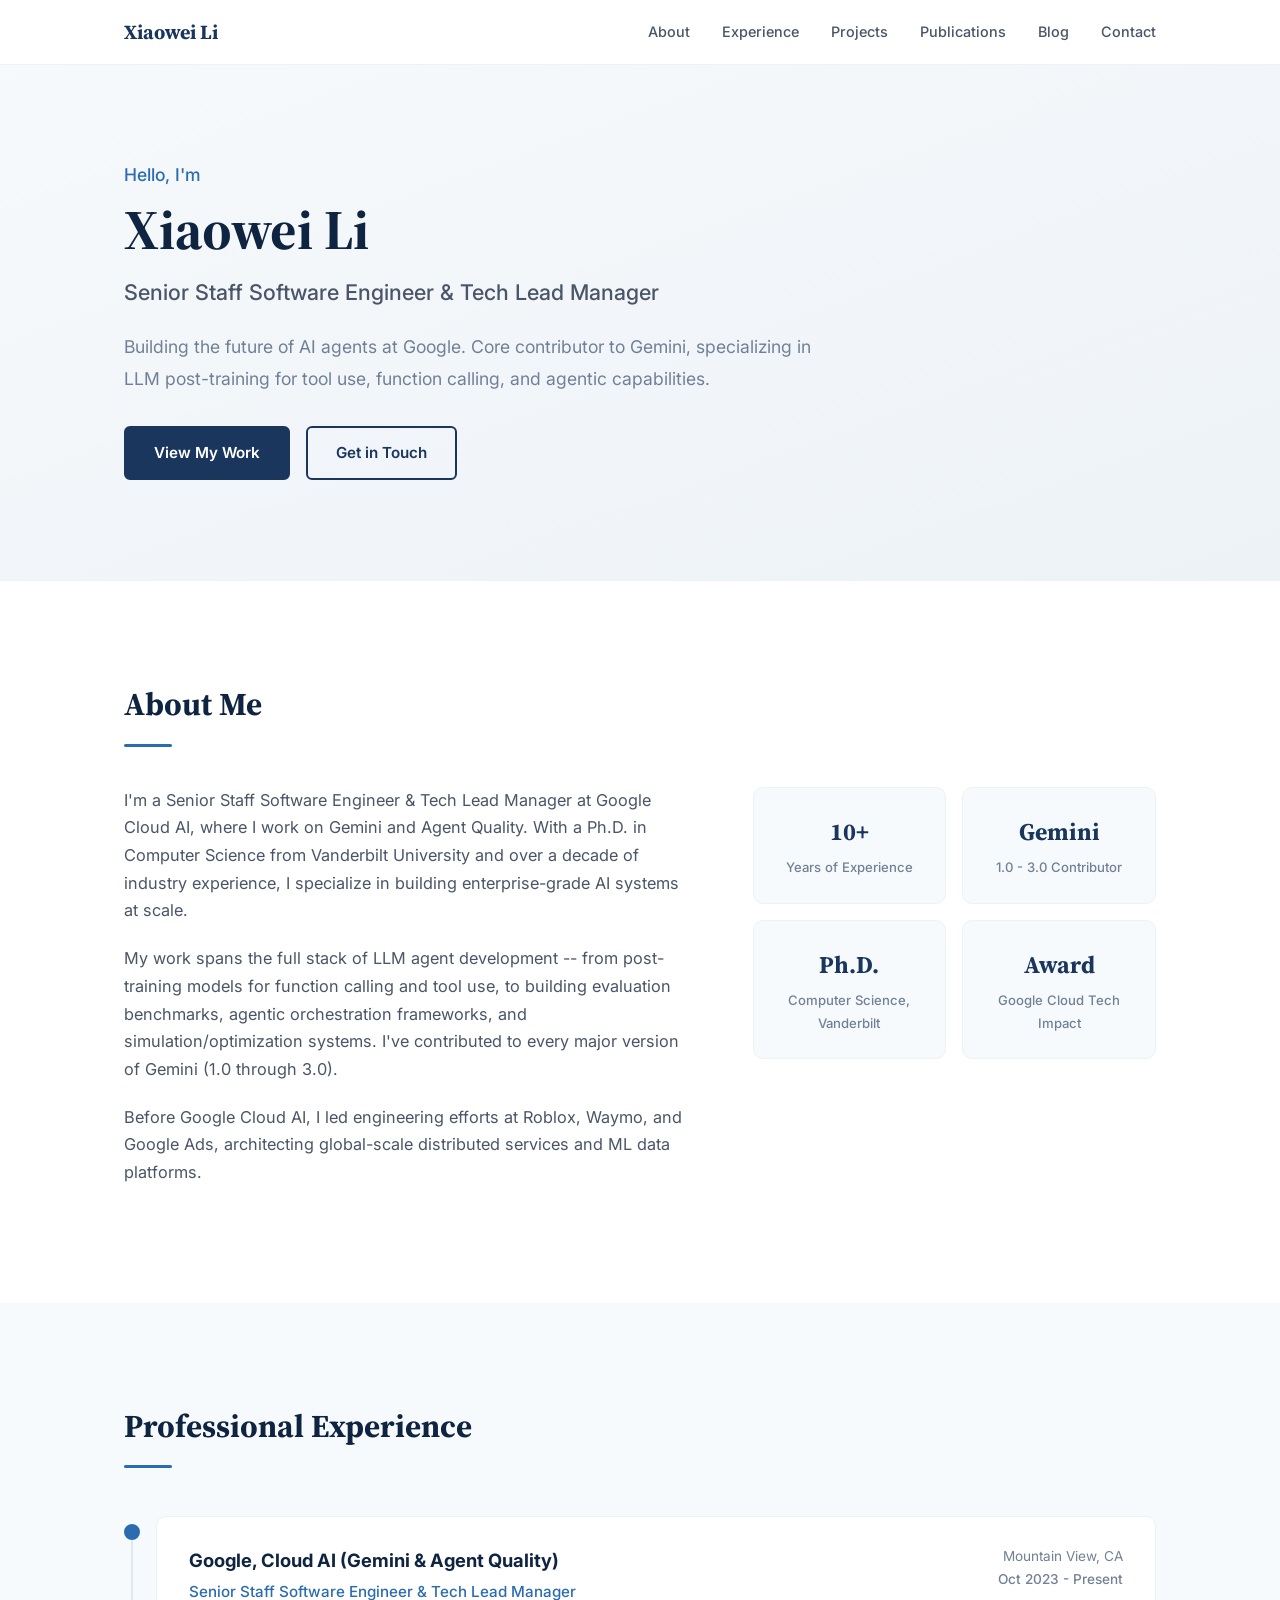
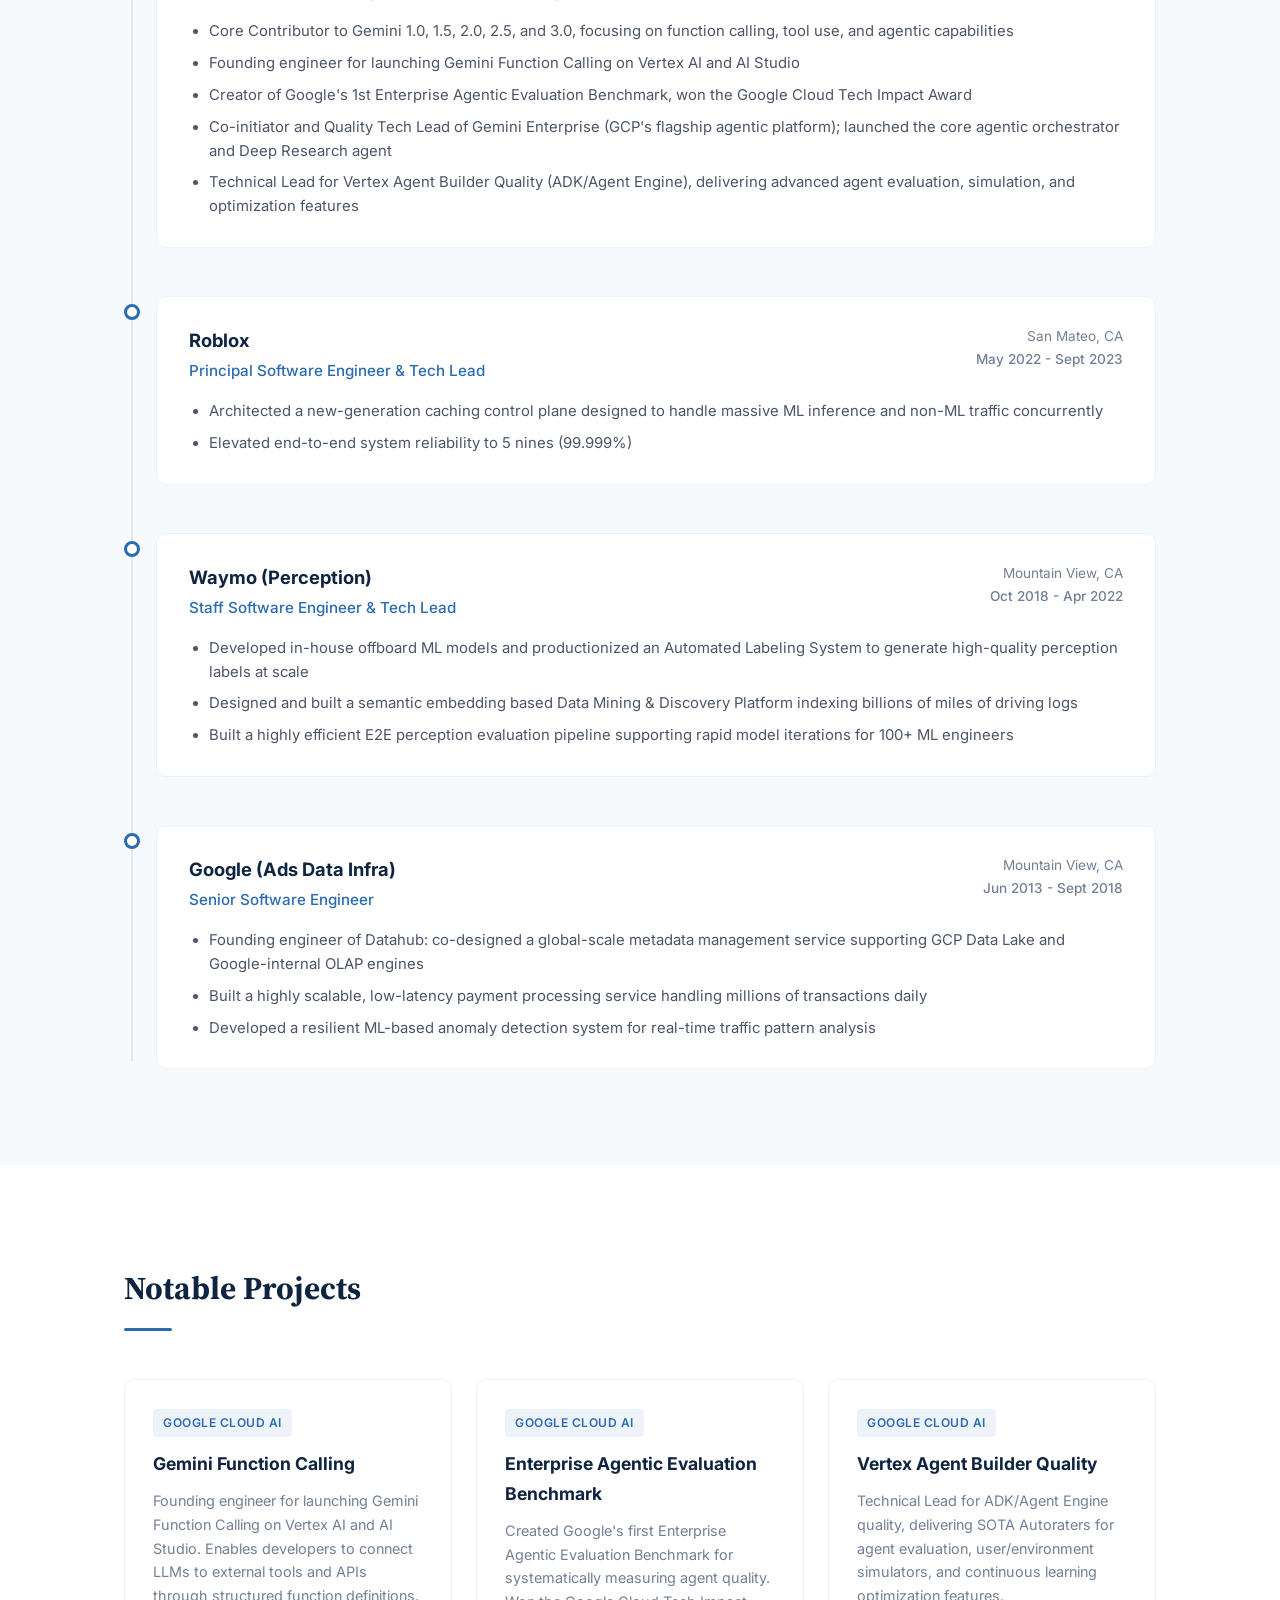
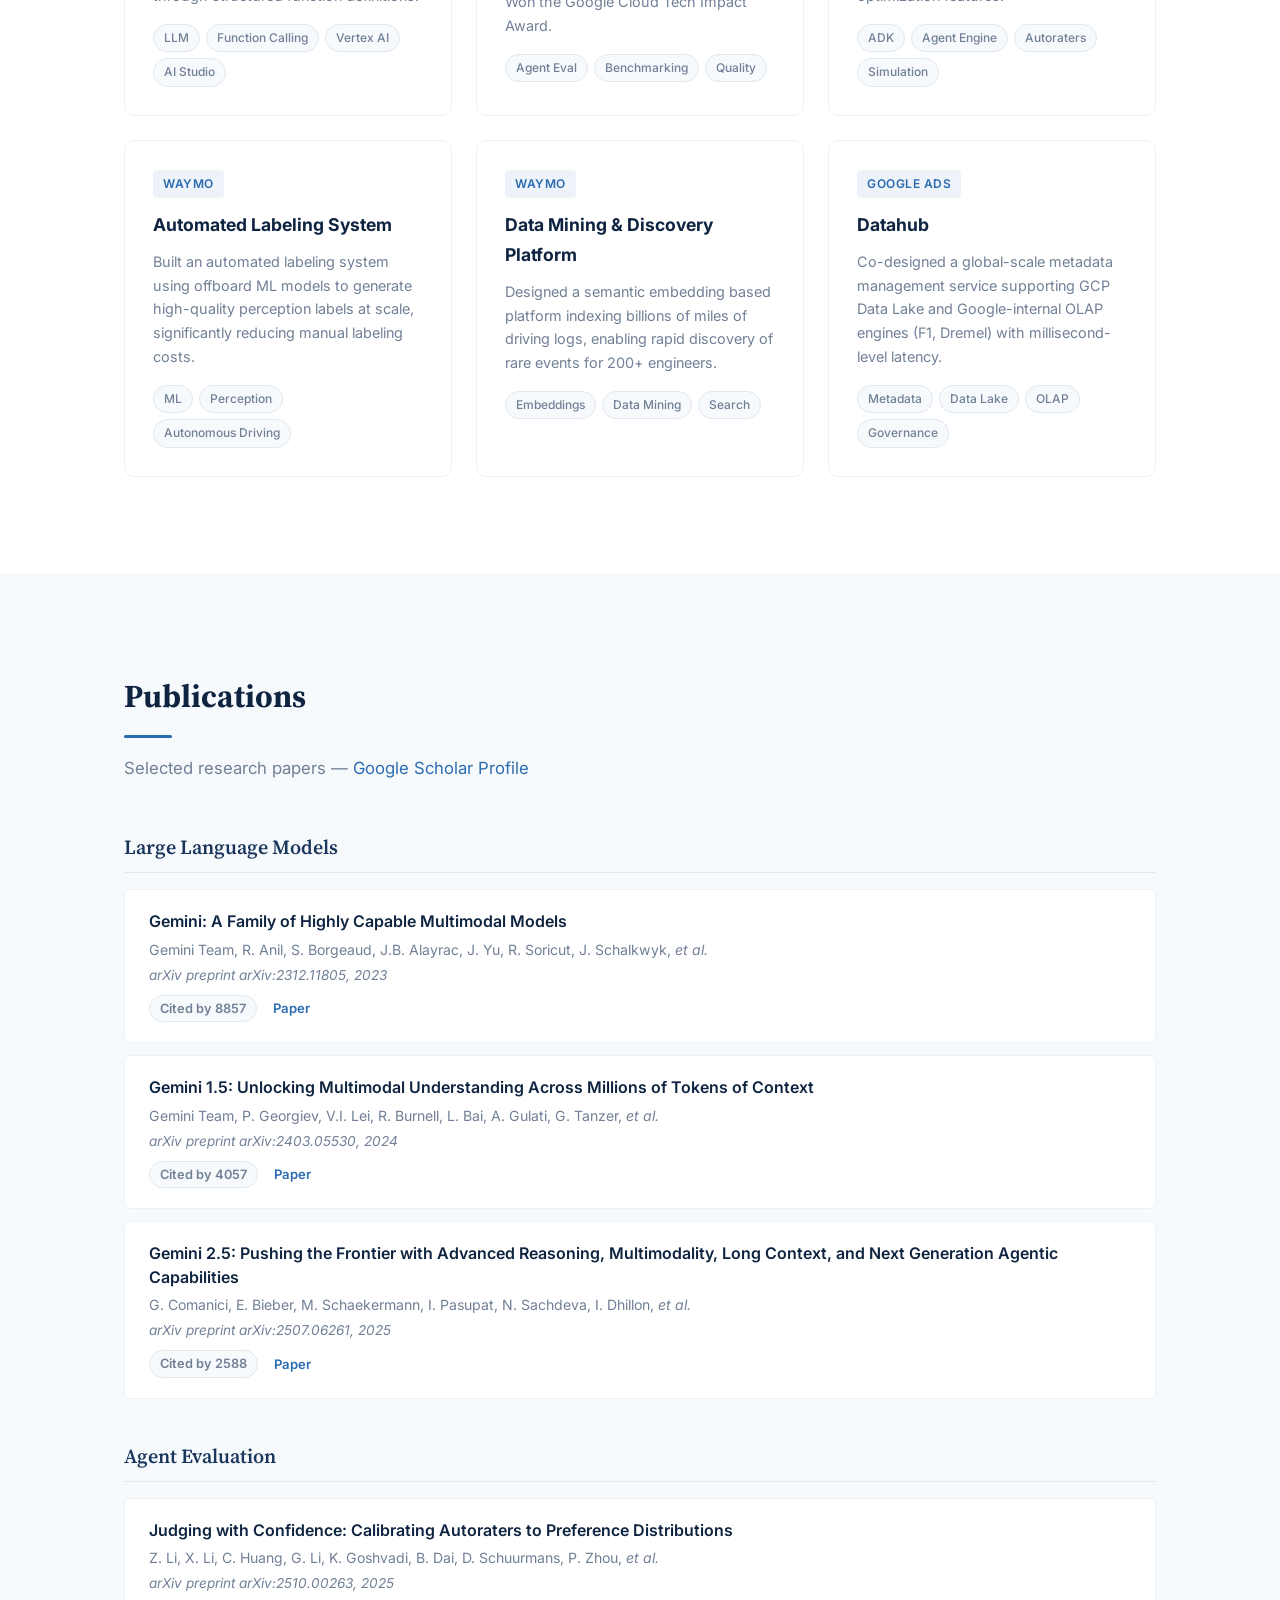
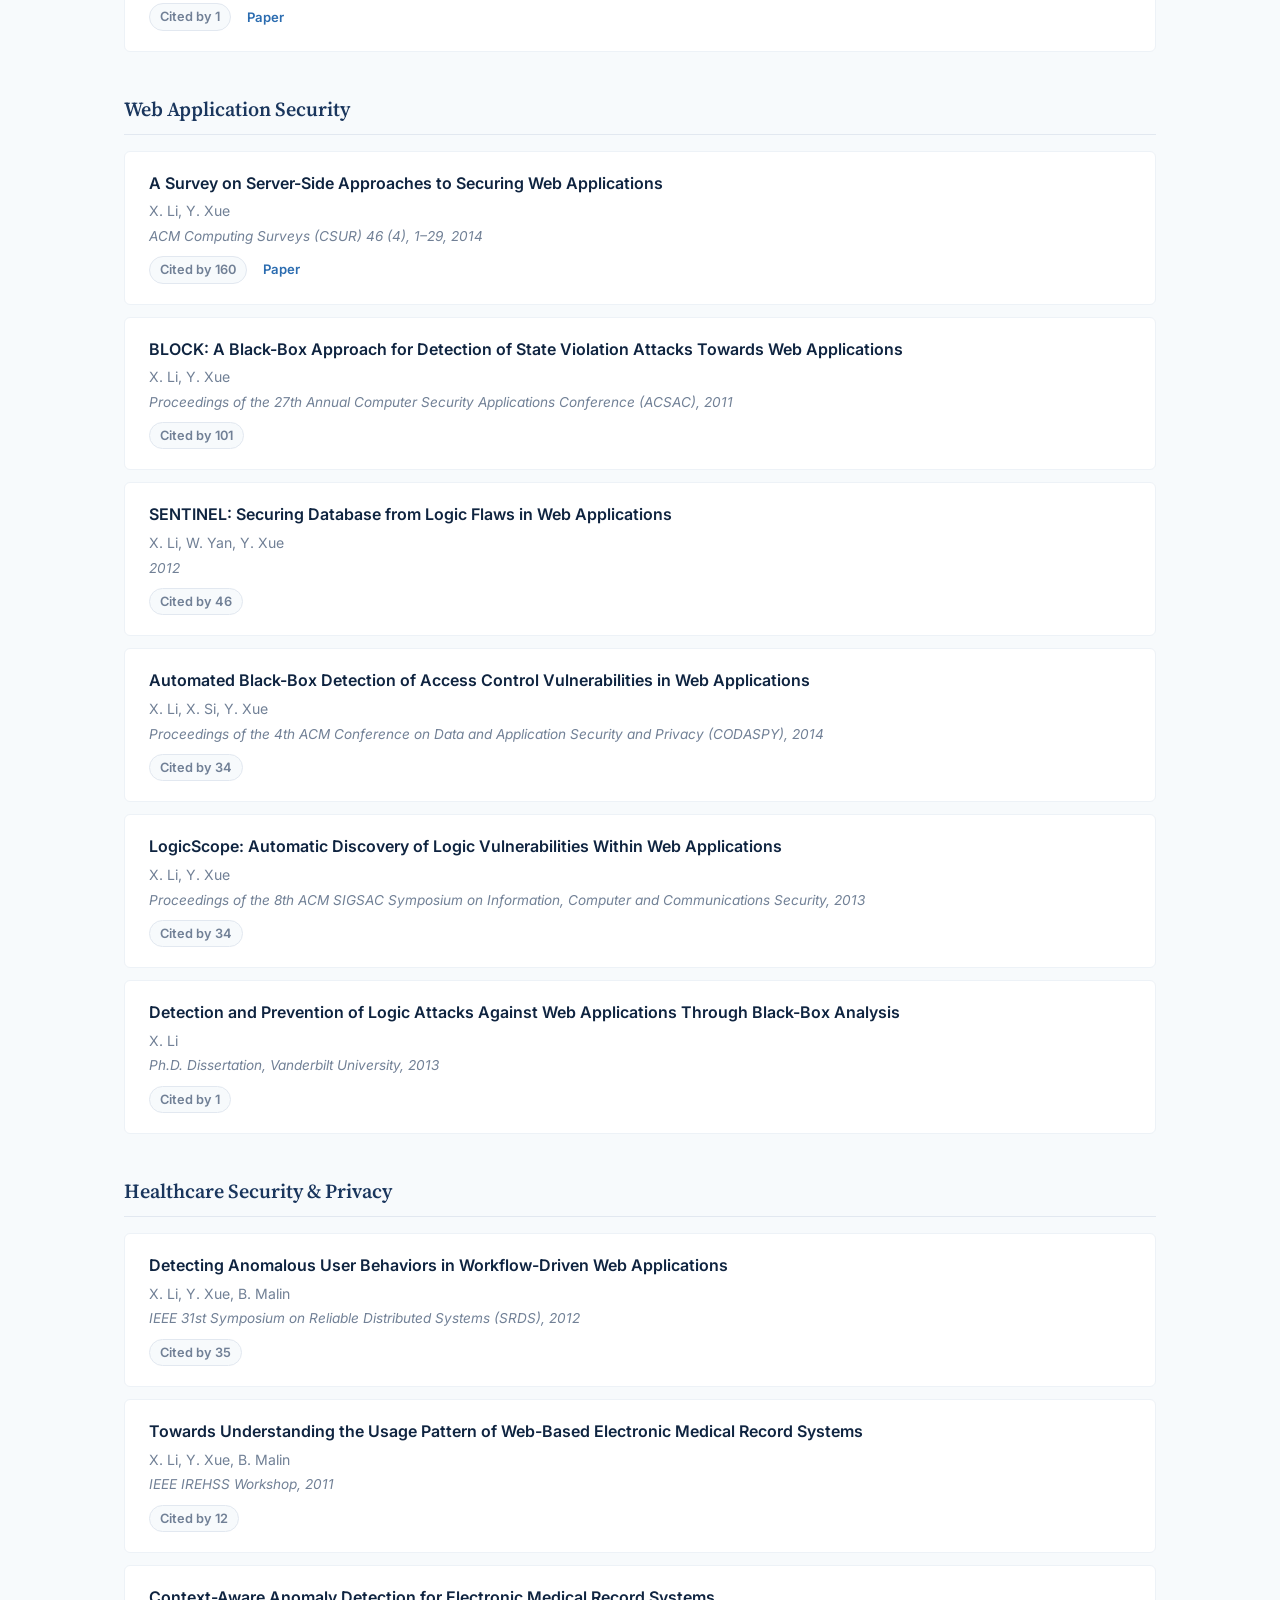
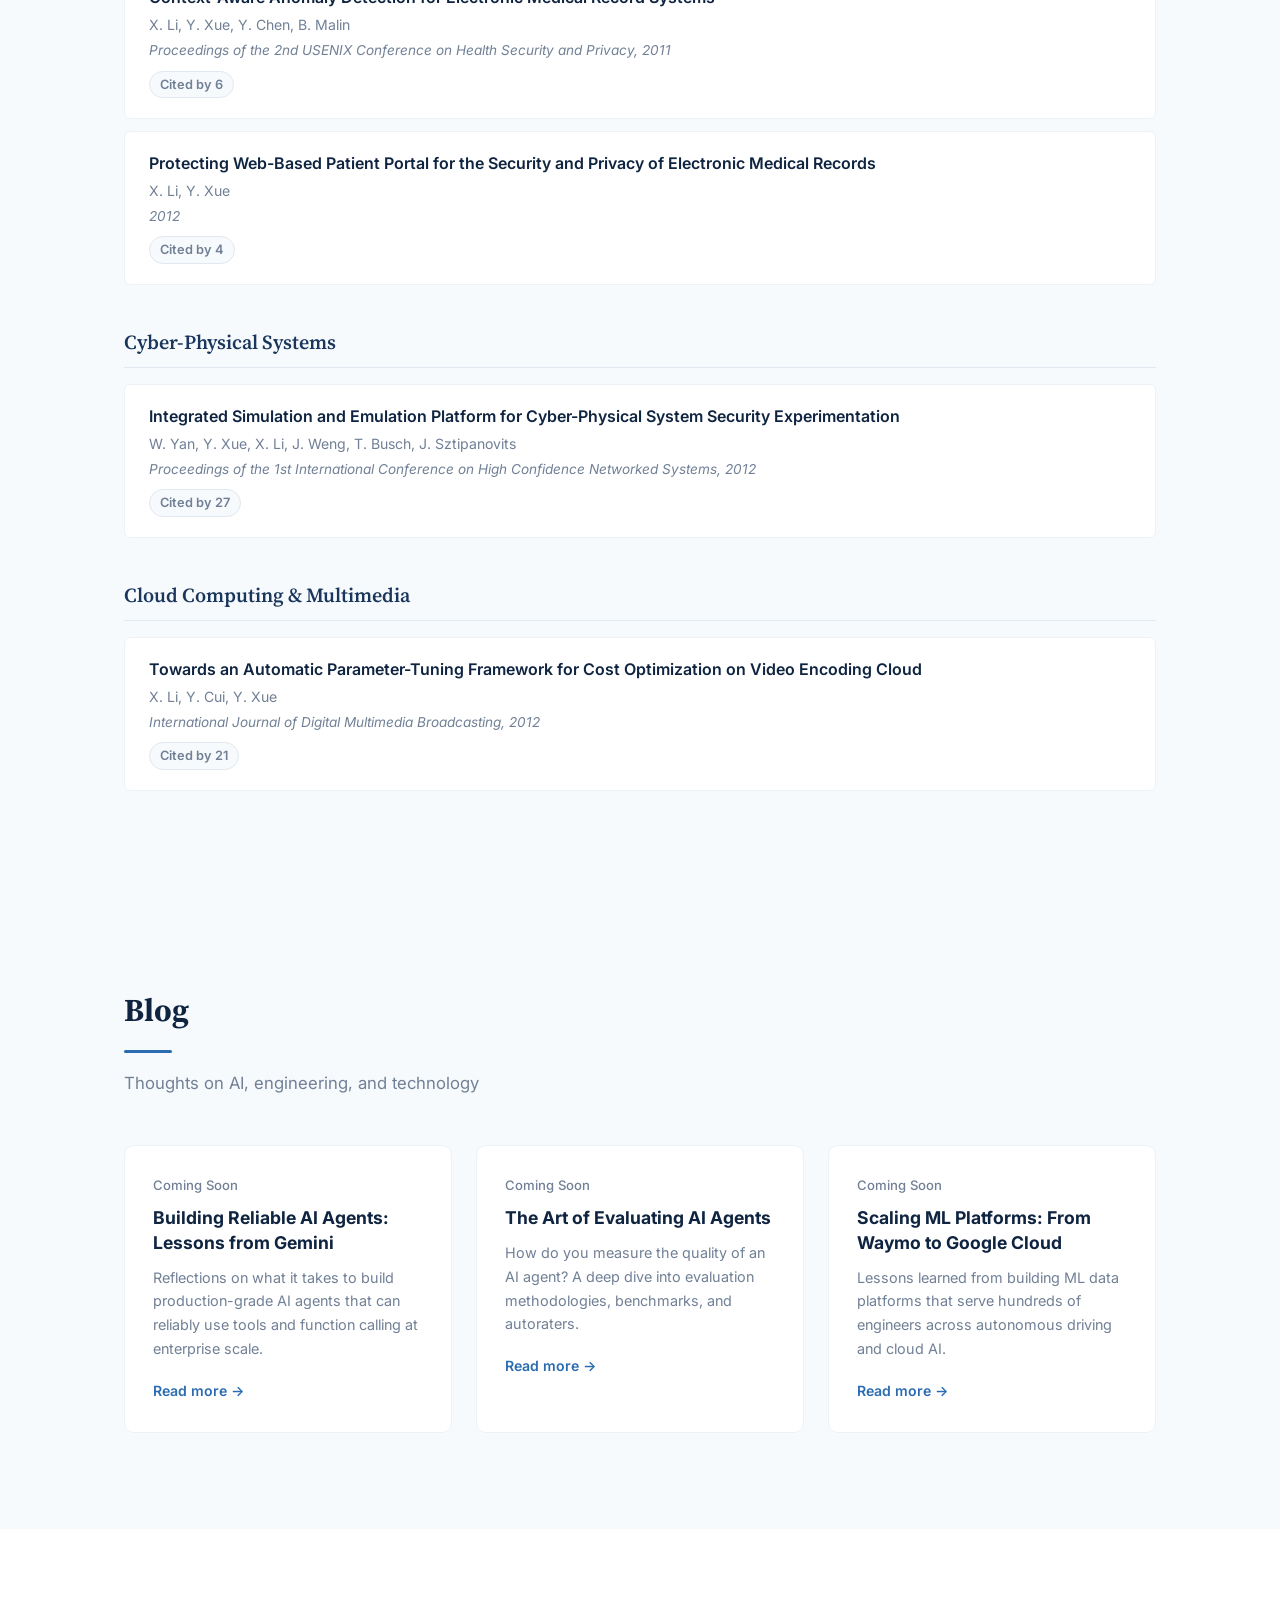
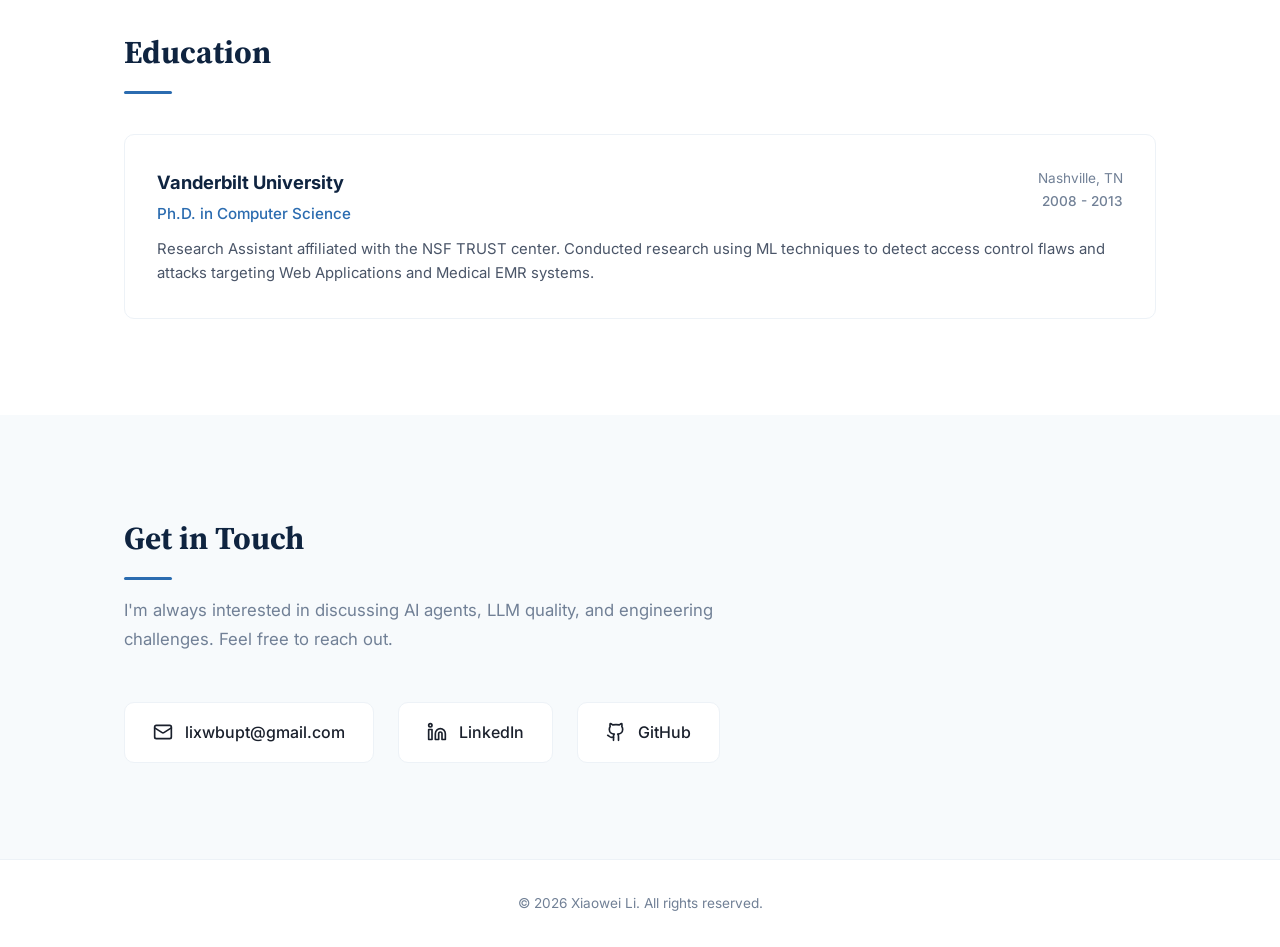
==== index.html @ 95064583 "Add publications section grouped by topic from Google Scholar" ====
<!DOCTYPE html>
<html lang="en">
<head>
  <meta charset="UTF-8">
  <meta name="viewport" content="width=device-width, initial-scale=1.0">
  <title>Xiaowei Li - Senior Staff Engineer & Tech Lead</title>
  <meta name="description" content="Personal website of Xiaowei Li - Senior Staff Software Engineer & Tech Lead Manager at Google, specializing in LLM Agent Quality, Function Calling, and Agentic AI.">
  <link rel="stylesheet" href="styles.css">
  <link rel="preconnect" href="https://fonts.googleapis.com">
  <link rel="preconnect" href="https://fonts.gstatic.com" crossorigin>
  <link href="https://fonts.googleapis.com/css2?family=Inter:wght@300;400;500;600;700&family=Source+Serif+4:wght@400;600;700&display=swap" rel="stylesheet">
</head>
<body>
  <!-- Navigation -->
  <nav class="nav" id="nav">
    <div class="nav-inner">
      <a href="#" class="nav-logo">Xiaowei Li</a>
      <button class="nav-toggle" id="nav-toggle" aria-label="Toggle menu">
        <span></span><span></span><span></span>
      </button>
      <ul class="nav-links" id="nav-links">
        <li><a href="#about">About</a></li>
        <li><a href="#experience">Experience</a></li>
        <li><a href="#projects">Projects</a></li>
        <li><a href="#publications">Publications</a></li>
        <li><a href="#blog">Blog</a></li>
        <li><a href="#contact">Contact</a></li>

      </ul>
    </div>
  </nav>

  <!-- Hero Section -->
  <header class="hero" id="hero">
    <div class="container">
      <div class="hero-content">
        <p class="hero-greeting">Hello, I'm</p>
        <h1 class="hero-name">Xiaowei Li</h1>
        <h2 class="hero-title">Senior Staff Software Engineer & Tech Lead Manager</h2>
        <p class="hero-subtitle">
          Building the future of AI agents at Google. Core contributor to Gemini,
          specializing in LLM post-training for tool use, function calling, and agentic capabilities.
        </p>
        <div class="hero-actions">
          <a href="#experience" class="btn btn-primary">View My Work</a>
          <a href="#contact" class="btn btn-outline">Get in Touch</a>
        </div>
      </div>
    </div>
  </header>

  <!-- About Section -->
  <section class="section" id="about">
    <div class="container">
      <h2 class="section-title">About Me</h2>
      <div class="about-grid">
        <div class="about-text">
          <p>
            I'm a Senior Staff Software Engineer & Tech Lead Manager at Google Cloud AI,
            where I work on Gemini and Agent Quality. With a Ph.D. in Computer Science from
            Vanderbilt University and over a decade of industry experience, I specialize in
            building enterprise-grade AI systems at scale.
          </p>
          <p>
            My work spans the full stack of LLM agent development -- from post-training models
            for function calling and tool use, to building evaluation benchmarks, agentic orchestration
            frameworks, and simulation/optimization systems. I've contributed to every major version
            of Gemini (1.0 through 3.0).
          </p>
          <p>
            Before Google Cloud AI, I led engineering efforts at Roblox, Waymo, and Google Ads,
            architecting global-scale distributed services and ML data platforms.
          </p>
        </div>
        <div class="about-highlights">
          <div class="highlight-card">
            <span class="highlight-number">10+</span>
            <span class="highlight-label">Years of Experience</span>
          </div>
          <div class="highlight-card">
            <span class="highlight-number">Gemini</span>
            <span class="highlight-label">1.0 - 3.0 Contributor</span>
          </div>
          <div class="highlight-card">
            <span class="highlight-number">Ph.D.</span>
            <span class="highlight-label">Computer Science, Vanderbilt</span>
          </div>
          <div class="highlight-card">
            <span class="highlight-number">Award</span>
            <span class="highlight-label">Google Cloud Tech Impact</span>
          </div>
        </div>
      </div>
    </div>
  </section>

  <!-- Experience Section -->
  <section class="section section-alt" id="experience">
    <div class="container">
      <h2 class="section-title">Professional Experience</h2>
      <div class="timeline">

        <!-- Google Cloud AI -->
        <div class="timeline-item">
          <div class="timeline-marker"></div>
          <div class="timeline-content">
            <div class="timeline-header">
              <div>
                <h3 class="timeline-company">Google, Cloud AI (Gemini & Agent Quality)</h3>
                <p class="timeline-role">Senior Staff Software Engineer & Tech Lead Manager</p>
              </div>
              <div class="timeline-meta">
                <span class="timeline-location">Mountain View, CA</span>
                <span class="timeline-date">Oct 2023 - Present</span>
              </div>
            </div>
            <ul class="timeline-details">
              <li>Core Contributor to Gemini 1.0, 1.5, 2.0, 2.5, and 3.0, focusing on function calling, tool use, and agentic capabilities</li>
              <li>Founding engineer for launching Gemini Function Calling on Vertex AI and AI Studio</li>
              <li>Creator of Google's 1st Enterprise Agentic Evaluation Benchmark, won the Google Cloud Tech Impact Award</li>
              <li>Co-initiator and Quality Tech Lead of Gemini Enterprise (GCP's flagship agentic platform); launched the core agentic orchestrator and Deep Research agent</li>
              <li>Technical Lead for Vertex Agent Builder Quality (ADK/Agent Engine), delivering advanced agent evaluation, simulation, and optimization features</li>
            </ul>
          </div>
        </div>

        <!-- Roblox -->
        <div class="timeline-item">
          <div class="timeline-marker"></div>
          <div class="timeline-content">
            <div class="timeline-header">
              <div>
                <h3 class="timeline-company">Roblox</h3>
                <p class="timeline-role">Principal Software Engineer & Tech Lead</p>
              </div>
              <div class="timeline-meta">
                <span class="timeline-location">San Mateo, CA</span>
                <span class="timeline-date">May 2022 - Sept 2023</span>
              </div>
            </div>
            <ul class="timeline-details">
              <li>Architected a new-generation caching control plane designed to handle massive ML inference and non-ML traffic concurrently</li>
              <li>Elevated end-to-end system reliability to 5 nines (99.999%)</li>
            </ul>
          </div>
        </div>

        <!-- Waymo -->
        <div class="timeline-item">
          <div class="timeline-marker"></div>
          <div class="timeline-content">
            <div class="timeline-header">
              <div>
                <h3 class="timeline-company">Waymo (Perception)</h3>
                <p class="timeline-role">Staff Software Engineer & Tech Lead</p>
              </div>
              <div class="timeline-meta">
                <span class="timeline-location">Mountain View, CA</span>
                <span class="timeline-date">Oct 2018 - Apr 2022</span>
              </div>
            </div>
            <ul class="timeline-details">
              <li>Developed in-house offboard ML models and productionized an Automated Labeling System to generate high-quality perception labels at scale</li>
              <li>Designed and built a semantic embedding based Data Mining & Discovery Platform indexing billions of miles of driving logs</li>
              <li>Built a highly efficient E2E perception evaluation pipeline supporting rapid model iterations for 100+ ML engineers</li>
            </ul>
          </div>
        </div>

        <!-- Google Ads -->
        <div class="timeline-item">
          <div class="timeline-marker"></div>
          <div class="timeline-content">
            <div class="timeline-header">
              <div>
                <h3 class="timeline-company">Google (Ads Data Infra)</h3>
                <p class="timeline-role">Senior Software Engineer</p>
              </div>
              <div class="timeline-meta">
                <span class="timeline-location">Mountain View, CA</span>
                <span class="timeline-date">Jun 2013 - Sept 2018</span>
              </div>
            </div>
            <ul class="timeline-details">
              <li>Founding engineer of Datahub: co-designed a global-scale metadata management service supporting GCP Data Lake and Google-internal OLAP engines</li>
              <li>Built a highly scalable, low-latency payment processing service handling millions of transactions daily</li>
              <li>Developed a resilient ML-based anomaly detection system for real-time traffic pattern analysis</li>
            </ul>
          </div>
        </div>

      </div>
    </div>
  </section>

  <!-- Projects Section -->
  <section class="section" id="projects">
    <div class="container">
      <h2 class="section-title">Notable Projects</h2>
      <div class="projects-grid">

        <div class="project-card">
          <div class="project-tag">Google Cloud AI</div>
          <h3 class="project-title">Gemini Function Calling</h3>
          <p class="project-desc">
            Founding engineer for launching Gemini Function Calling on Vertex AI and AI Studio.
            Enables developers to connect LLMs to external tools and APIs through structured function definitions.
          </p>
          <div class="project-tech">
            <span>LLM</span><span>Function Calling</span><span>Vertex AI</span><span>AI Studio</span>
          </div>
        </div>

        <div class="project-card">
          <div class="project-tag">Google Cloud AI</div>
          <h3 class="project-title">Enterprise Agentic Evaluation Benchmark</h3>
          <p class="project-desc">
            Created Google's first Enterprise Agentic Evaluation Benchmark for systematically measuring
            agent quality. Won the Google Cloud Tech Impact Award.
          </p>
          <div class="project-tech">
            <span>Agent Eval</span><span>Benchmarking</span><span>Quality</span>
          </div>
        </div>

        <div class="project-card">
          <div class="project-tag">Google Cloud AI</div>
          <h3 class="project-title">Vertex Agent Builder Quality</h3>
          <p class="project-desc">
            Technical Lead for ADK/Agent Engine quality, delivering SOTA Autoraters for agent evaluation,
            user/environment simulators, and continuous learning optimization features.
          </p>
          <div class="project-tech">
            <span>ADK</span><span>Agent Engine</span><span>Autoraters</span><span>Simulation</span>
          </div>
        </div>

        <div class="project-card">
          <div class="project-tag">Waymo</div>
          <h3 class="project-title">Automated Labeling System</h3>
          <p class="project-desc">
            Built an automated labeling system using offboard ML models to generate high-quality
            perception labels at scale, significantly reducing manual labeling costs.
          </p>
          <div class="project-tech">
            <span>ML</span><span>Perception</span><span>Autonomous Driving</span>
          </div>
        </div>

        <div class="project-card">
          <div class="project-tag">Waymo</div>
          <h3 class="project-title">Data Mining & Discovery Platform</h3>
          <p class="project-desc">
            Designed a semantic embedding based platform indexing billions of miles of driving logs,
            enabling rapid discovery of rare events for 200+ engineers.
          </p>
          <div class="project-tech">
            <span>Embeddings</span><span>Data Mining</span><span>Search</span>
          </div>
        </div>

        <div class="project-card">
          <div class="project-tag">Google Ads</div>
          <h3 class="project-title">Datahub</h3>
          <p class="project-desc">
            Co-designed a global-scale metadata management service supporting GCP Data Lake
            and Google-internal OLAP engines (F1, Dremel) with millisecond-level latency.
          </p>
          <div class="project-tech">
            <span>Metadata</span><span>Data Lake</span><span>OLAP</span><span>Governance</span>
          </div>
        </div>

      </div>
    </div>
  </section>

  <!-- Publications Section -->
  <section class="section section-alt" id="publications">
    <div class="container">
      <h2 class="section-title">Publications</h2>
      <p class="section-subtitle">
        Selected research papers &mdash;
        <a href="https://scholar.google.com/citations?user=L3YYngwAAAAJ&hl=en" target="_blank">Google Scholar Profile</a>
      </p>

      <!-- Large Language Models -->
      <div class="pub-group">
        <h3 class="pub-group-title">Large Language Models</h3>

        <div class="pub-item">
          <p class="pub-title">Gemini: A Family of Highly Capable Multimodal Models</p>
          <p class="pub-authors">Gemini Team, R. Anil, S. Borgeaud, J.B. Alayrac, J. Yu, R. Soricut, J. Schalkwyk, <em>et al.</em></p>
          <p class="pub-venue">arXiv preprint arXiv:2312.11805, 2023</p>
          <div class="pub-meta">
            <span class="pub-citations">Cited by 8857</span>
            <a href="https://arxiv.org/abs/2312.11805" target="_blank" class="pub-link">Paper</a>
          </div>
        </div>

        <div class="pub-item">
          <p class="pub-title">Gemini 1.5: Unlocking Multimodal Understanding Across Millions of Tokens of Context</p>
          <p class="pub-authors">Gemini Team, P. Georgiev, V.I. Lei, R. Burnell, L. Bai, A. Gulati, G. Tanzer, <em>et al.</em></p>
          <p class="pub-venue">arXiv preprint arXiv:2403.05530, 2024</p>
          <div class="pub-meta">
            <span class="pub-citations">Cited by 4057</span>
            <a href="https://arxiv.org/abs/2403.05530" target="_blank" class="pub-link">Paper</a>
          </div>
        </div>

        <div class="pub-item">
          <p class="pub-title">Gemini 2.5: Pushing the Frontier with Advanced Reasoning, Multimodality, Long Context, and Next Generation Agentic Capabilities</p>
          <p class="pub-authors">G. Comanici, E. Bieber, M. Schaekermann, I. Pasupat, N. Sachdeva, I. Dhillon, <em>et al.</em></p>
          <p class="pub-venue">arXiv preprint arXiv:2507.06261, 2025</p>
          <div class="pub-meta">
            <span class="pub-citations">Cited by 2588</span>
            <a href="https://arxiv.org/abs/2507.06261" target="_blank" class="pub-link">Paper</a>
          </div>
        </div>
      </div>

      <!-- Agent Evaluation -->
      <div class="pub-group">
        <h3 class="pub-group-title">Agent Evaluation</h3>

        <div class="pub-item">
          <p class="pub-title">Judging with Confidence: Calibrating Autoraters to Preference Distributions</p>
          <p class="pub-authors">Z. Li, X. Li, C. Huang, G. Li, K. Goshvadi, B. Dai, D. Schuurmans, P. Zhou, <em>et al.</em></p>
          <p class="pub-venue">arXiv preprint arXiv:2510.00263, 2025</p>
          <div class="pub-meta">
            <span class="pub-citations">Cited by 1</span>
            <a href="https://arxiv.org/abs/2510.00263" target="_blank" class="pub-link">Paper</a>
          </div>
        </div>
      </div>

      <!-- Web Application Security -->
      <div class="pub-group">
        <h3 class="pub-group-title">Web Application Security</h3>

        <div class="pub-item">
          <p class="pub-title">A Survey on Server-Side Approaches to Securing Web Applications</p>
          <p class="pub-authors">X. Li, Y. Xue</p>
          <p class="pub-venue">ACM Computing Surveys (CSUR) 46 (4), 1&ndash;29, 2014</p>
          <div class="pub-meta">
            <span class="pub-citations">Cited by 160</span>
            <a href="https://dl.acm.org/doi/10.1145/2541315" target="_blank" class="pub-link">Paper</a>
          </div>
        </div>

        <div class="pub-item">
          <p class="pub-title">BLOCK: A Black-Box Approach for Detection of State Violation Attacks Towards Web Applications</p>
          <p class="pub-authors">X. Li, Y. Xue</p>
          <p class="pub-venue">Proceedings of the 27th Annual Computer Security Applications Conference (ACSAC), 2011</p>
          <div class="pub-meta">
            <span class="pub-citations">Cited by 101</span>
          </div>
        </div>

        <div class="pub-item">
          <p class="pub-title">SENTINEL: Securing Database from Logic Flaws in Web Applications</p>
          <p class="pub-authors">X. Li, W. Yan, Y. Xue</p>
          <p class="pub-venue">2012</p>
          <div class="pub-meta">
            <span class="pub-citations">Cited by 46</span>
          </div>
        </div>

        <div class="pub-item">
          <p class="pub-title">Automated Black-Box Detection of Access Control Vulnerabilities in Web Applications</p>
          <p class="pub-authors">X. Li, X. Si, Y. Xue</p>
          <p class="pub-venue">Proceedings of the 4th ACM Conference on Data and Application Security and Privacy (CODASPY), 2014</p>
          <div class="pub-meta">
            <span class="pub-citations">Cited by 34</span>
          </div>
        </div>

        <div class="pub-item">
          <p class="pub-title">LogicScope: Automatic Discovery of Logic Vulnerabilities Within Web Applications</p>
          <p class="pub-authors">X. Li, Y. Xue</p>
          <p class="pub-venue">Proceedings of the 8th ACM SIGSAC Symposium on Information, Computer and Communications Security, 2013</p>
          <div class="pub-meta">
            <span class="pub-citations">Cited by 34</span>
          </div>
        </div>

        <div class="pub-item">
          <p class="pub-title">Detection and Prevention of Logic Attacks Against Web Applications Through Black-Box Analysis</p>
          <p class="pub-authors">X. Li</p>
          <p class="pub-venue">Ph.D. Dissertation, Vanderbilt University, 2013</p>
          <div class="pub-meta">
            <span class="pub-citations">Cited by 1</span>
          </div>
        </div>
      </div>

      <!-- Healthcare Security & Privacy -->
      <div class="pub-group">
        <h3 class="pub-group-title">Healthcare Security &amp; Privacy</h3>

        <div class="pub-item">
          <p class="pub-title">Detecting Anomalous User Behaviors in Workflow-Driven Web Applications</p>
          <p class="pub-authors">X. Li, Y. Xue, B. Malin</p>
          <p class="pub-venue">IEEE 31st Symposium on Reliable Distributed Systems (SRDS), 2012</p>
          <div class="pub-meta">
            <span class="pub-citations">Cited by 35</span>
          </div>
        </div>

        <div class="pub-item">
          <p class="pub-title">Towards Understanding the Usage Pattern of Web-Based Electronic Medical Record Systems</p>
          <p class="pub-authors">X. Li, Y. Xue, B. Malin</p>
          <p class="pub-venue">IEEE IREHSS Workshop, 2011</p>
          <div class="pub-meta">
            <span class="pub-citations">Cited by 12</span>
          </div>
        </div>

        <div class="pub-item">
          <p class="pub-title">Context-Aware Anomaly Detection for Electronic Medical Record Systems</p>
          <p class="pub-authors">X. Li, Y. Xue, Y. Chen, B. Malin</p>
          <p class="pub-venue">Proceedings of the 2nd USENIX Conference on Health Security and Privacy, 2011</p>
          <div class="pub-meta">
            <span class="pub-citations">Cited by 6</span>
          </div>
        </div>

        <div class="pub-item">
          <p class="pub-title">Protecting Web-Based Patient Portal for the Security and Privacy of Electronic Medical Records</p>
          <p class="pub-authors">X. Li, Y. Xue</p>
          <p class="pub-venue">2012</p>
          <div class="pub-meta">
            <span class="pub-citations">Cited by 4</span>
          </div>
        </div>
      </div>

      <!-- Cyber-Physical Systems -->
      <div class="pub-group">
        <h3 class="pub-group-title">Cyber-Physical Systems</h3>

        <div class="pub-item">
          <p class="pub-title">Integrated Simulation and Emulation Platform for Cyber-Physical System Security Experimentation</p>
          <p class="pub-authors">W. Yan, Y. Xue, X. Li, J. Weng, T. Busch, J. Sztipanovits</p>
          <p class="pub-venue">Proceedings of the 1st International Conference on High Confidence Networked Systems, 2012</p>
          <div class="pub-meta">
            <span class="pub-citations">Cited by 27</span>
          </div>
        </div>
      </div>

      <!-- Cloud & Multimedia -->
      <div class="pub-group">
        <h3 class="pub-group-title">Cloud Computing &amp; Multimedia</h3>

        <div class="pub-item">
          <p class="pub-title">Towards an Automatic Parameter-Tuning Framework for Cost Optimization on Video Encoding Cloud</p>
          <p class="pub-authors">X. Li, Y. Cui, Y. Xue</p>
          <p class="pub-venue">International Journal of Digital Multimedia Broadcasting, 2012</p>
          <div class="pub-meta">
            <span class="pub-citations">Cited by 21</span>
          </div>
        </div>
      </div>

    </div>
  </section>

  <!-- Blog Section -->
  <section class="section section-alt" id="blog">
    <div class="container">
      <h2 class="section-title">Blog</h2>
      <p class="section-subtitle">Thoughts on AI, engineering, and technology</p>
      <div class="blog-grid">

        <a href="blog/building-ai-agents.html" class="blog-card">
          <div class="blog-date">Coming Soon</div>
          <h3 class="blog-title">Building Reliable AI Agents: Lessons from Gemini</h3>
          <p class="blog-excerpt">
            Reflections on what it takes to build production-grade AI agents that can reliably
            use tools and function calling at enterprise scale.
          </p>
          <span class="blog-read-more">Read more &rarr;</span>
        </a>

        <a href="blog/eval-benchmarks.html" class="blog-card">
          <div class="blog-date">Coming Soon</div>
          <h3 class="blog-title">The Art of Evaluating AI Agents</h3>
          <p class="blog-excerpt">
            How do you measure the quality of an AI agent? A deep dive into evaluation
            methodologies, benchmarks, and autoraters.
          </p>
          <span class="blog-read-more">Read more &rarr;</span>
        </a>

        <a href="blog/scaling-ml-platforms.html" class="blog-card">
          <div class="blog-date">Coming Soon</div>
          <h3 class="blog-title">Scaling ML Platforms: From Waymo to Google Cloud</h3>
          <p class="blog-excerpt">
            Lessons learned from building ML data platforms that serve hundreds of engineers
            across autonomous driving and cloud AI.
          </p>
          <span class="blog-read-more">Read more &rarr;</span>
        </a>

      </div>
    </div>
  </section>

  <!-- Education Section -->
  <section class="section" id="education">
    <div class="container">
      <h2 class="section-title">Education</h2>
      <div class="education-card">
        <div class="education-header">
          <div>
            <h3 class="education-school">Vanderbilt University</h3>
            <p class="education-degree">Ph.D. in Computer Science</p>
          </div>
          <div class="timeline-meta">
            <span class="timeline-location">Nashville, TN</span>
            <span class="timeline-date">2008 - 2013</span>
          </div>
        </div>
        <p class="education-desc">
          Research Assistant affiliated with the NSF TRUST center. Conducted research using ML techniques
          to detect access control flaws and attacks targeting Web Applications and Medical EMR systems.
        </p>
      </div>
    </div>
  </section>

  <!-- Contact Section -->
  <section class="section section-alt" id="contact">
    <div class="container">
      <h2 class="section-title">Get in Touch</h2>
      <p class="section-subtitle">
        I'm always interested in discussing AI agents, LLM quality, and engineering challenges.
        Feel free to reach out.
      </p>
      <div class="contact-links">
        <a href="mailto:lixwbupt@gmail.com" class="contact-item">
          <svg xmlns="http://www.w3.org/2000/svg" width="24" height="24" viewBox="0 0 24 24" fill="none" stroke="currentColor" stroke-width="2" stroke-linecap="round" stroke-linejoin="round"><rect width="20" height="16" x="2" y="4" rx="2"/><path d="m22 7-8.97 5.7a1.94 1.94 0 0 1-2.06 0L2 7"/></svg>
          <span>lixwbupt@gmail.com</span>
        </a>
        <a href="https://www.linkedin.com/in/xiaowei-li-b37a5a18/" target="_blank" class="contact-item">
          <svg xmlns="http://www.w3.org/2000/svg" width="24" height="24" viewBox="0 0 24 24" fill="none" stroke="currentColor" stroke-width="2" stroke-linecap="round" stroke-linejoin="round"><path d="M16 8a6 6 0 0 1 6 6v7h-4v-7a2 2 0 0 0-2-2 2 2 0 0 0-2 2v7h-4v-7a6 6 0 0 1 6-6z"/><rect width="4" height="12" x="2" y="9"/><circle cx="4" cy="4" r="2"/></svg>
          <span>LinkedIn</span>
        </a>
        <a href="https://github.com/vandyvilla" target="_blank" class="contact-item">
          <svg xmlns="http://www.w3.org/2000/svg" width="24" height="24" viewBox="0 0 24 24" fill="none" stroke="currentColor" stroke-width="2" stroke-linecap="round" stroke-linejoin="round"><path d="M15 22v-4a4.8 4.8 0 0 0-1-3.5c3 0 6-2 6-5.5.08-1.25-.27-2.48-1-3.5.28-1.15.28-2.35 0-3.5 0 0-1 0-3 1.5-2.64-.5-5.36-.5-8 0C6 2 5 2 5 2c-.3 1.15-.3 2.35 0 3.5A5.403 5.403 0 0 0 4 9c0 3.5 3 5.5 6 5.5-.39.49-.68 1.05-.85 1.65-.17.6-.22 1.23-.15 1.85v4"/><path d="M9 18c-4.51 2-5-2-7-2"/></svg>
          <span>GitHub</span>
        </a>
      </div>
    </div>
  </section>

  <!-- Footer -->
  <footer class="footer">
    <div class="container">
      <p>&copy; 2026 Xiaowei Li. All rights reserved.</p>
    </div>
  </footer>

  <script src="main.js"></script>
</body>
</html>
---- styles.css ----
/* ===== CSS Custom Properties ===== */
:root {
  --color-primary: #1a365d;
  --color-primary-light: #2a4a7f;
  --color-primary-dark: #0f2440;
  --color-accent: #2b6cb0;
  --color-accent-light: #3182ce;
  --color-text: #1a202c;
  --color-text-light: #4a5568;
  --color-text-muted: #718096;
  --color-bg: #ffffff;
  --color-bg-alt: #f7fafc;
  --color-bg-card: #ffffff;
  --color-border: #e2e8f0;
  --color-border-light: #edf2f7;
  --font-sans: 'Inter', -apple-system, BlinkMacSystemFont, 'Segoe UI', sans-serif;
  --font-serif: 'Source Serif 4', Georgia, 'Times New Roman', serif;
  --shadow-sm: 0 1px 2px rgba(0, 0, 0, 0.05);
  --shadow-md: 0 4px 6px rgba(0, 0, 0, 0.07);
  --shadow-lg: 0 10px 25px rgba(0, 0, 0, 0.1);
  --radius: 6px;
  --radius-lg: 10px;
  --transition: 0.2s ease;
}

/* ===== Reset & Base ===== */
*, *::before, *::after {
  box-sizing: border-box;
  margin: 0;
  padding: 0;
}

html {
  scroll-behavior: smooth;
  scroll-padding-top: 80px;
}

body {
  font-family: var(--font-sans);
  color: var(--color-text);
  background: var(--color-bg);
  line-height: 1.7;
  -webkit-font-smoothing: antialiased;
}

a {
  color: var(--color-accent);
  text-decoration: none;
  transition: color var(--transition);
}

a:hover {
  color: var(--color-accent-light);
}

ul {
  list-style: none;
}

img {
  max-width: 100%;
  display: block;
}

/* ===== Container ===== */
.container {
  max-width: 1080px;
  margin: 0 auto;
  padding: 0 24px;
}

/* ===== Navigation ===== */
.nav {
  position: fixed;
  top: 0;
  left: 0;
  right: 0;
  z-index: 1000;
  background: rgba(255, 255, 255, 0.95);
  backdrop-filter: blur(10px);
  border-bottom: 1px solid var(--color-border-light);
  transition: box-shadow var(--transition);
}

.nav.scrolled {
  box-shadow: var(--shadow-sm);
}

.nav-inner {
  max-width: 1080px;
  margin: 0 auto;
  padding: 0 24px;
  display: flex;
  align-items: center;
  justify-content: space-between;
  height: 64px;
}

.nav-logo {
  font-family: var(--font-serif);
  font-size: 1.25rem;
  font-weight: 700;
  color: var(--color-primary);
}

.nav-logo:hover {
  color: var(--color-primary);
}

.nav-links {
  display: flex;
  align-items: center;
  gap: 32px;
}

.nav-links a {
  font-size: 0.9rem;
  font-weight: 500;
  color: var(--color-text-light);
  transition: color var(--transition);
}

.nav-links a:hover {
  color: var(--color-primary);
}

.nav-toggle {
  display: none;
  flex-direction: column;
  gap: 5px;
  background: none;
  border: none;
  cursor: pointer;
  padding: 4px;
}

.nav-toggle span {
  display: block;
  width: 24px;
  height: 2px;
  background: var(--color-text);
  transition: all 0.3s ease;
}

/* ===== Buttons ===== */
.btn {
  display: inline-block;
  padding: 12px 28px;
  font-size: 0.95rem;
  font-weight: 600;
  font-family: var(--font-sans);
  border-radius: var(--radius);
  cursor: pointer;
  transition: all var(--transition);
  text-align: center;
}

.btn-sm {
  padding: 8px 20px;
  font-size: 0.85rem;
}

.btn-primary {
  background: var(--color-primary);
  color: #fff;
  border: 2px solid var(--color-primary);
}

.btn-primary:hover {
  background: var(--color-primary-light);
  border-color: var(--color-primary-light);
  color: #fff;
  box-shadow: var(--shadow-md);
}

.btn-outline {
  background: transparent;
  color: var(--color-primary);
  border: 2px solid var(--color-primary);
}

.btn-outline:hover {
  background: var(--color-primary);
  color: #fff;
}

/* ===== Hero ===== */
.hero {
  padding: 160px 0 100px;
  background: linear-gradient(160deg, #f7fafc 0%, #edf2f7 100%);
  border-bottom: 1px solid var(--color-border-light);
}

.hero-content {
  max-width: 700px;
}

.hero-greeting {
  font-size: 1.1rem;
  color: var(--color-accent);
  font-weight: 500;
  margin-bottom: 8px;
}

.hero-name {
  font-family: var(--font-serif);
  font-size: 3.5rem;
  font-weight: 700;
  color: var(--color-primary-dark);
  line-height: 1.15;
  margin-bottom: 12px;
}

.hero-title {
  font-size: 1.35rem;
  font-weight: 500;
  color: var(--color-text-light);
  margin-bottom: 20px;
}

.hero-subtitle {
  font-size: 1.1rem;
  color: var(--color-text-muted);
  line-height: 1.8;
  margin-bottom: 32px;
}

.hero-actions {
  display: flex;
  gap: 16px;
  flex-wrap: wrap;
}

/* ===== Sections ===== */
.section {
  padding: 96px 0;
}

.section-alt {
  background: var(--color-bg-alt);
}

.section-title {
  font-family: var(--font-serif);
  font-size: 2rem;
  font-weight: 700;
  color: var(--color-primary-dark);
  margin-bottom: 16px;
  position: relative;
}

.section-title::after {
  content: '';
  display: block;
  width: 48px;
  height: 3px;
  background: var(--color-accent);
  margin-top: 12px;
  border-radius: 2px;
}

.section-subtitle {
  font-size: 1.05rem;
  color: var(--color-text-muted);
  margin-bottom: 48px;
  max-width: 600px;
}

/* ===== About ===== */
.about-grid {
  display: grid;
  grid-template-columns: 1.4fr 1fr;
  gap: 64px;
  margin-top: 40px;
  align-items: start;
}

.about-text p {
  color: var(--color-text-light);
  margin-bottom: 20px;
  font-size: 1.02rem;
}

.about-highlights {
  display: grid;
  grid-template-columns: 1fr 1fr;
  gap: 16px;
}

.highlight-card {
  background: var(--color-bg-alt);
  border: 1px solid var(--color-border-light);
  border-radius: var(--radius-lg);
  padding: 24px 20px;
  text-align: center;
}

.highlight-number {
  display: block;
  font-family: var(--font-serif);
  font-size: 1.5rem;
  font-weight: 700;
  color: var(--color-primary);
  margin-bottom: 4px;
}

.highlight-label {
  display: block;
  font-size: 0.82rem;
  color: var(--color-text-muted);
  font-weight: 500;
}

/* ===== Timeline ===== */
.timeline {
  position: relative;
  margin-top: 48px;
  padding-left: 32px;
}

.timeline::before {
  content: '';
  position: absolute;
  left: 7px;
  top: 8px;
  bottom: 8px;
  width: 2px;
  background: var(--color-border);
}

.timeline-item {
  position: relative;
  margin-bottom: 48px;
}

.timeline-item:last-child {
  margin-bottom: 0;
}

.timeline-marker {
  position: absolute;
  left: -32px;
  top: 8px;
  width: 16px;
  height: 16px;
  border-radius: 50%;
  background: var(--color-bg);
  border: 3px solid var(--color-accent);
  z-index: 1;
}

.timeline-item:first-child .timeline-marker {
  background: var(--color-accent);
}

.timeline-content {
  background: var(--color-bg-card);
  border: 1px solid var(--color-border-light);
  border-radius: var(--radius-lg);
  padding: 28px 32px;
  transition: box-shadow var(--transition);
}

.timeline-content:hover {
  box-shadow: var(--shadow-md);
}

.timeline-header {
  display: flex;
  justify-content: space-between;
  align-items: flex-start;
  margin-bottom: 16px;
  gap: 16px;
}

.timeline-company {
  font-size: 1.15rem;
  font-weight: 700;
  color: var(--color-primary-dark);
}

.timeline-role {
  font-size: 0.95rem;
  color: var(--color-accent);
  font-weight: 500;
  margin-top: 2px;
}

.timeline-meta {
  text-align: right;
  flex-shrink: 0;
}

.timeline-location {
  display: block;
  font-size: 0.85rem;
  color: var(--color-text-muted);
}

.timeline-date {
  display: block;
  font-size: 0.85rem;
  color: var(--color-text-muted);
  font-weight: 500;
}

.timeline-details {
  list-style: disc;
  padding-left: 20px;
}

.timeline-details li {
  font-size: 0.93rem;
  color: var(--color-text-light);
  margin-bottom: 8px;
  line-height: 1.6;
}

.timeline-details li:last-child {
  margin-bottom: 0;
}

/* ===== Projects ===== */
.projects-grid {
  display: grid;
  grid-template-columns: repeat(3, 1fr);
  gap: 24px;
  margin-top: 48px;
}

.project-card {
  background: var(--color-bg-card);
  border: 1px solid var(--color-border-light);
  border-radius: var(--radius-lg);
  padding: 28px;
  transition: all var(--transition);
}

.project-card:hover {
  box-shadow: var(--shadow-lg);
  transform: translateY(-2px);
}

.project-tag {
  display: inline-block;
  font-size: 0.75rem;
  font-weight: 600;
  text-transform: uppercase;
  letter-spacing: 0.5px;
  color: var(--color-accent);
  background: rgba(43, 108, 176, 0.08);
  padding: 4px 10px;
  border-radius: 4px;
  margin-bottom: 12px;
}

.project-title {
  font-size: 1.1rem;
  font-weight: 700;
  color: var(--color-primary-dark);
  margin-bottom: 10px;
}

.project-desc {
  font-size: 0.9rem;
  color: var(--color-text-muted);
  line-height: 1.65;
  margin-bottom: 16px;
}

.project-tech {
  display: flex;
  flex-wrap: wrap;
  gap: 6px;
}

.project-tech span {
  font-size: 0.75rem;
  font-weight: 500;
  color: var(--color-text-muted);
  background: var(--color-bg-alt);
  border: 1px solid var(--color-border);
  padding: 3px 10px;
  border-radius: 20px;
}

/* ===== Blog ===== */
.blog-grid {
  display: grid;
  grid-template-columns: repeat(3, 1fr);
  gap: 24px;
}

.blog-card {
  display: block;
  background: var(--color-bg-card);
  border: 1px solid var(--color-border-light);
  border-radius: var(--radius-lg);
  padding: 28px;
  transition: all var(--transition);
  color: inherit;
}

.blog-card:hover {
  box-shadow: var(--shadow-lg);
  transform: translateY(-2px);
  color: inherit;
}

.blog-date {
  font-size: 0.82rem;
  color: var(--color-text-muted);
  font-weight: 500;
  margin-bottom: 10px;
}

.blog-title {
  font-size: 1.1rem;
  font-weight: 700;
  color: var(--color-primary-dark);
  margin-bottom: 10px;
  line-height: 1.4;
}

.blog-excerpt {
  font-size: 0.9rem;
  color: var(--color-text-muted);
  line-height: 1.65;
  margin-bottom: 16px;
}

.blog-read-more {
  font-size: 0.88rem;
  font-weight: 600;
  color: var(--color-accent);
}

/* ===== Publications ===== */
.pub-group {
  margin-bottom: 40px;
}

.pub-group:last-child {
  margin-bottom: 0;
}

.pub-group-title {
  font-family: var(--font-serif);
  font-size: 1.25rem;
  font-weight: 600;
  color: var(--color-primary);
  margin-bottom: 16px;
  padding-bottom: 8px;
  border-bottom: 1px solid var(--color-border);
}

.pub-item {
  background: var(--color-bg-card);
  border: 1px solid var(--color-border-light);
  border-radius: var(--radius);
  padding: 20px 24px;
  margin-bottom: 12px;
  transition: box-shadow var(--transition);
}

.pub-item:hover {
  box-shadow: var(--shadow-md);
}

.pub-item:last-child {
  margin-bottom: 0;
}

.pub-title {
  font-size: 1rem;
  font-weight: 600;
  color: var(--color-primary-dark);
  margin-bottom: 4px;
  line-height: 1.45;
}

.pub-authors {
  font-size: 0.88rem;
  color: var(--color-text-muted);
  margin-bottom: 2px;
}

.pub-venue {
  font-size: 0.85rem;
  color: var(--color-text-muted);
  font-style: italic;
  margin-bottom: 8px;
}

.pub-meta {
  display: flex;
  align-items: center;
  gap: 16px;
}

.pub-citations {
  font-size: 0.8rem;
  font-weight: 600;
  color: var(--color-text-muted);
  background: var(--color-bg-alt);
  border: 1px solid var(--color-border);
  padding: 2px 10px;
  border-radius: 20px;
}

.pub-link {
  font-size: 0.82rem;
  font-weight: 600;
  color: var(--color-accent);
}

.pub-link:hover {
  text-decoration: underline;
}

/* ===== Education ===== */
.education-card {
  background: var(--color-bg-card);
  border: 1px solid var(--color-border-light);
  border-radius: var(--radius-lg);
  padding: 32px;
  margin-top: 40px;
}

.education-header {
  display: flex;
  justify-content: space-between;
  align-items: flex-start;
  margin-bottom: 12px;
  gap: 16px;
}

.education-school {
  font-size: 1.15rem;
  font-weight: 700;
  color: var(--color-primary-dark);
}

.education-degree {
  font-size: 0.95rem;
  color: var(--color-accent);
  font-weight: 500;
  margin-top: 2px;
}

.education-desc {
  font-size: 0.93rem;
  color: var(--color-text-light);
  line-height: 1.6;
}

/* ===== Contact ===== */
.contact-links {
  display: flex;
  gap: 24px;
  flex-wrap: wrap;
}

.contact-item {
  display: flex;
  align-items: center;
  gap: 12px;
  padding: 16px 28px;
  background: var(--color-bg-card);
  border: 1px solid var(--color-border-light);
  border-radius: var(--radius-lg);
  color: var(--color-text);
  font-weight: 500;
  transition: all var(--transition);
}

.contact-item:hover {
  box-shadow: var(--shadow-md);
  border-color: var(--color-accent);
  color: var(--color-accent);
}

.contact-item svg {
  width: 20px;
  height: 20px;
  flex-shrink: 0;
}

/* ===== Footer ===== */
.footer {
  padding: 32px 0;
  border-top: 1px solid var(--color-border-light);
  text-align: center;
}

.footer p {
  font-size: 0.85rem;
  color: var(--color-text-muted);
}

/* ===== Blog Post Page ===== */
.blog-post {
  padding: 120px 0 96px;
}

.blog-back {
  display: inline-block;
  font-size: 0.9rem;
  font-weight: 500;
  color: var(--color-accent);
  margin-bottom: 32px;
}

.blog-back:hover {
  color: var(--color-primary);
}

.blog-post-header {
  margin-bottom: 48px;
  border-bottom: 1px solid var(--color-border-light);
  padding-bottom: 32px;
}

.blog-post-title {
  font-family: var(--font-serif);
  font-size: 2.4rem;
  font-weight: 700;
  color: var(--color-primary-dark);
  line-height: 1.25;
  margin-bottom: 16px;
}

.blog-post-subtitle {
  font-size: 1.1rem;
  color: var(--color-text-muted);
  line-height: 1.7;
}

.blog-post-body {
  max-width: 720px;
  font-size: 1.05rem;
  line-height: 1.85;
  color: var(--color-text-light);
}

.blog-post-body p {
  margin-bottom: 24px;
}

.blog-post-body h2 {
  font-family: var(--font-serif);
  font-size: 1.5rem;
  font-weight: 700;
  color: var(--color-primary-dark);
  margin: 48px 0 16px;
}

.blog-post-body h3 {
  font-size: 1.2rem;
  font-weight: 600;
  color: var(--color-text);
  margin: 36px 0 12px;
}

.blog-post-body code {
  background: var(--color-bg-alt);
  border: 1px solid var(--color-border);
  padding: 2px 6px;
  border-radius: 4px;
  font-size: 0.9em;
}

.blog-post-body pre {
  background: var(--color-primary-dark);
  color: #e2e8f0;
  padding: 24px;
  border-radius: var(--radius-lg);
  overflow-x: auto;
  margin-bottom: 24px;
}

.blog-post-body pre code {
  background: none;
  border: none;
  padding: 0;
  color: inherit;
}

/* ===== Animations ===== */
.fade-in {
  opacity: 0;
  transform: translateY(20px);
  transition: opacity 0.6s ease, transform 0.6s ease;
}

.fade-in.visible {
  opacity: 1;
  transform: translateY(0);
}

/* ===== Responsive ===== */
@media (max-width: 1024px) {
  .projects-grid,
  .blog-grid {
    grid-template-columns: repeat(2, 1fr);
  }
}

@media (max-width: 768px) {
  .nav-toggle {
    display: flex;
  }

  .nav-links {
    display: none;
    position: absolute;
    top: 64px;
    left: 0;
    right: 0;
    background: var(--color-bg);
    flex-direction: column;
    padding: 24px;
    gap: 16px;
    border-bottom: 1px solid var(--color-border);
    box-shadow: var(--shadow-md);
  }

  .nav-links.open {
    display: flex;
  }

  .hero {
    padding: 120px 0 72px;
  }

  .hero-name {
    font-size: 2.5rem;
  }

  .hero-title {
    font-size: 1.15rem;
  }

  .about-grid {
    grid-template-columns: 1fr;
    gap: 40px;
  }

  .about-highlights {
    grid-template-columns: repeat(2, 1fr);
  }

  .timeline {
    padding-left: 24px;
  }

  .timeline-header {
    flex-direction: column;
  }

  .timeline-meta {
    text-align: left;
  }

  .projects-grid,
  .blog-grid {
    grid-template-columns: 1fr;
  }

  .section {
    padding: 64px 0;
  }

  .section-title {
    font-size: 1.65rem;
  }

  .contact-links {
    flex-direction: column;
  }

  .education-header {
    flex-direction: column;
  }
}

@media (max-width: 480px) {
  .hero-name {
    font-size: 2rem;
  }

  .hero-actions {
    flex-direction: column;
  }

  .btn {
    width: 100%;
  }

  .about-highlights {
    grid-template-columns: 1fr;
  }

  .timeline-content {
    padding: 20px;
  }
}
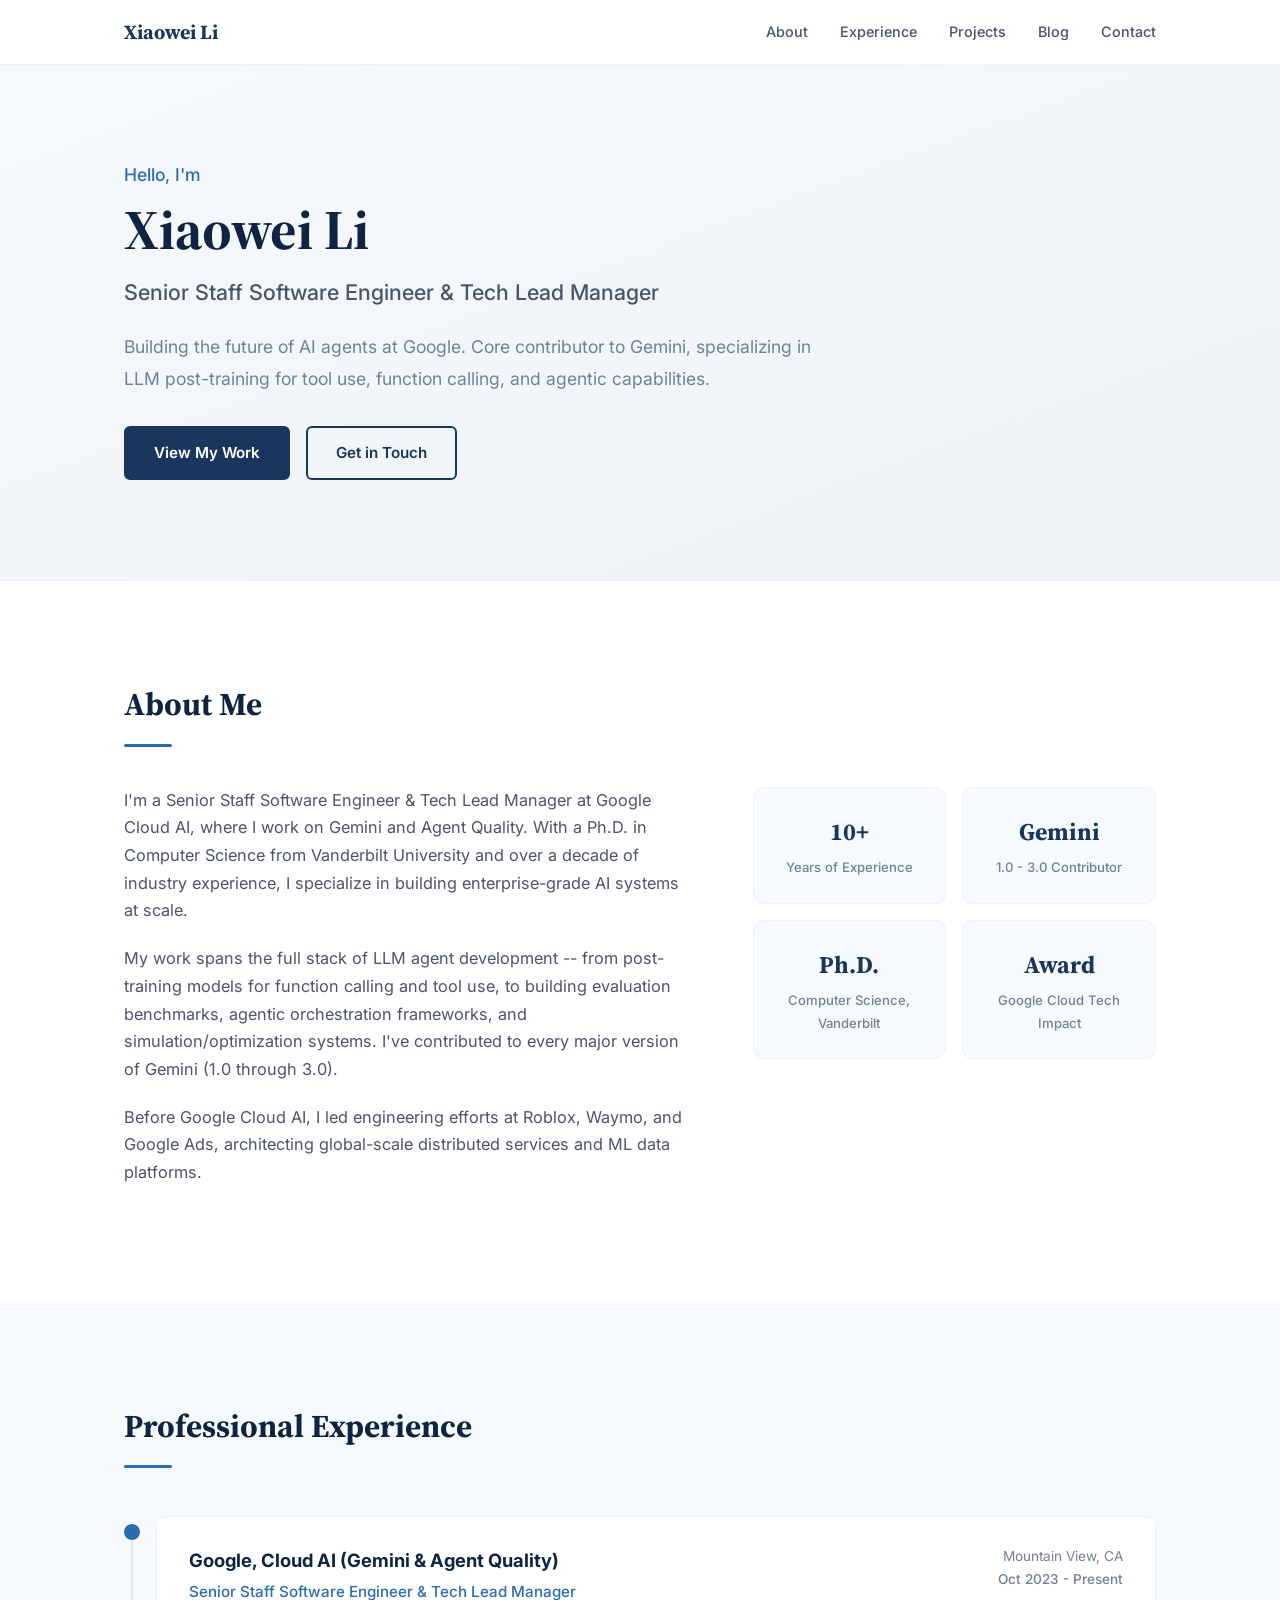
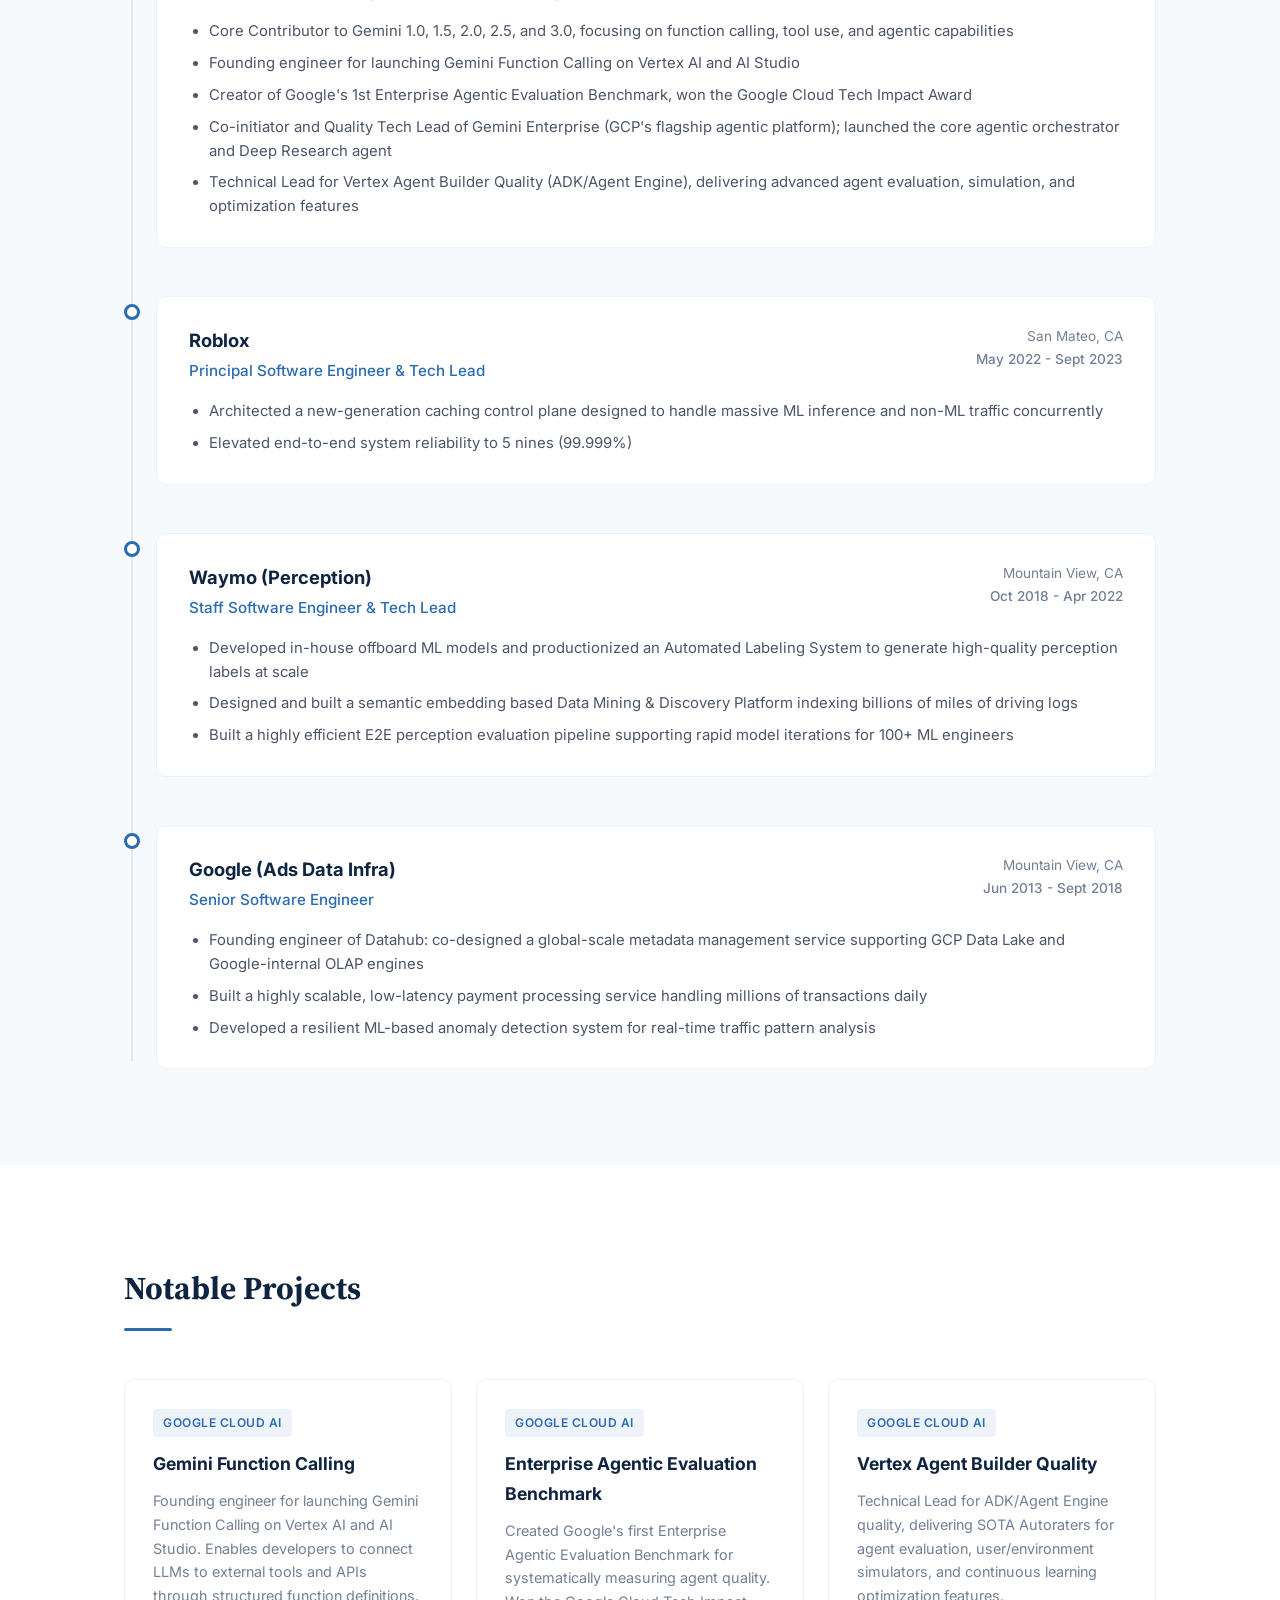
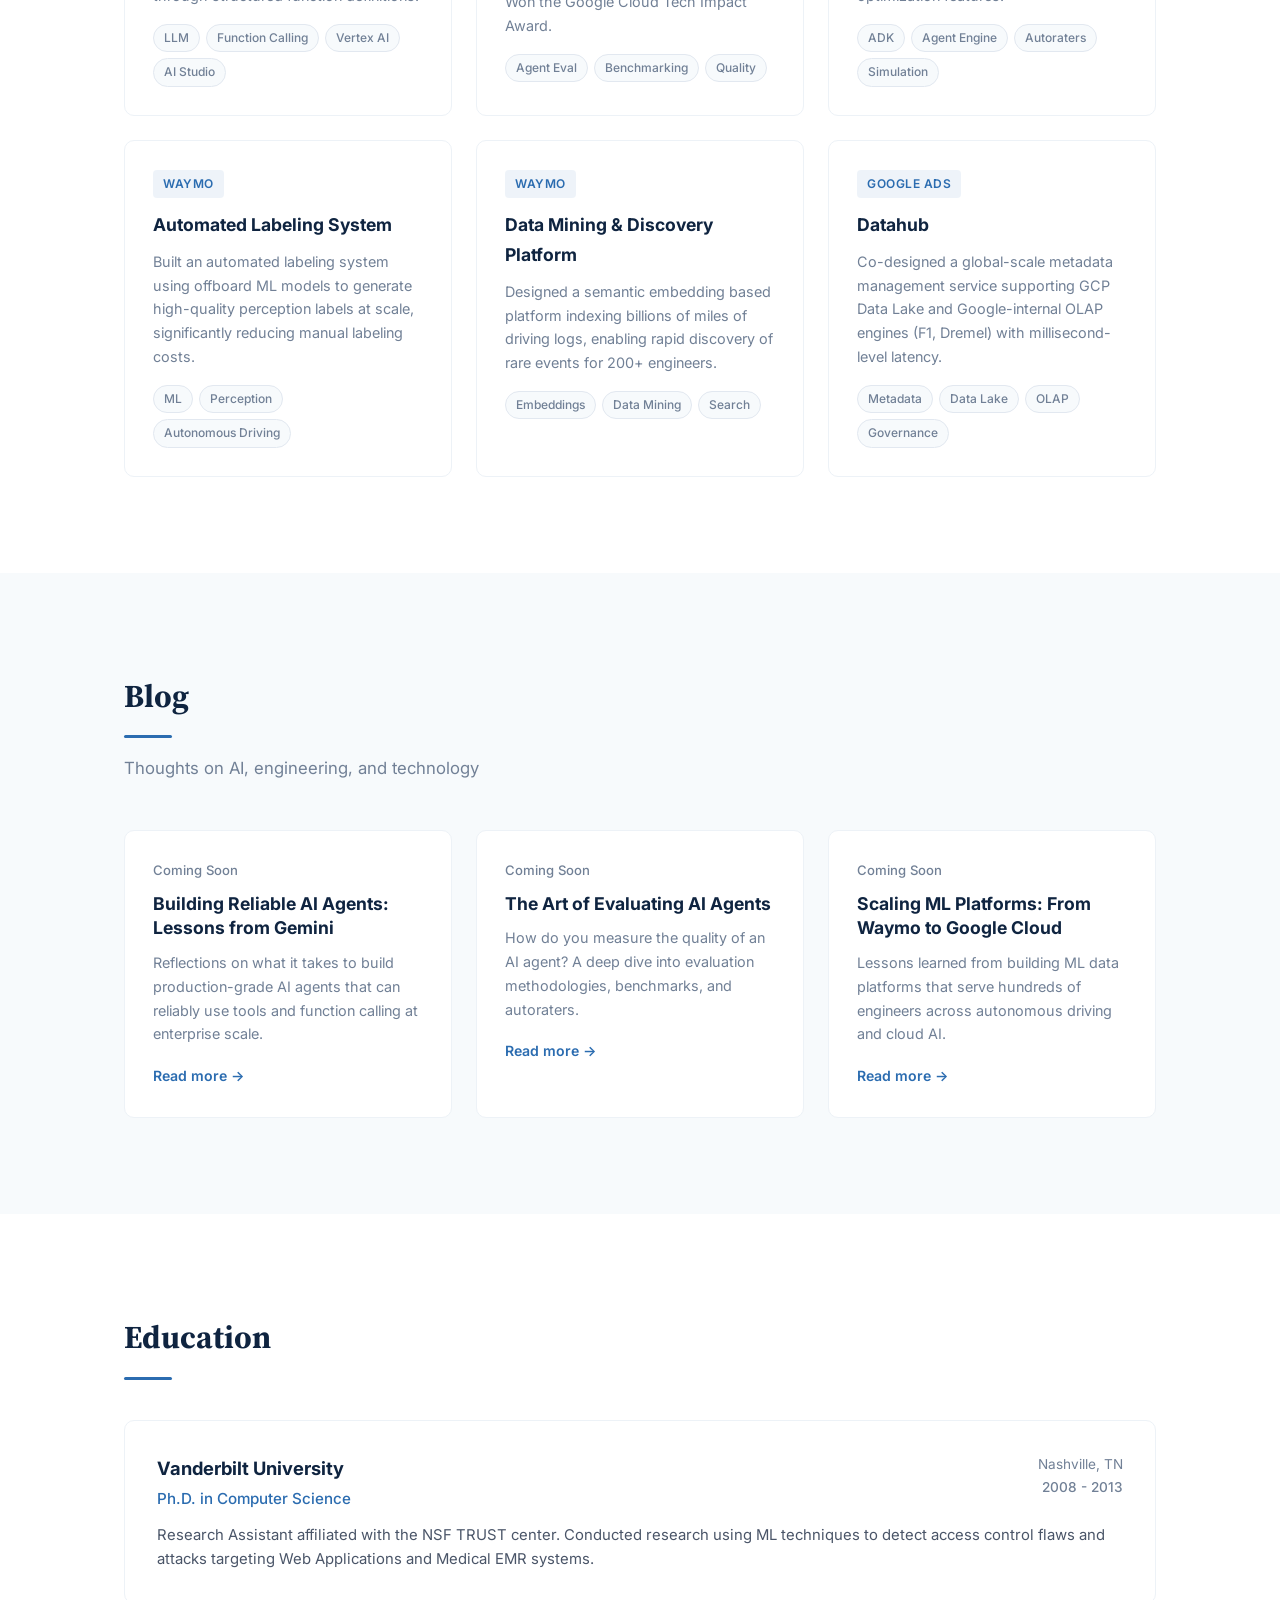
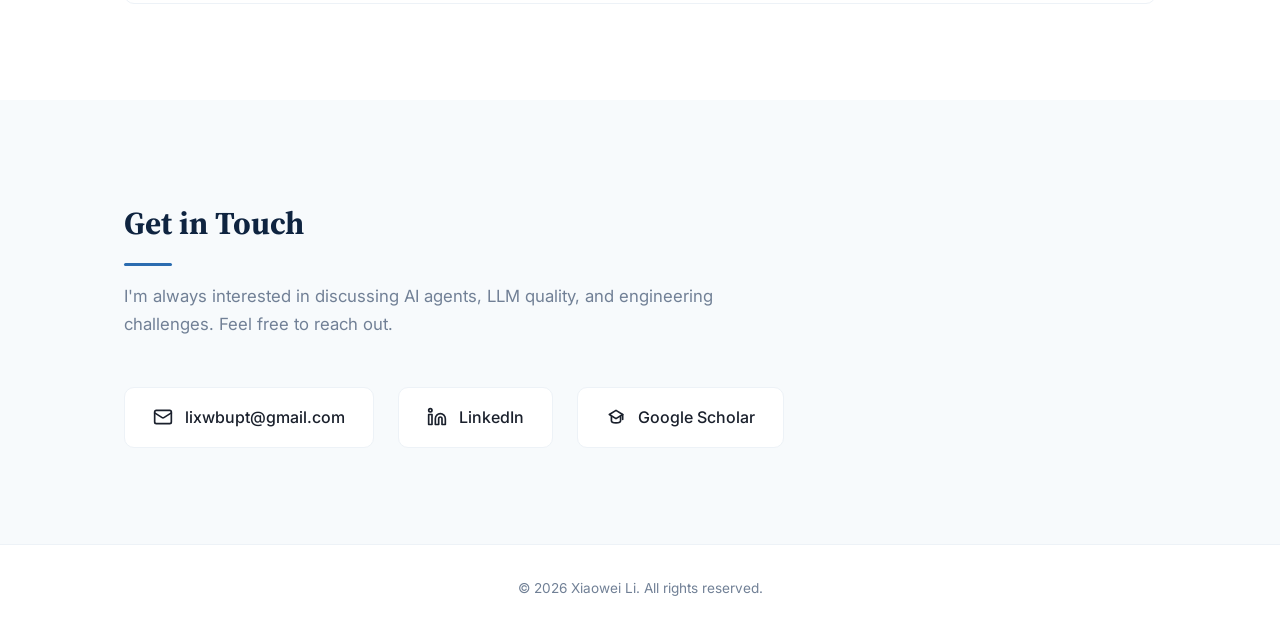
==== commit fd14a962: "Remove publications section, replace GitHub link with Google Scholar" ====
--- a/index.html
+++ b/index.html
@@ -22,7 +22,6 @@
         <li><a href="#about">About</a></li>
         <li><a href="#experience">Experience</a></li>
         <li><a href="#projects">Projects</a></li>
-        <li><a href="#publications">Publications</a></li>
         <li><a href="#blog">Blog</a></li>
         <li><a href="#contact">Contact</a></li>
 
@@ -275,197 +274,6 @@
     </div>
   </section>
 
-  <!-- Publications Section -->
-  <section class="section section-alt" id="publications">
-    <div class="container">
-      <h2 class="section-title">Publications</h2>
-      <p class="section-subtitle">
-        Selected research papers &mdash;
-        <a href="https://scholar.google.com/citations?user=L3YYngwAAAAJ&hl=en" target="_blank">Google Scholar Profile</a>
-      </p>
-
-      <!-- Large Language Models -->
-      <div class="pub-group">
-        <h3 class="pub-group-title">Large Language Models</h3>
-
-        <div class="pub-item">
-          <p class="pub-title">Gemini: A Family of Highly Capable Multimodal Models</p>
-          <p class="pub-authors">Gemini Team, R. Anil, S. Borgeaud, J.B. Alayrac, J. Yu, R. Soricut, J. Schalkwyk, <em>et al.</em></p>
-          <p class="pub-venue">arXiv preprint arXiv:2312.11805, 2023</p>
-          <div class="pub-meta">
-            <span class="pub-citations">Cited by 8857</span>
-            <a href="https://arxiv.org/abs/2312.11805" target="_blank" class="pub-link">Paper</a>
-          </div>
-        </div>
-
-        <div class="pub-item">
-          <p class="pub-title">Gemini 1.5: Unlocking Multimodal Understanding Across Millions of Tokens of Context</p>
-          <p class="pub-authors">Gemini Team, P. Georgiev, V.I. Lei, R. Burnell, L. Bai, A. Gulati, G. Tanzer, <em>et al.</em></p>
-          <p class="pub-venue">arXiv preprint arXiv:2403.05530, 2024</p>
-          <div class="pub-meta">
-            <span class="pub-citations">Cited by 4057</span>
-            <a href="https://arxiv.org/abs/2403.05530" target="_blank" class="pub-link">Paper</a>
-          </div>
-        </div>
-
-        <div class="pub-item">
-          <p class="pub-title">Gemini 2.5: Pushing the Frontier with Advanced Reasoning, Multimodality, Long Context, and Next Generation Agentic Capabilities</p>
-          <p class="pub-authors">G. Comanici, E. Bieber, M. Schaekermann, I. Pasupat, N. Sachdeva, I. Dhillon, <em>et al.</em></p>
-          <p class="pub-venue">arXiv preprint arXiv:2507.06261, 2025</p>
-          <div class="pub-meta">
-            <span class="pub-citations">Cited by 2588</span>
-            <a href="https://arxiv.org/abs/2507.06261" target="_blank" class="pub-link">Paper</a>
-          </div>
-        </div>
-      </div>
-
-      <!-- Agent Evaluation -->
-      <div class="pub-group">
-        <h3 class="pub-group-title">Agent Evaluation</h3>
-
-        <div class="pub-item">
-          <p class="pub-title">Judging with Confidence: Calibrating Autoraters to Preference Distributions</p>
-          <p class="pub-authors">Z. Li, X. Li, C. Huang, G. Li, K. Goshvadi, B. Dai, D. Schuurmans, P. Zhou, <em>et al.</em></p>
-          <p class="pub-venue">arXiv preprint arXiv:2510.00263, 2025</p>
-          <div class="pub-meta">
-            <span class="pub-citations">Cited by 1</span>
-            <a href="https://arxiv.org/abs/2510.00263" target="_blank" class="pub-link">Paper</a>
-          </div>
-        </div>
-      </div>
-
-      <!-- Web Application Security -->
-      <div class="pub-group">
-        <h3 class="pub-group-title">Web Application Security</h3>
-
-        <div class="pub-item">
-          <p class="pub-title">A Survey on Server-Side Approaches to Securing Web Applications</p>
-          <p class="pub-authors">X. Li, Y. Xue</p>
-          <p class="pub-venue">ACM Computing Surveys (CSUR) 46 (4), 1&ndash;29, 2014</p>
-          <div class="pub-meta">
-            <span class="pub-citations">Cited by 160</span>
-            <a href="https://dl.acm.org/doi/10.1145/2541315" target="_blank" class="pub-link">Paper</a>
-          </div>
-        </div>
-
-        <div class="pub-item">
-          <p class="pub-title">BLOCK: A Black-Box Approach for Detection of State Violation Attacks Towards Web Applications</p>
-          <p class="pub-authors">X. Li, Y. Xue</p>
-          <p class="pub-venue">Proceedings of the 27th Annual Computer Security Applications Conference (ACSAC), 2011</p>
-          <div class="pub-meta">
-            <span class="pub-citations">Cited by 101</span>
-          </div>
-        </div>
-
-        <div class="pub-item">
-          <p class="pub-title">SENTINEL: Securing Database from Logic Flaws in Web Applications</p>
-          <p class="pub-authors">X. Li, W. Yan, Y. Xue</p>
-          <p class="pub-venue">2012</p>
-          <div class="pub-meta">
-            <span class="pub-citations">Cited by 46</span>
-          </div>
-        </div>
-
-        <div class="pub-item">
-          <p class="pub-title">Automated Black-Box Detection of Access Control Vulnerabilities in Web Applications</p>
-          <p class="pub-authors">X. Li, X. Si, Y. Xue</p>
-          <p class="pub-venue">Proceedings of the 4th ACM Conference on Data and Application Security and Privacy (CODASPY), 2014</p>
-          <div class="pub-meta">
-            <span class="pub-citations">Cited by 34</span>
-          </div>
-        </div>
-
-        <div class="pub-item">
-          <p class="pub-title">LogicScope: Automatic Discovery of Logic Vulnerabilities Within Web Applications</p>
-          <p class="pub-authors">X. Li, Y. Xue</p>
-          <p class="pub-venue">Proceedings of the 8th ACM SIGSAC Symposium on Information, Computer and Communications Security, 2013</p>
-          <div class="pub-meta">
-            <span class="pub-citations">Cited by 34</span>
-          </div>
-        </div>
-
-        <div class="pub-item">
-          <p class="pub-title">Detection and Prevention of Logic Attacks Against Web Applications Through Black-Box Analysis</p>
-          <p class="pub-authors">X. Li</p>
-          <p class="pub-venue">Ph.D. Dissertation, Vanderbilt University, 2013</p>
-          <div class="pub-meta">
-            <span class="pub-citations">Cited by 1</span>
-          </div>
-        </div>
-      </div>
-
-      <!-- Healthcare Security & Privacy -->
-      <div class="pub-group">
-        <h3 class="pub-group-title">Healthcare Security &amp; Privacy</h3>
-
-        <div class="pub-item">
-          <p class="pub-title">Detecting Anomalous User Behaviors in Workflow-Driven Web Applications</p>
-          <p class="pub-authors">X. Li, Y. Xue, B. Malin</p>
-          <p class="pub-venue">IEEE 31st Symposium on Reliable Distributed Systems (SRDS), 2012</p>
-          <div class="pub-meta">
-            <span class="pub-citations">Cited by 35</span>
-          </div>
-        </div>
-
-        <div class="pub-item">
-          <p class="pub-title">Towards Understanding the Usage Pattern of Web-Based Electronic Medical Record Systems</p>
-          <p class="pub-authors">X. Li, Y. Xue, B. Malin</p>
-          <p class="pub-venue">IEEE IREHSS Workshop, 2011</p>
-          <div class="pub-meta">
-            <span class="pub-citations">Cited by 12</span>
-          </div>
-        </div>
-
-        <div class="pub-item">
-          <p class="pub-title">Context-Aware Anomaly Detection for Electronic Medical Record Systems</p>
-          <p class="pub-authors">X. Li, Y. Xue, Y. Chen, B. Malin</p>
-          <p class="pub-venue">Proceedings of the 2nd USENIX Conference on Health Security and Privacy, 2011</p>
-          <div class="pub-meta">
-            <span class="pub-citations">Cited by 6</span>
-          </div>
-        </div>
-
-        <div class="pub-item">
-          <p class="pub-title">Protecting Web-Based Patient Portal for the Security and Privacy of Electronic Medical Records</p>
-          <p class="pub-authors">X. Li, Y. Xue</p>
-          <p class="pub-venue">2012</p>
-          <div class="pub-meta">
-            <span class="pub-citations">Cited by 4</span>
-          </div>
-        </div>
-      </div>
-
-      <!-- Cyber-Physical Systems -->
-      <div class="pub-group">
-        <h3 class="pub-group-title">Cyber-Physical Systems</h3>
-
-        <div class="pub-item">
-          <p class="pub-title">Integrated Simulation and Emulation Platform for Cyber-Physical System Security Experimentation</p>
-          <p class="pub-authors">W. Yan, Y. Xue, X. Li, J. Weng, T. Busch, J. Sztipanovits</p>
-          <p class="pub-venue">Proceedings of the 1st International Conference on High Confidence Networked Systems, 2012</p>
-          <div class="pub-meta">
-            <span class="pub-citations">Cited by 27</span>
-          </div>
-        </div>
-      </div>
-
-      <!-- Cloud & Multimedia -->
-      <div class="pub-group">
-        <h3 class="pub-group-title">Cloud Computing &amp; Multimedia</h3>
-
-        <div class="pub-item">
-          <p class="pub-title">Towards an Automatic Parameter-Tuning Framework for Cost Optimization on Video Encoding Cloud</p>
-          <p class="pub-authors">X. Li, Y. Cui, Y. Xue</p>
-          <p class="pub-venue">International Journal of Digital Multimedia Broadcasting, 2012</p>
-          <div class="pub-meta">
-            <span class="pub-citations">Cited by 21</span>
-          </div>
-        </div>
-      </div>
-
-    </div>
-  </section>
-
   <!-- Blog Section -->
   <section class="section section-alt" id="blog">
     <div class="container">
@@ -547,9 +355,9 @@
           <svg xmlns="http://www.w3.org/2000/svg" width="24" height="24" viewBox="0 0 24 24" fill="none" stroke="currentColor" stroke-width="2" stroke-linecap="round" stroke-linejoin="round"><path d="M16 8a6 6 0 0 1 6 6v7h-4v-7a2 2 0 0 0-2-2 2 2 0 0 0-2 2v7h-4v-7a6 6 0 0 1 6-6z"/><rect width="4" height="12" x="2" y="9"/><circle cx="4" cy="4" r="2"/></svg>
           <span>LinkedIn</span>
         </a>
-        <a href="https://github.com/vandyvilla" target="_blank" class="contact-item">
-          <svg xmlns="http://www.w3.org/2000/svg" width="24" height="24" viewBox="0 0 24 24" fill="none" stroke="currentColor" stroke-width="2" stroke-linecap="round" stroke-linejoin="round"><path d="M15 22v-4a4.8 4.8 0 0 0-1-3.5c3 0 6-2 6-5.5.08-1.25-.27-2.48-1-3.5.28-1.15.28-2.35 0-3.5 0 0-1 0-3 1.5-2.64-.5-5.36-.5-8 0C6 2 5 2 5 2c-.3 1.15-.3 2.35 0 3.5A5.403 5.403 0 0 0 4 9c0 3.5 3 5.5 6 5.5-.39.49-.68 1.05-.85 1.65-.17.6-.22 1.23-.15 1.85v4"/><path d="M9 18c-4.51 2-5-2-7-2"/></svg>
-          <span>GitHub</span>
+        <a href="https://scholar.google.com/citations?user=L3YYngwAAAAJ&hl=en" target="_blank" class="contact-item">
+          <svg xmlns="http://www.w3.org/2000/svg" width="24" height="24" viewBox="0 0 24 24" fill="none" stroke="currentColor" stroke-width="2" stroke-linecap="round" stroke-linejoin="round"><path d="M12 14l-8-5 8-5 8 5-8 5z"/><path d="M20 9v6"/><path d="M6.5 11.5v5c0 1.38 2.46 2.5 5.5 2.5s5.5-1.12 5.5-2.5v-5"/></svg>
+          <span>Google Scholar</span>
         </a>
       </div>
     </div>
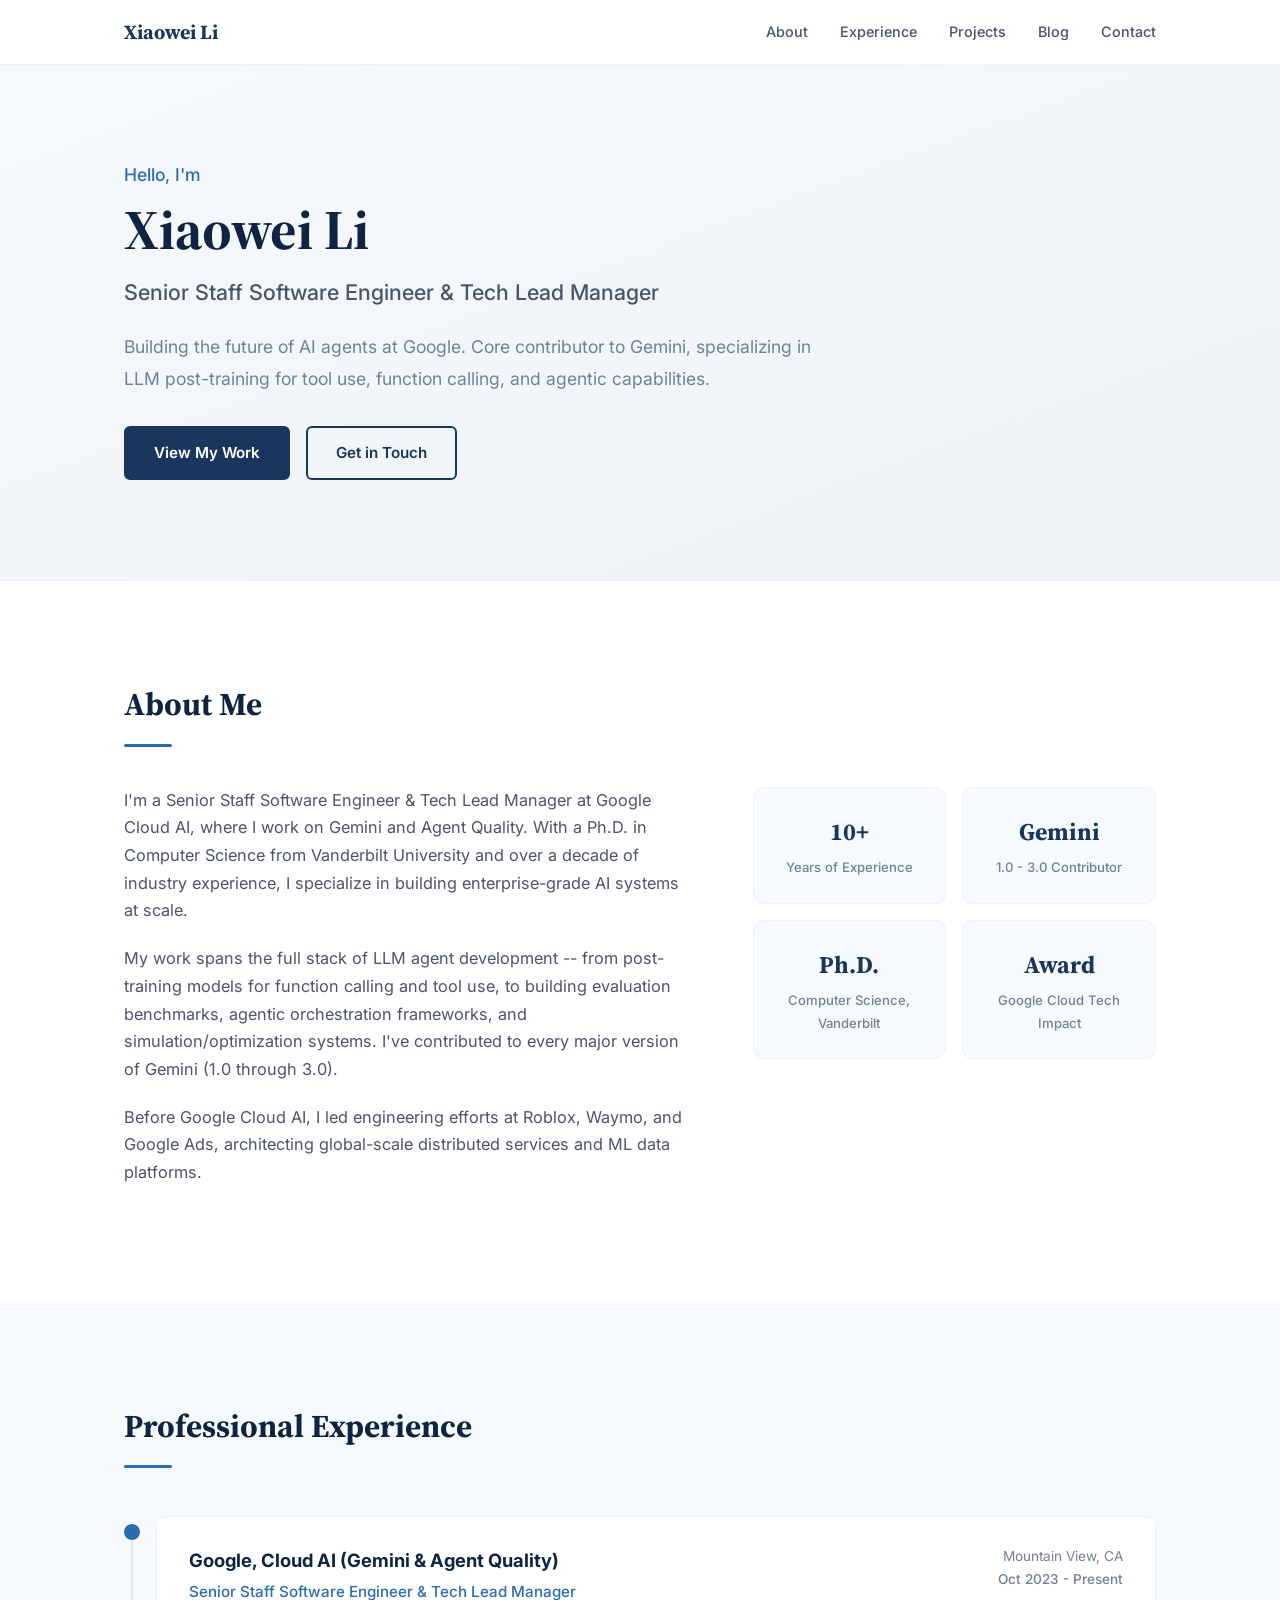
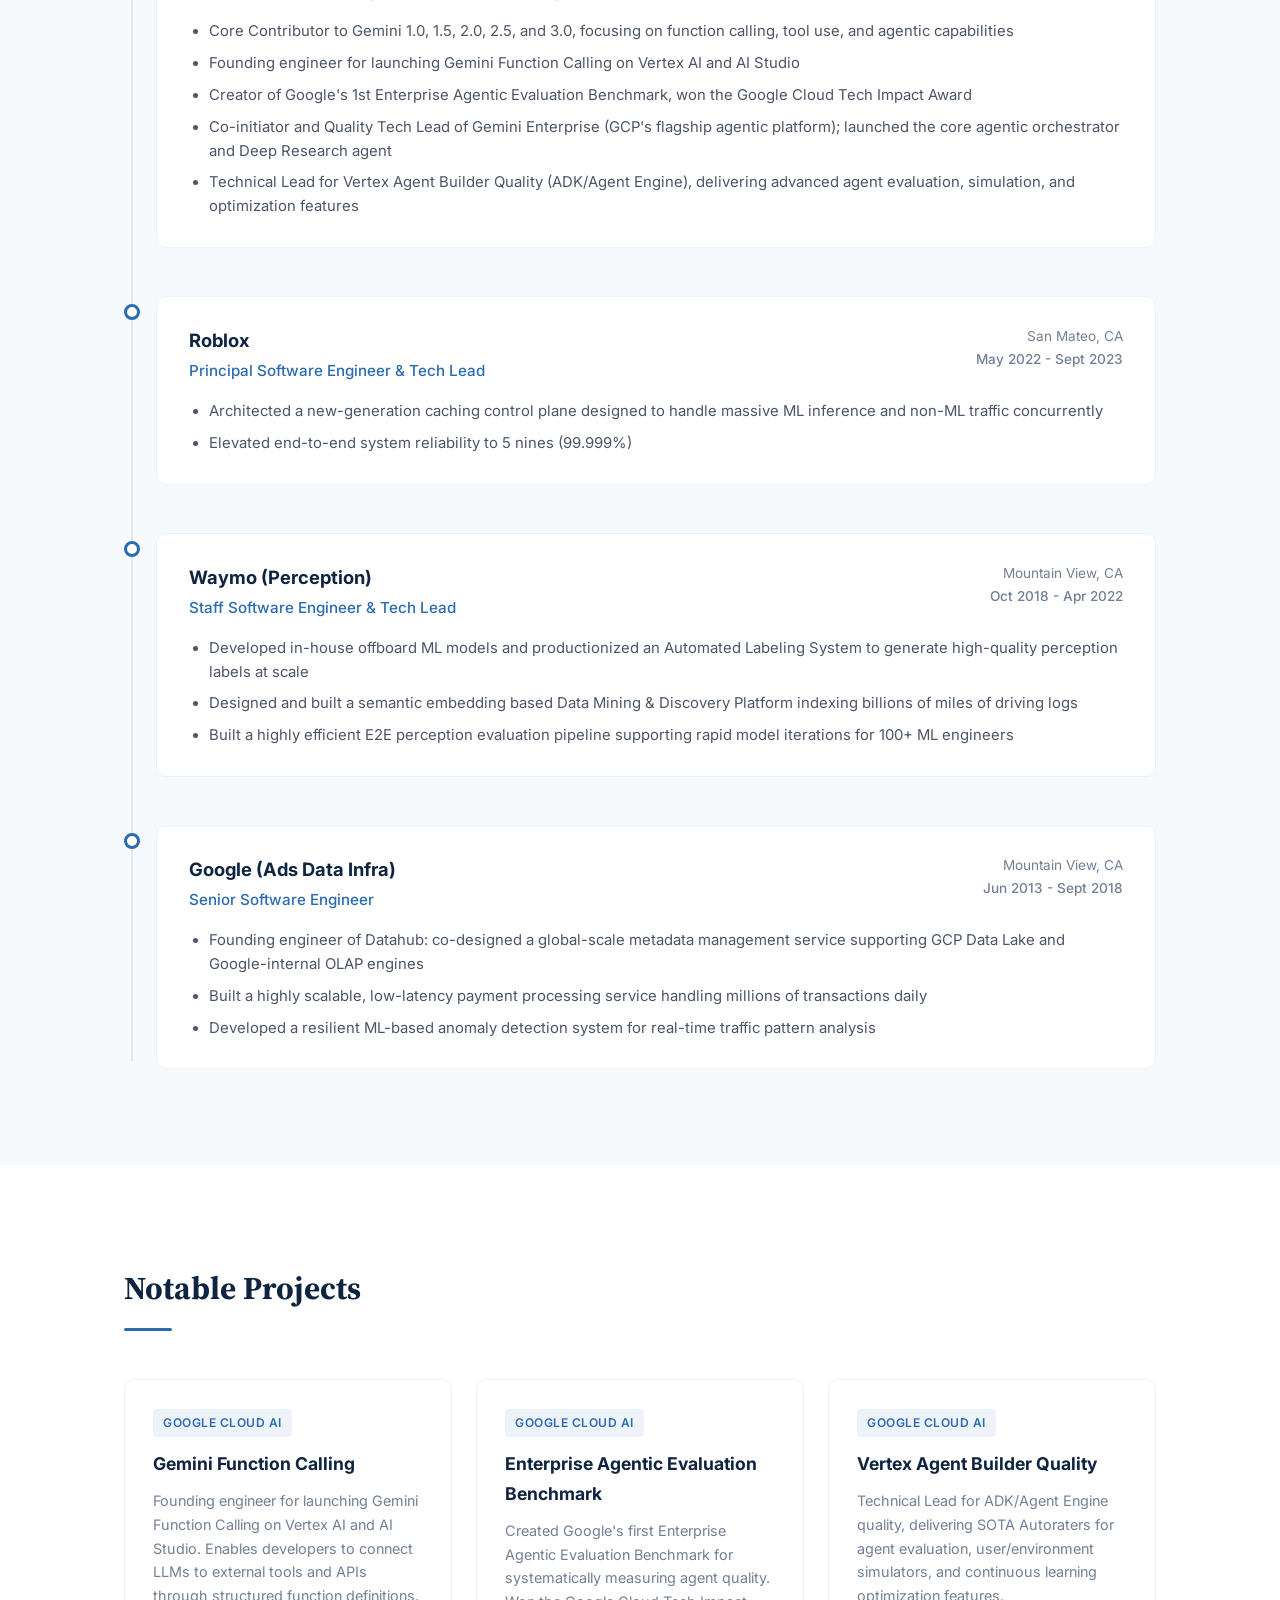
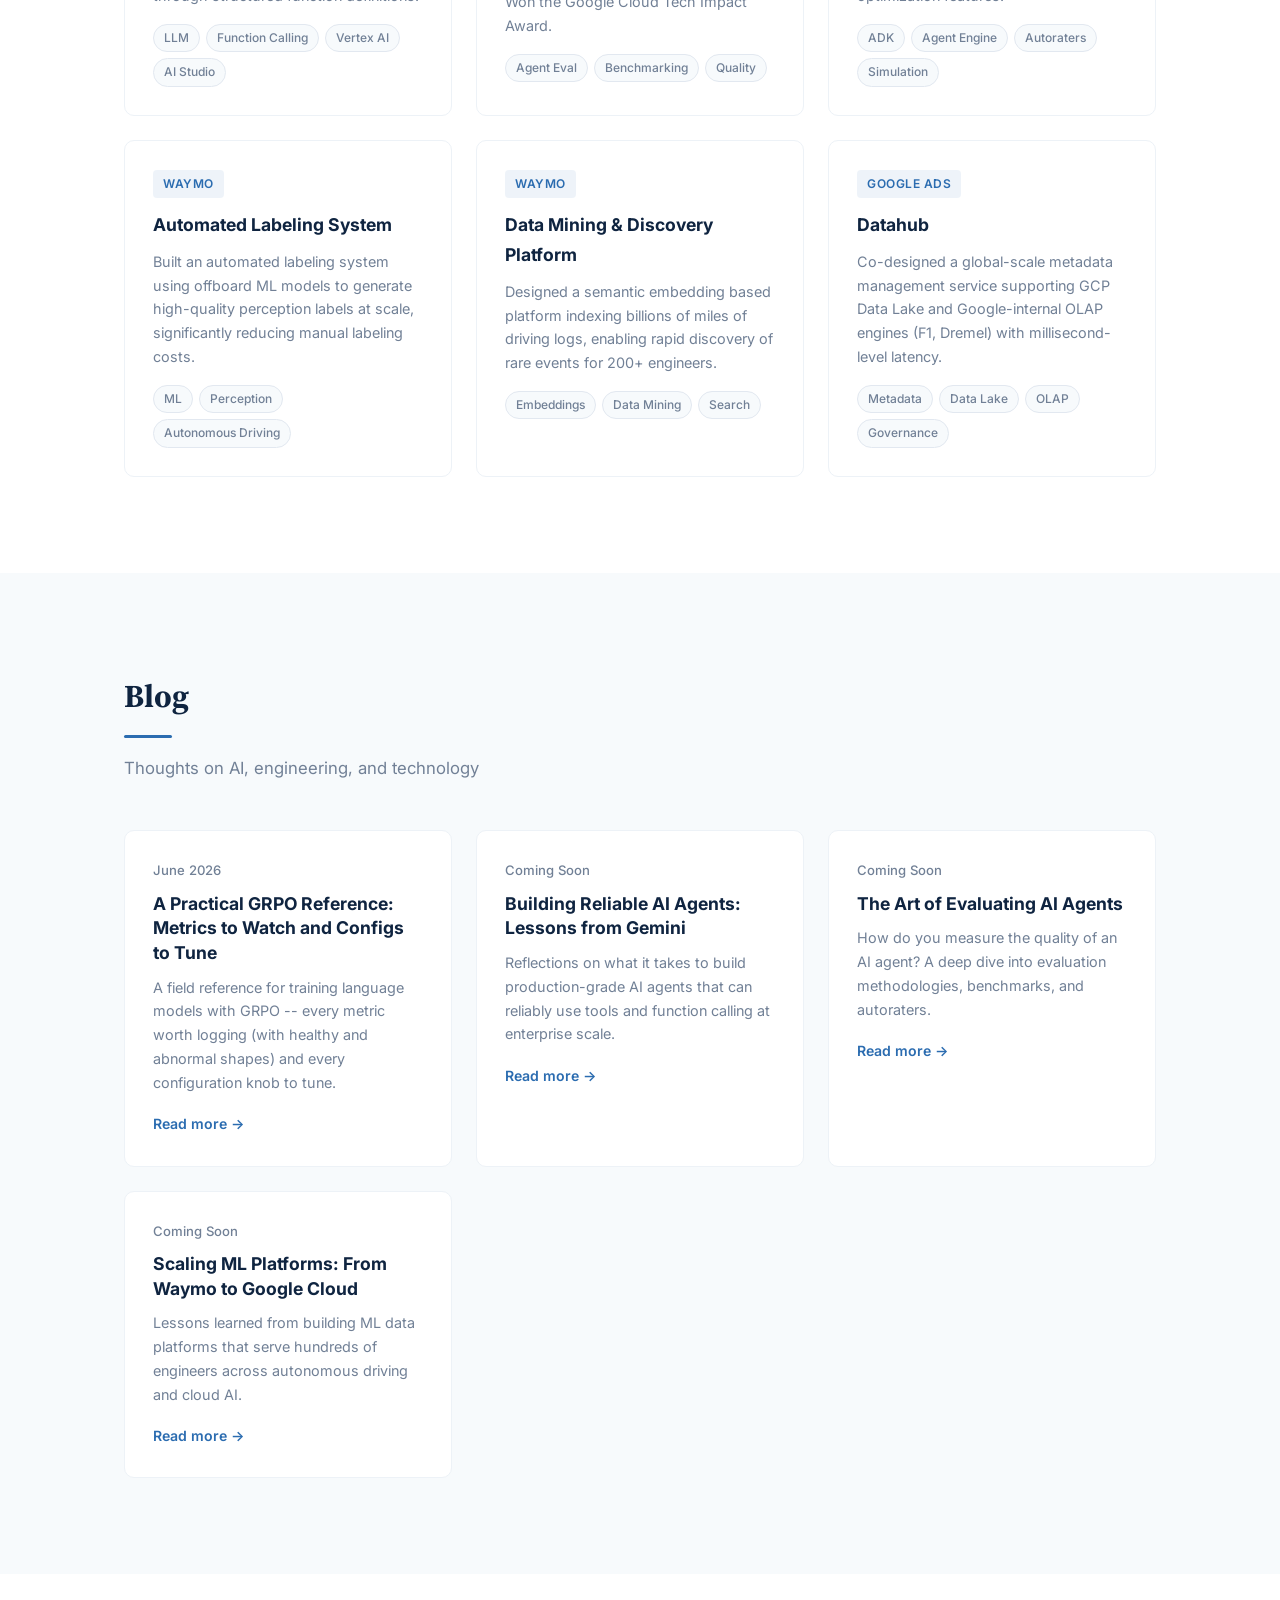
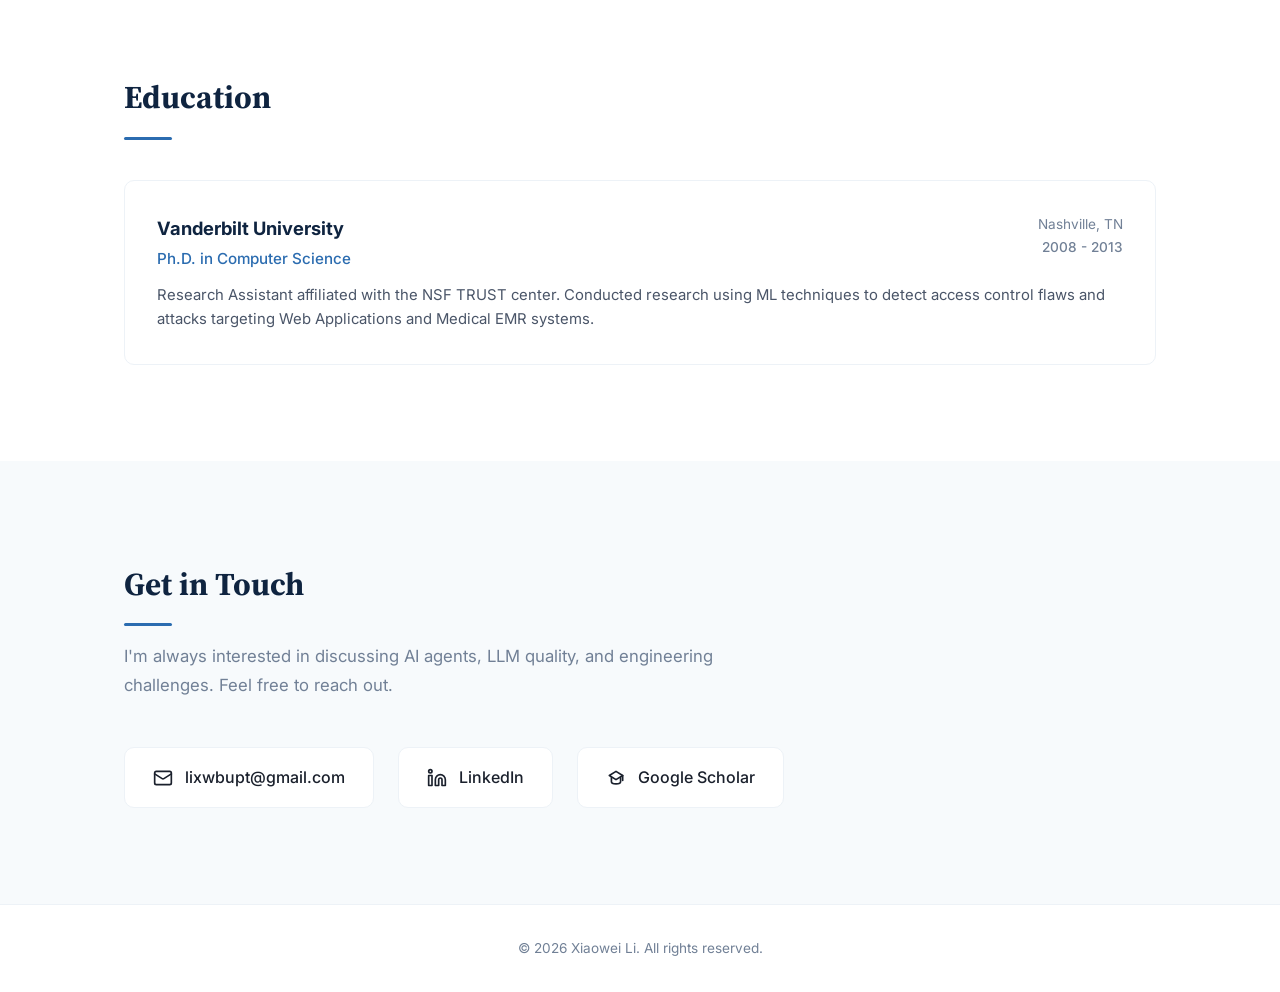
==== commit 3052b5a1: "Add GRPO post to homepage blog list and link back to profile" ====
--- a/index.html
+++ b/index.html
@@ -281,6 +281,16 @@
       <p class="section-subtitle">Thoughts on AI, engineering, and technology</p>
       <div class="blog-grid">
 
+        <a href="blog/grpo.html" class="blog-card">
+          <div class="blog-date">June 2026</div>
+          <h3 class="blog-title">A Practical GRPO Reference: Metrics to Watch and Configs to Tune</h3>
+          <p class="blog-excerpt">
+            A field reference for training language models with GRPO -- every metric worth
+            logging (with healthy and abnormal shapes) and every configuration knob to tune.
+          </p>
+          <span class="blog-read-more">Read more &rarr;</span>
+        </a>
+
         <a href="blog/building-ai-agents.html" class="blog-card">
           <div class="blog-date">Coming Soon</div>
           <h3 class="blog-title">Building Reliable AI Agents: Lessons from Gemini</h3>
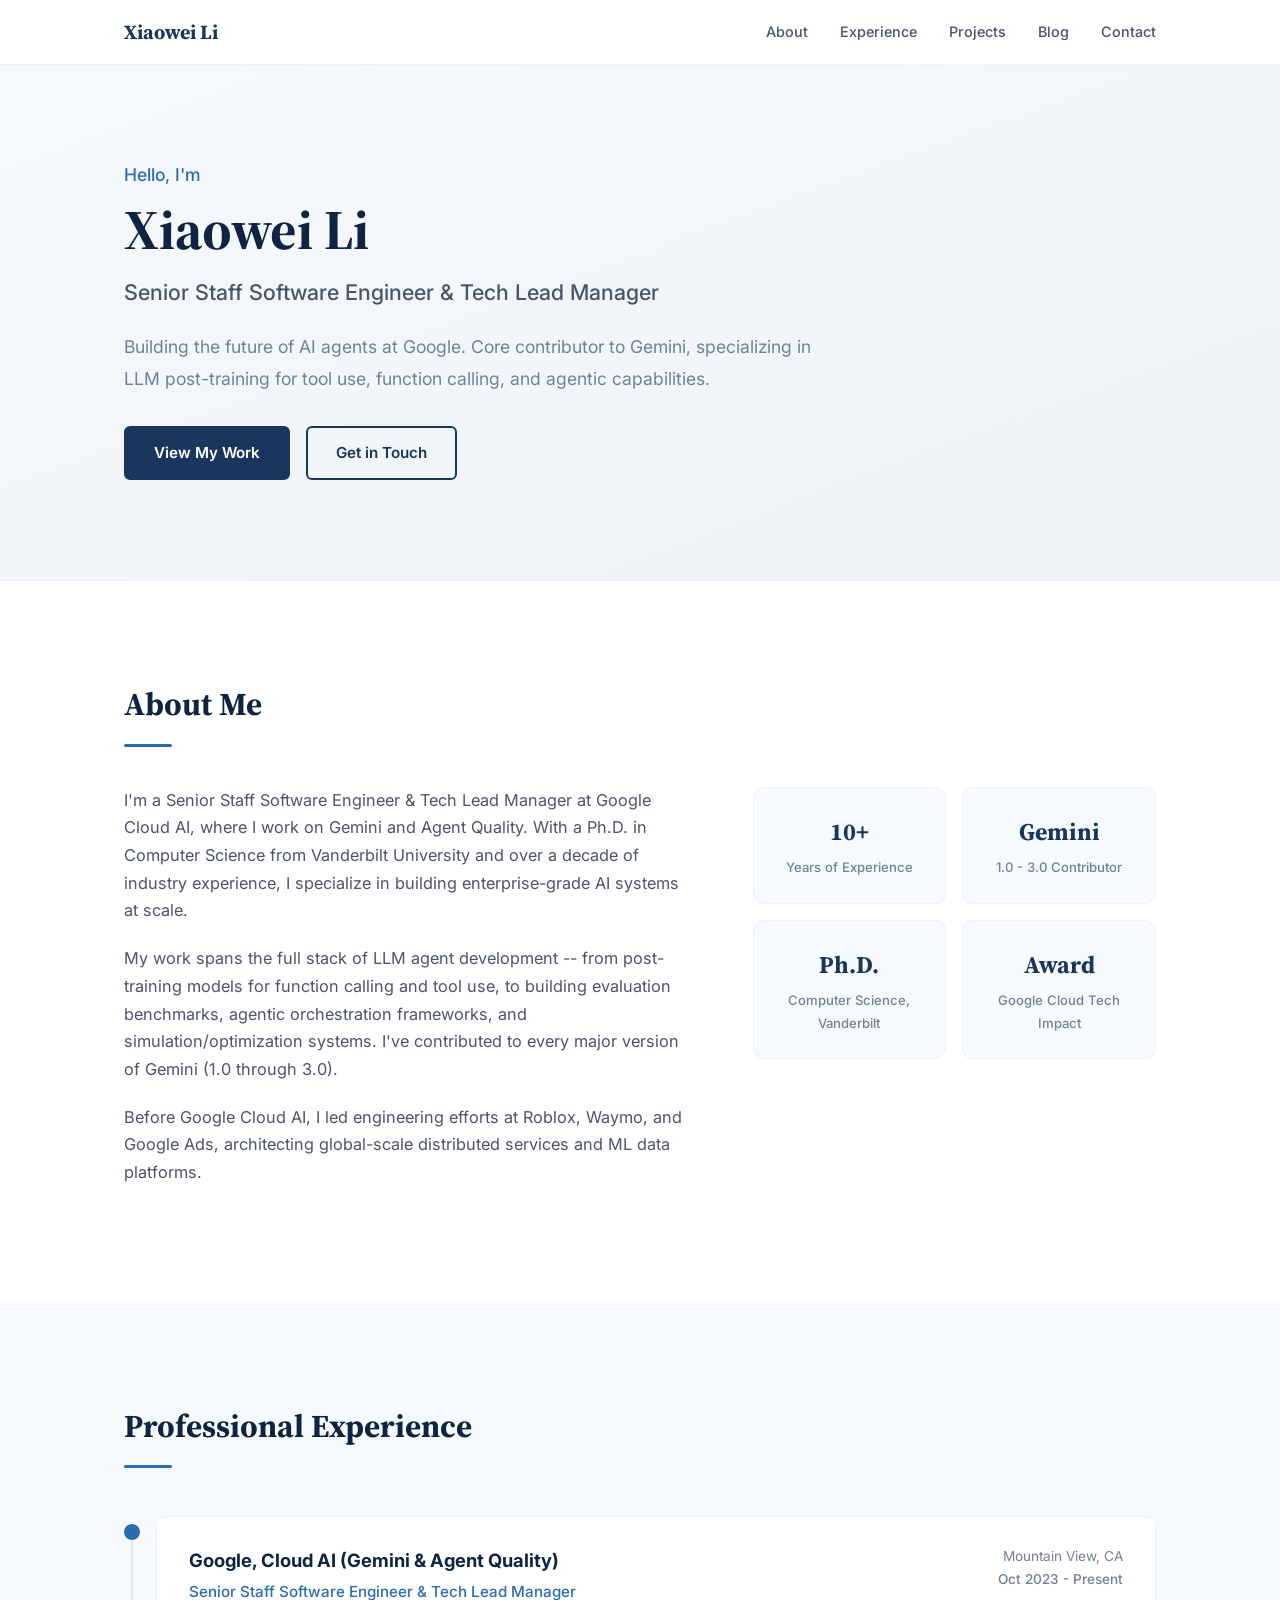
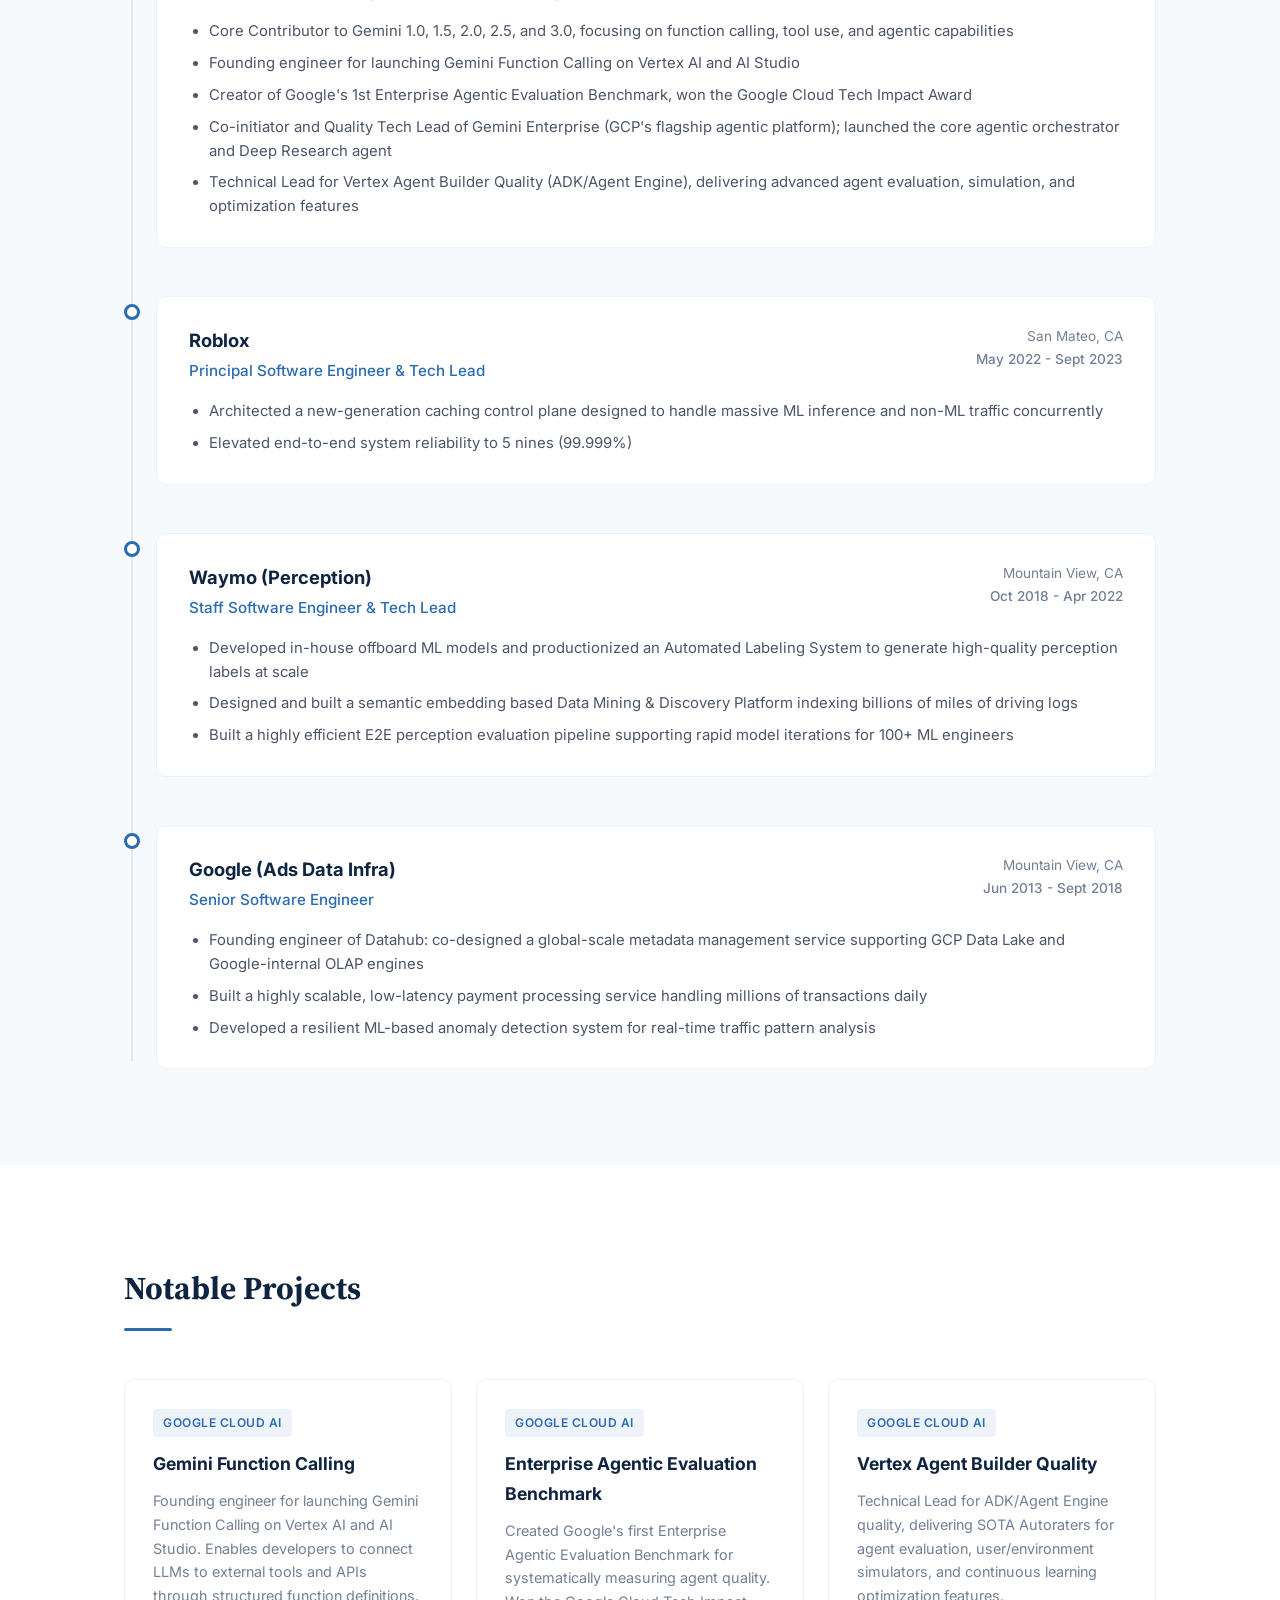
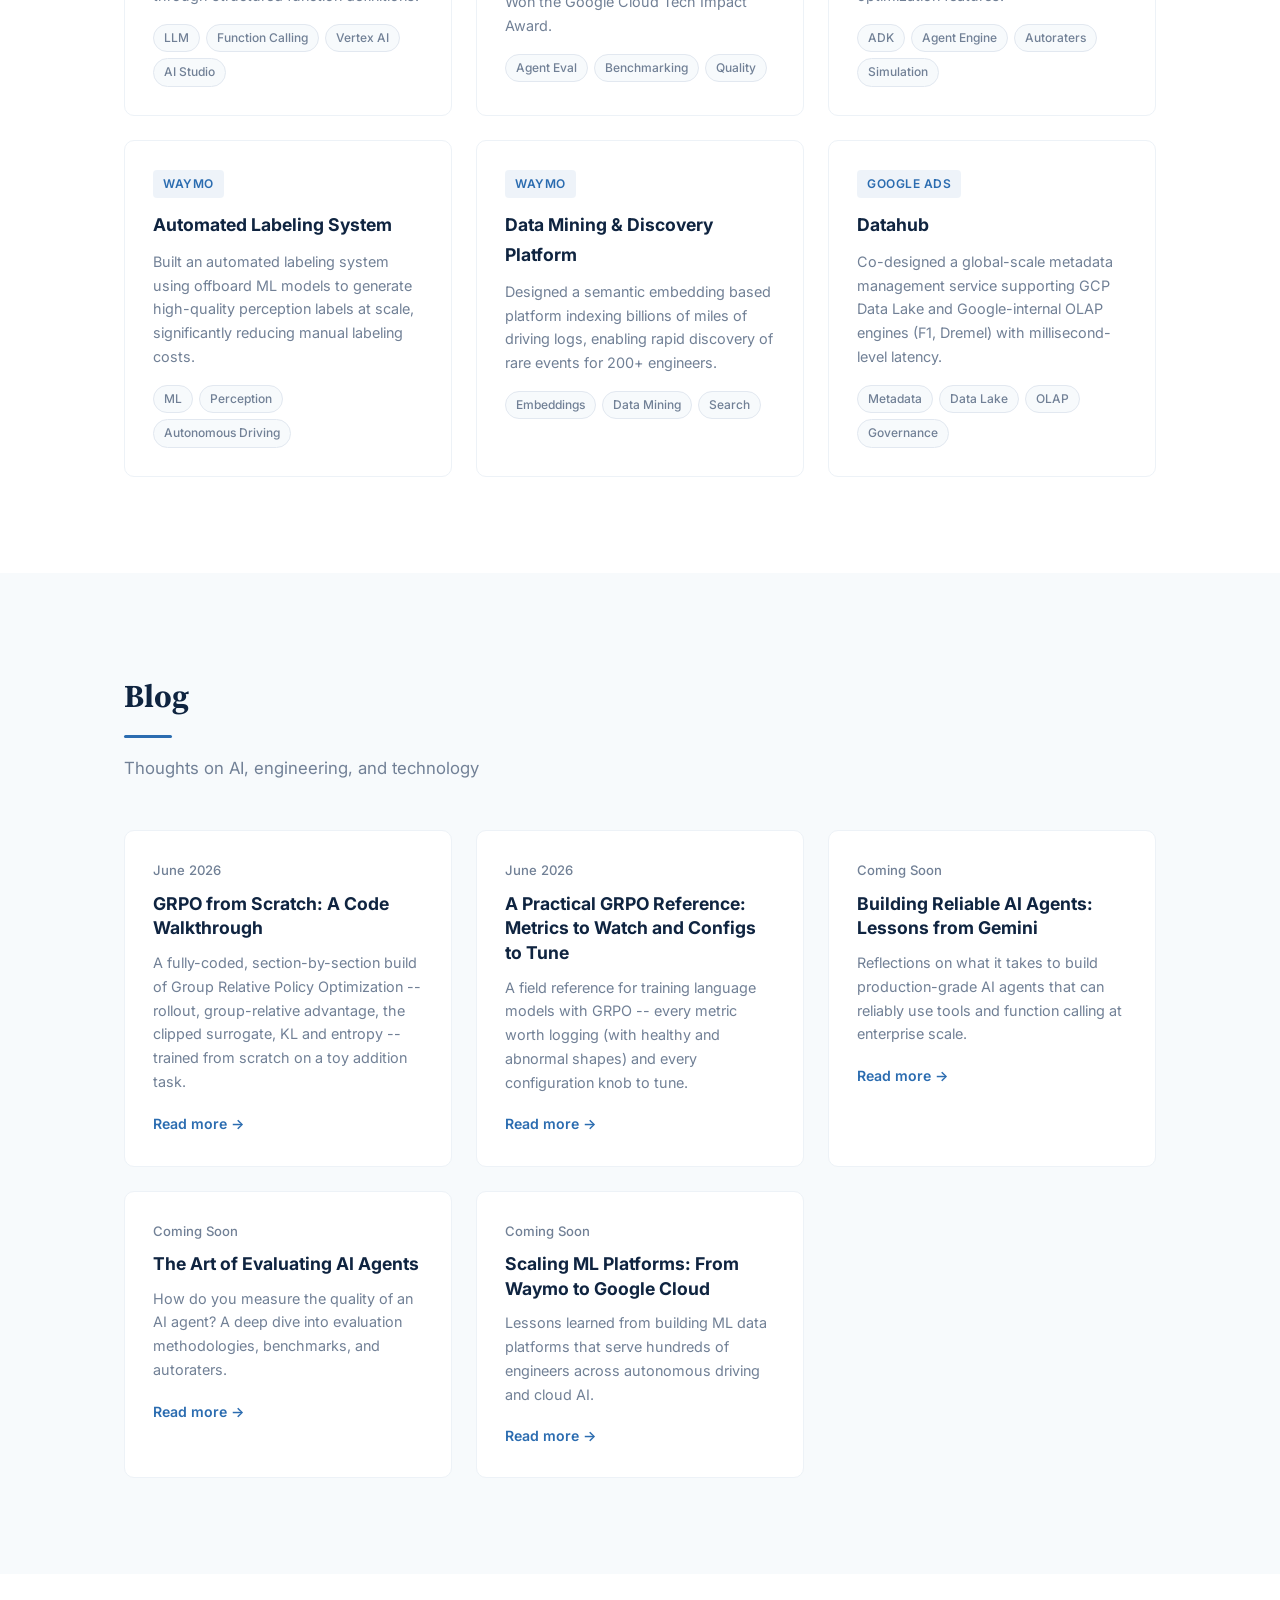
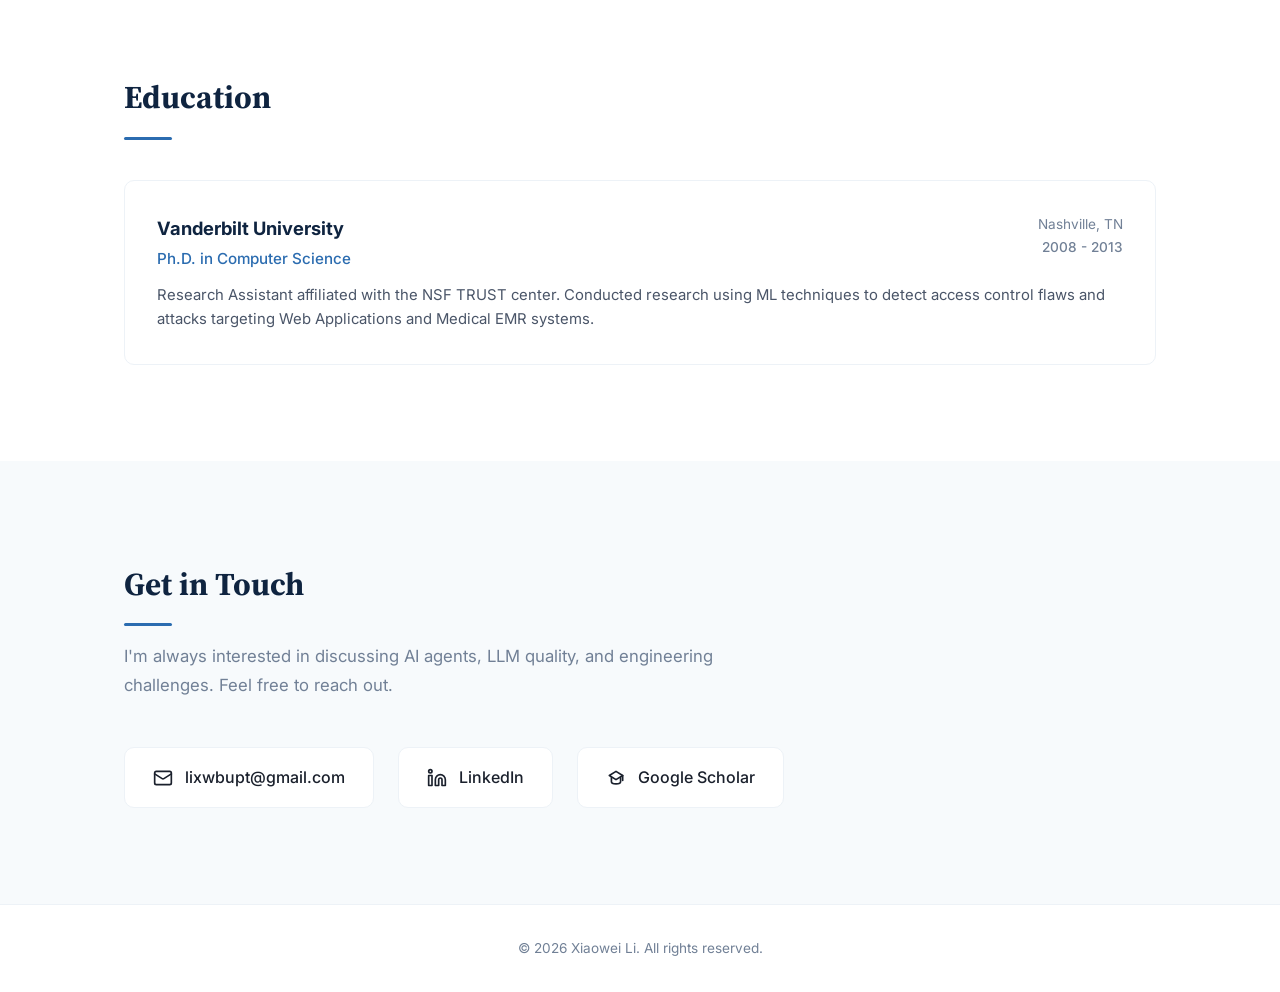
==== commit 7a752e28: "Add GRPO from-scratch code walkthrough post Section-by-section, fully-coded walkthrough of Group Rel" ====
--- a/index.html
+++ b/index.html
@@ -281,6 +281,17 @@
       <p class="section-subtitle">Thoughts on AI, engineering, and technology</p>
       <div class="blog-grid">
 
+        <a href="blog/grpo-from-scratch.html" class="blog-card">
+          <div class="blog-date">June 2026</div>
+          <h3 class="blog-title">GRPO from Scratch: A Code Walkthrough</h3>
+          <p class="blog-excerpt">
+            A fully-coded, section-by-section build of Group Relative Policy Optimization --
+            rollout, group-relative advantage, the clipped surrogate, KL and entropy -- trained
+            from scratch on a toy addition task.
+          </p>
+          <span class="blog-read-more">Read more &rarr;</span>
+        </a>
+
         <a href="blog/grpo.html" class="blog-card">
           <div class="blog-date">June 2026</div>
           <h3 class="blog-title">A Practical GRPO Reference: Metrics to Watch and Configs to Tune</h3>
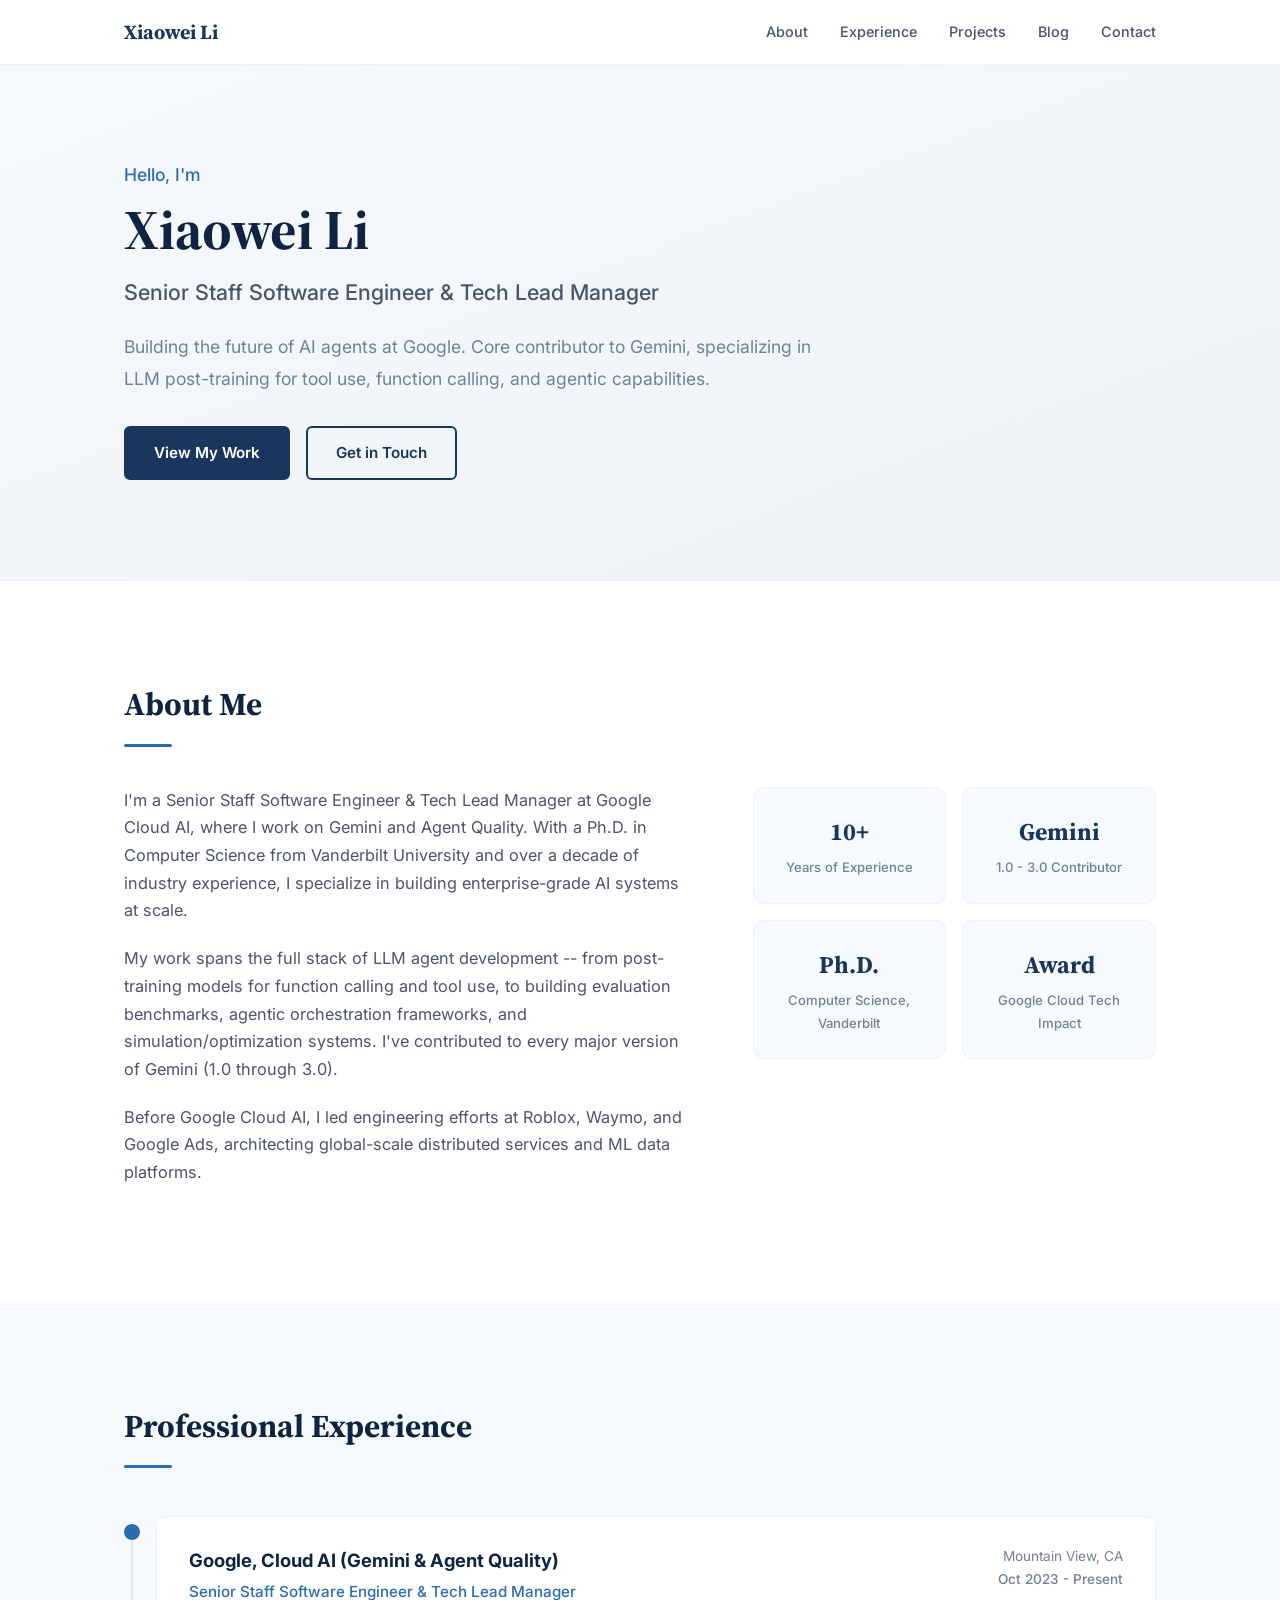
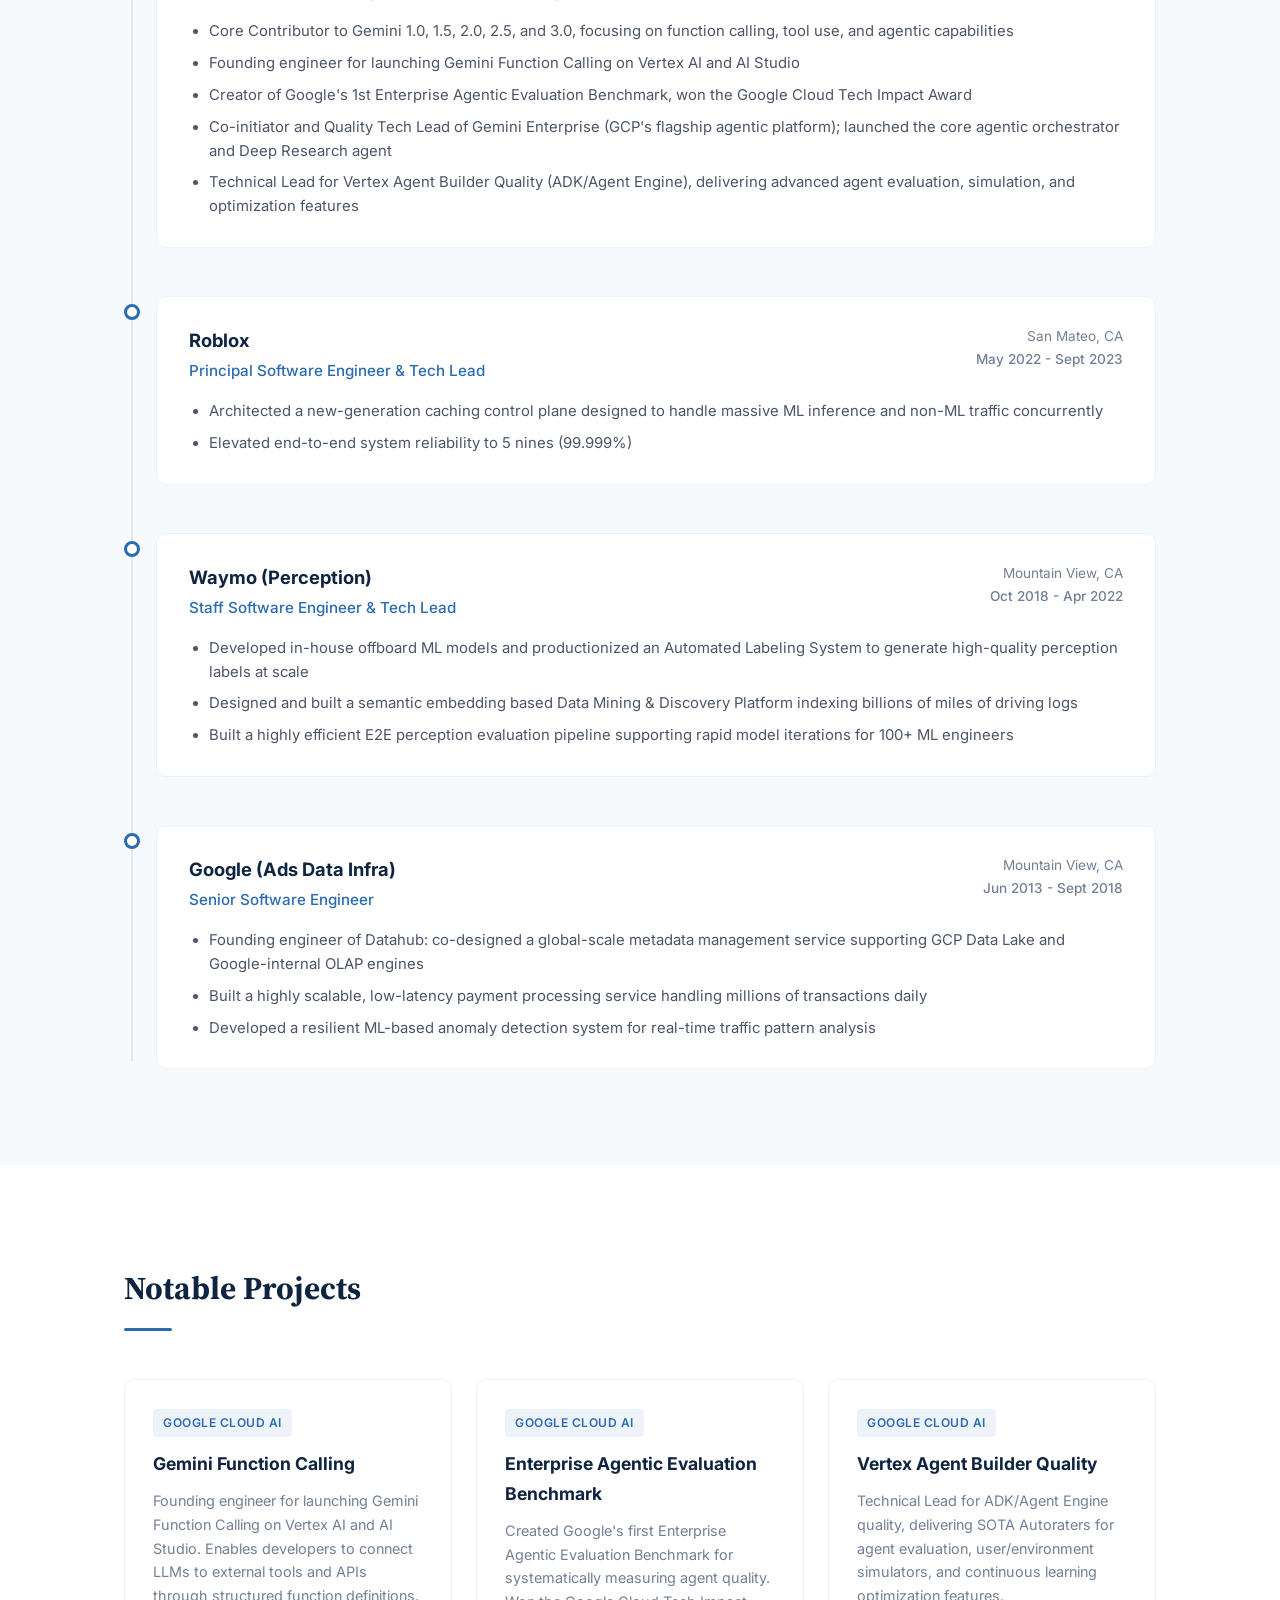
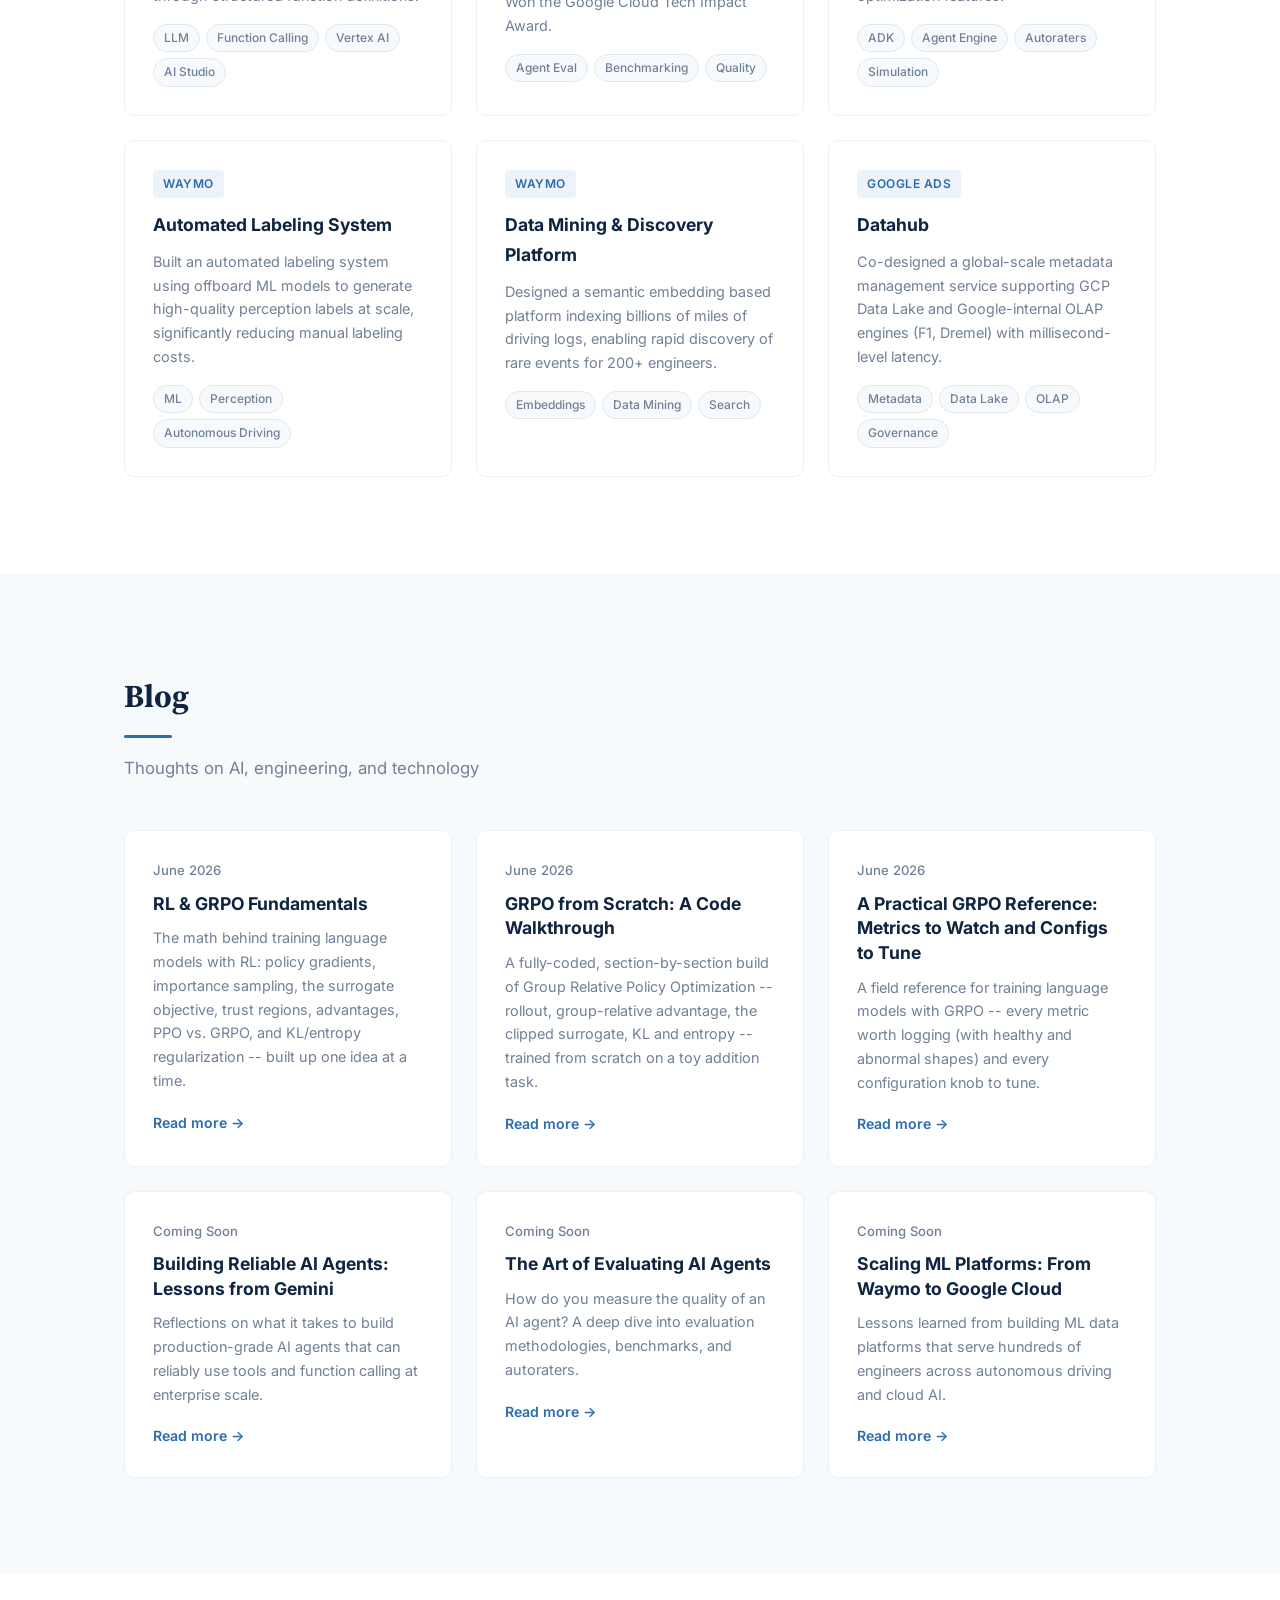
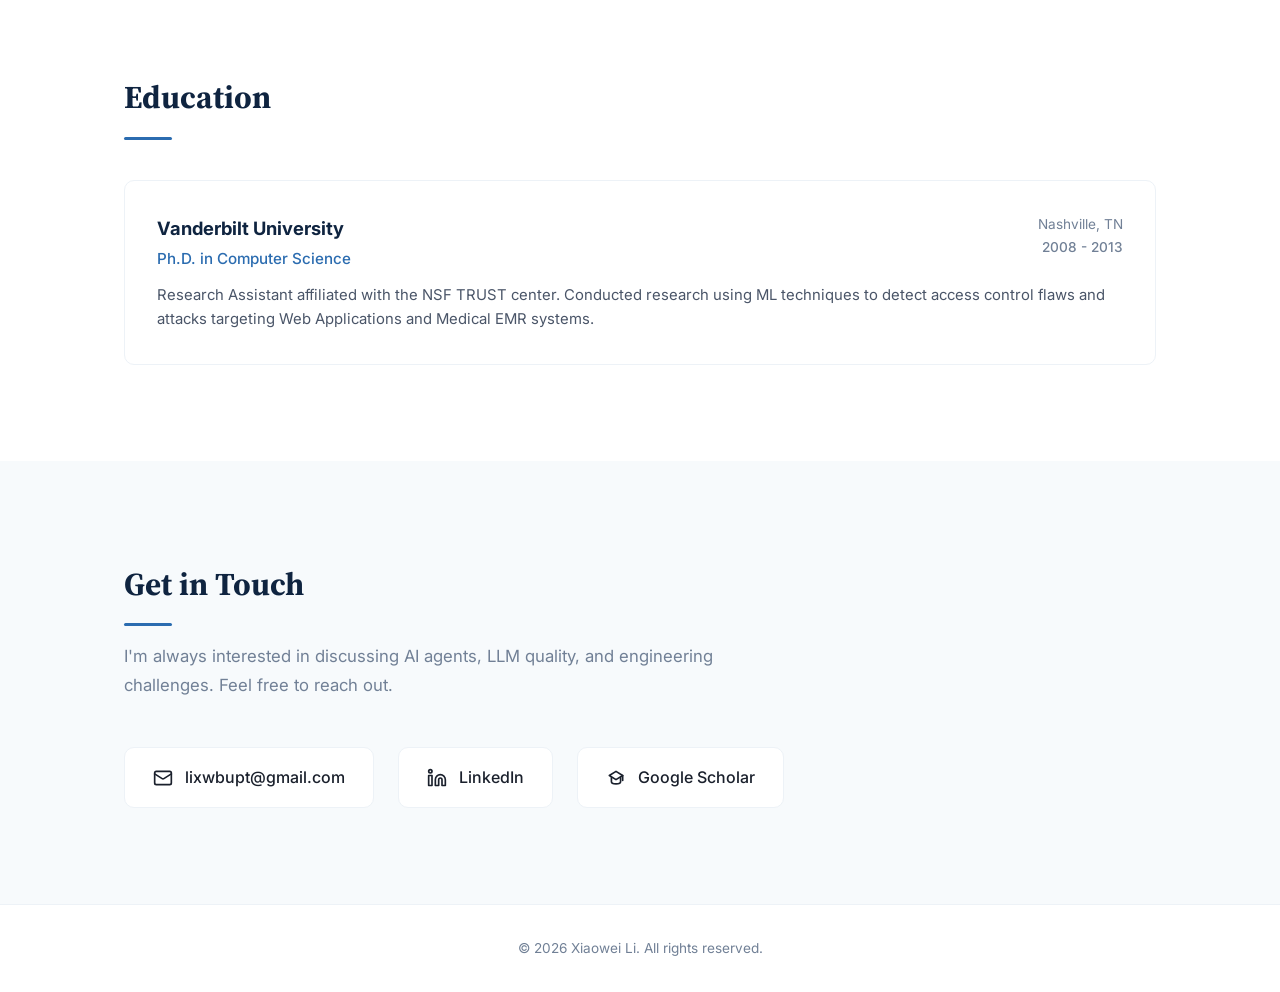
==== commit ab98620f: "Add RL & GRPO Fundamentals theory post A math-driven companion deriving GRPO as a chain of fixes to " ====
--- a/index.html
+++ b/index.html
@@ -281,6 +281,17 @@
       <p class="section-subtitle">Thoughts on AI, engineering, and technology</p>
       <div class="blog-grid">
 
+        <a href="blog/rl-grpo-fundamentals.html" class="blog-card">
+          <div class="blog-date">June 2026</div>
+          <h3 class="blog-title">RL &amp; GRPO Fundamentals</h3>
+          <p class="blog-excerpt">
+            The math behind training language models with RL: policy gradients, importance
+            sampling, the surrogate objective, trust regions, advantages, PPO vs. GRPO, and
+            KL/entropy regularization -- built up one idea at a time.
+          </p>
+          <span class="blog-read-more">Read more &rarr;</span>
+        </a>
+
         <a href="blog/grpo-from-scratch.html" class="blog-card">
           <div class="blog-date">June 2026</div>
           <h3 class="blog-title">GRPO from Scratch: A Code Walkthrough</h3>
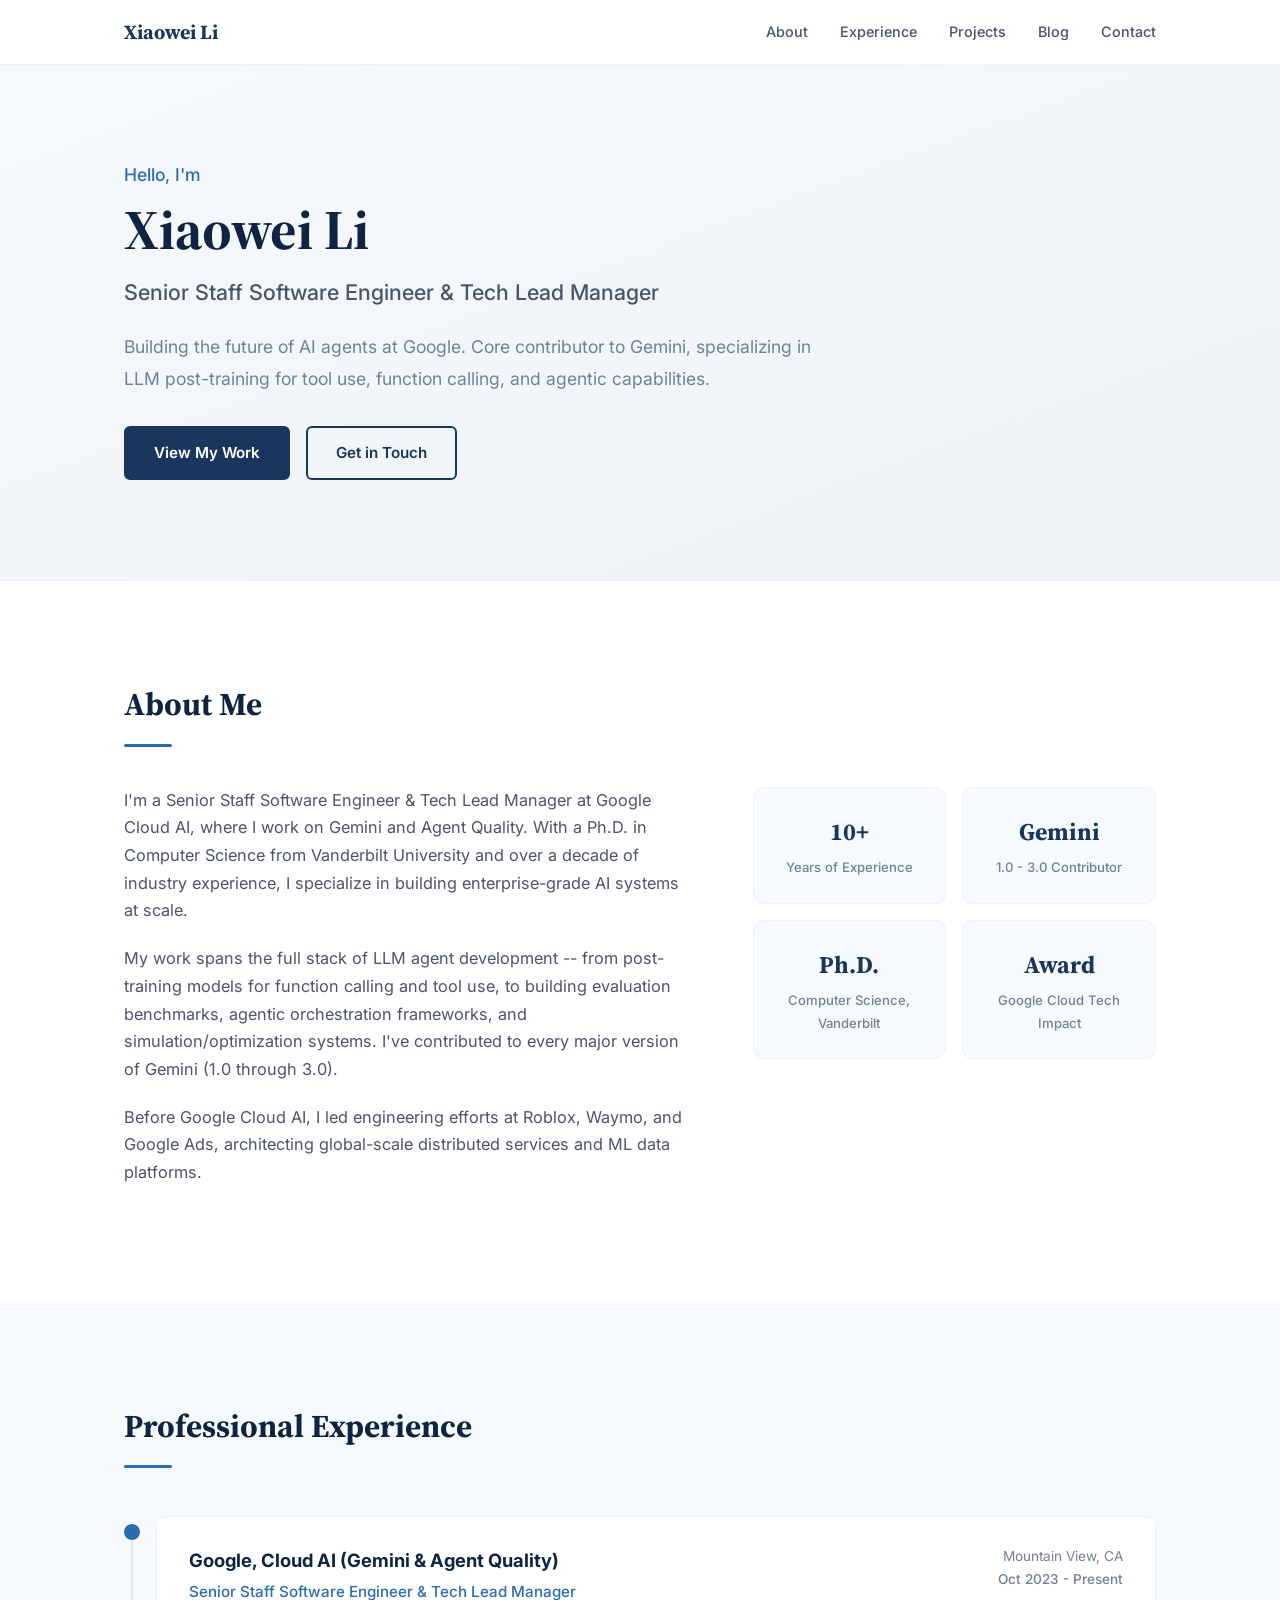
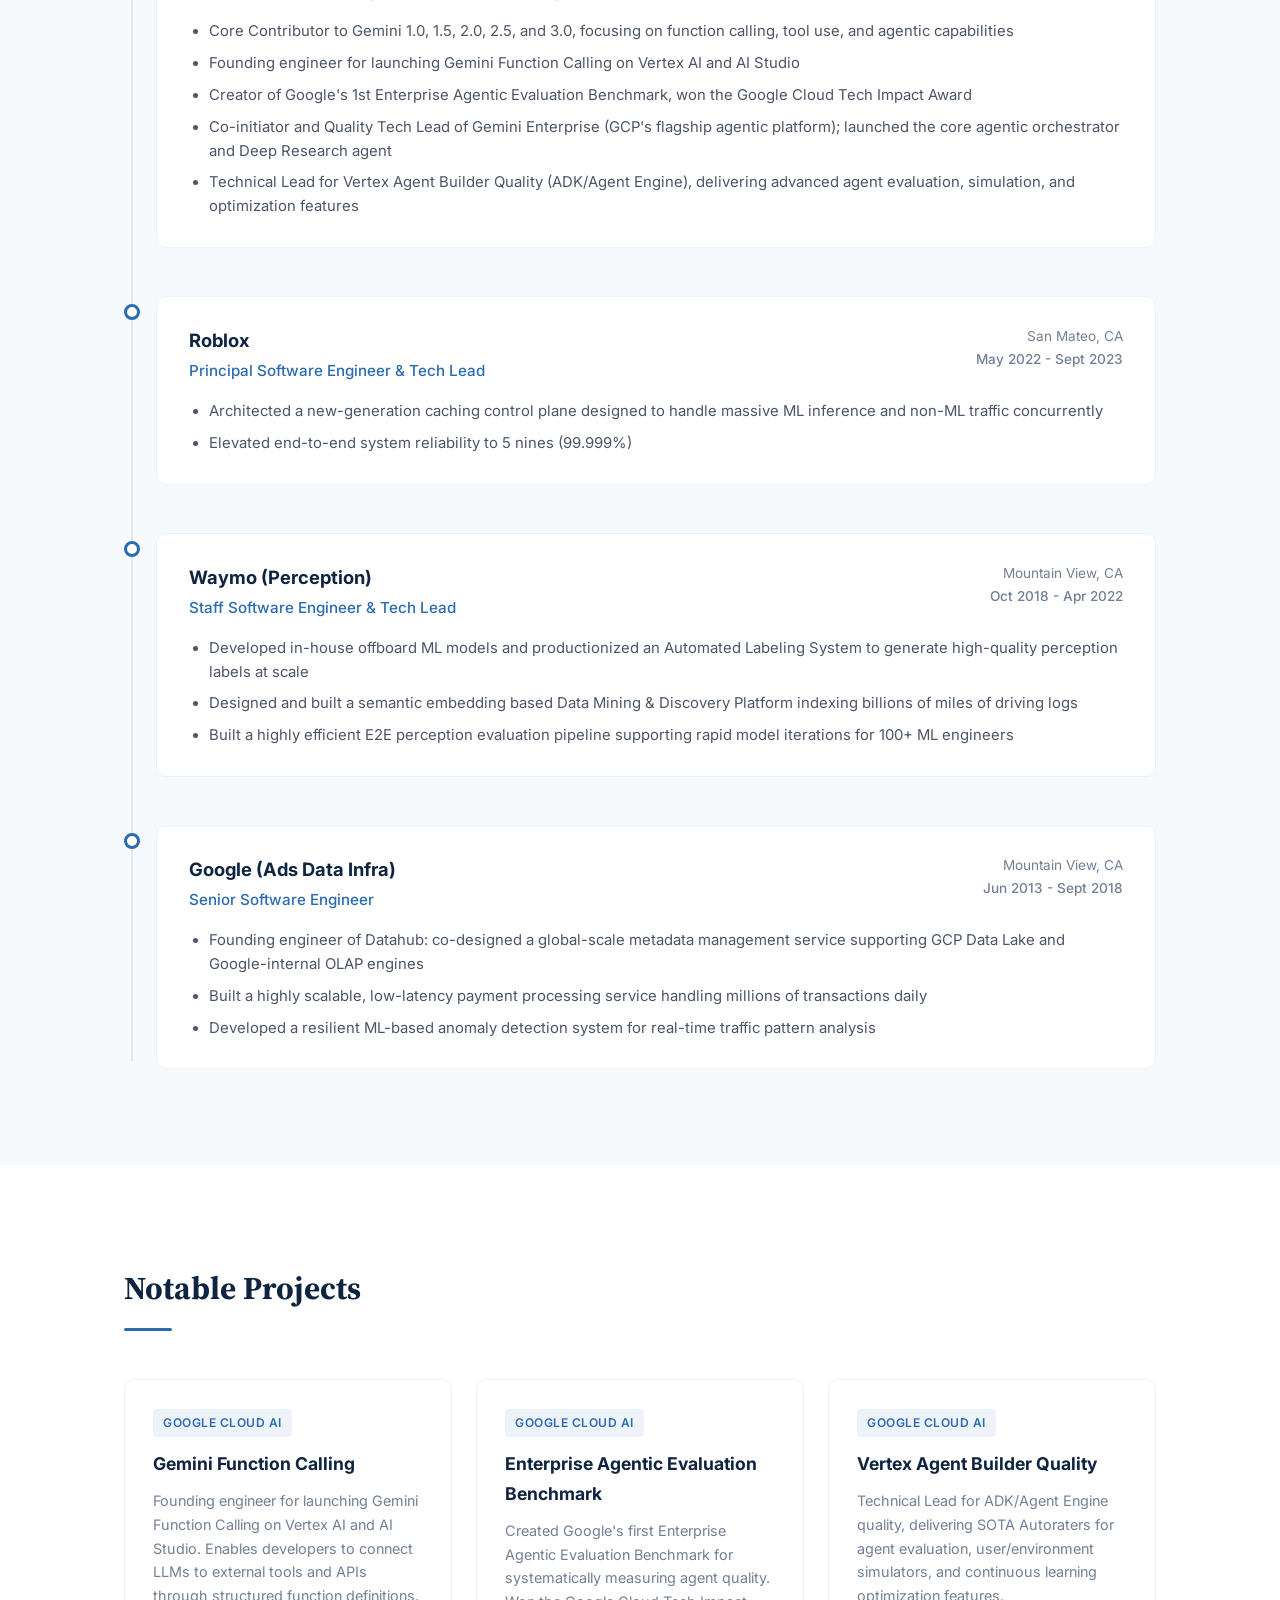
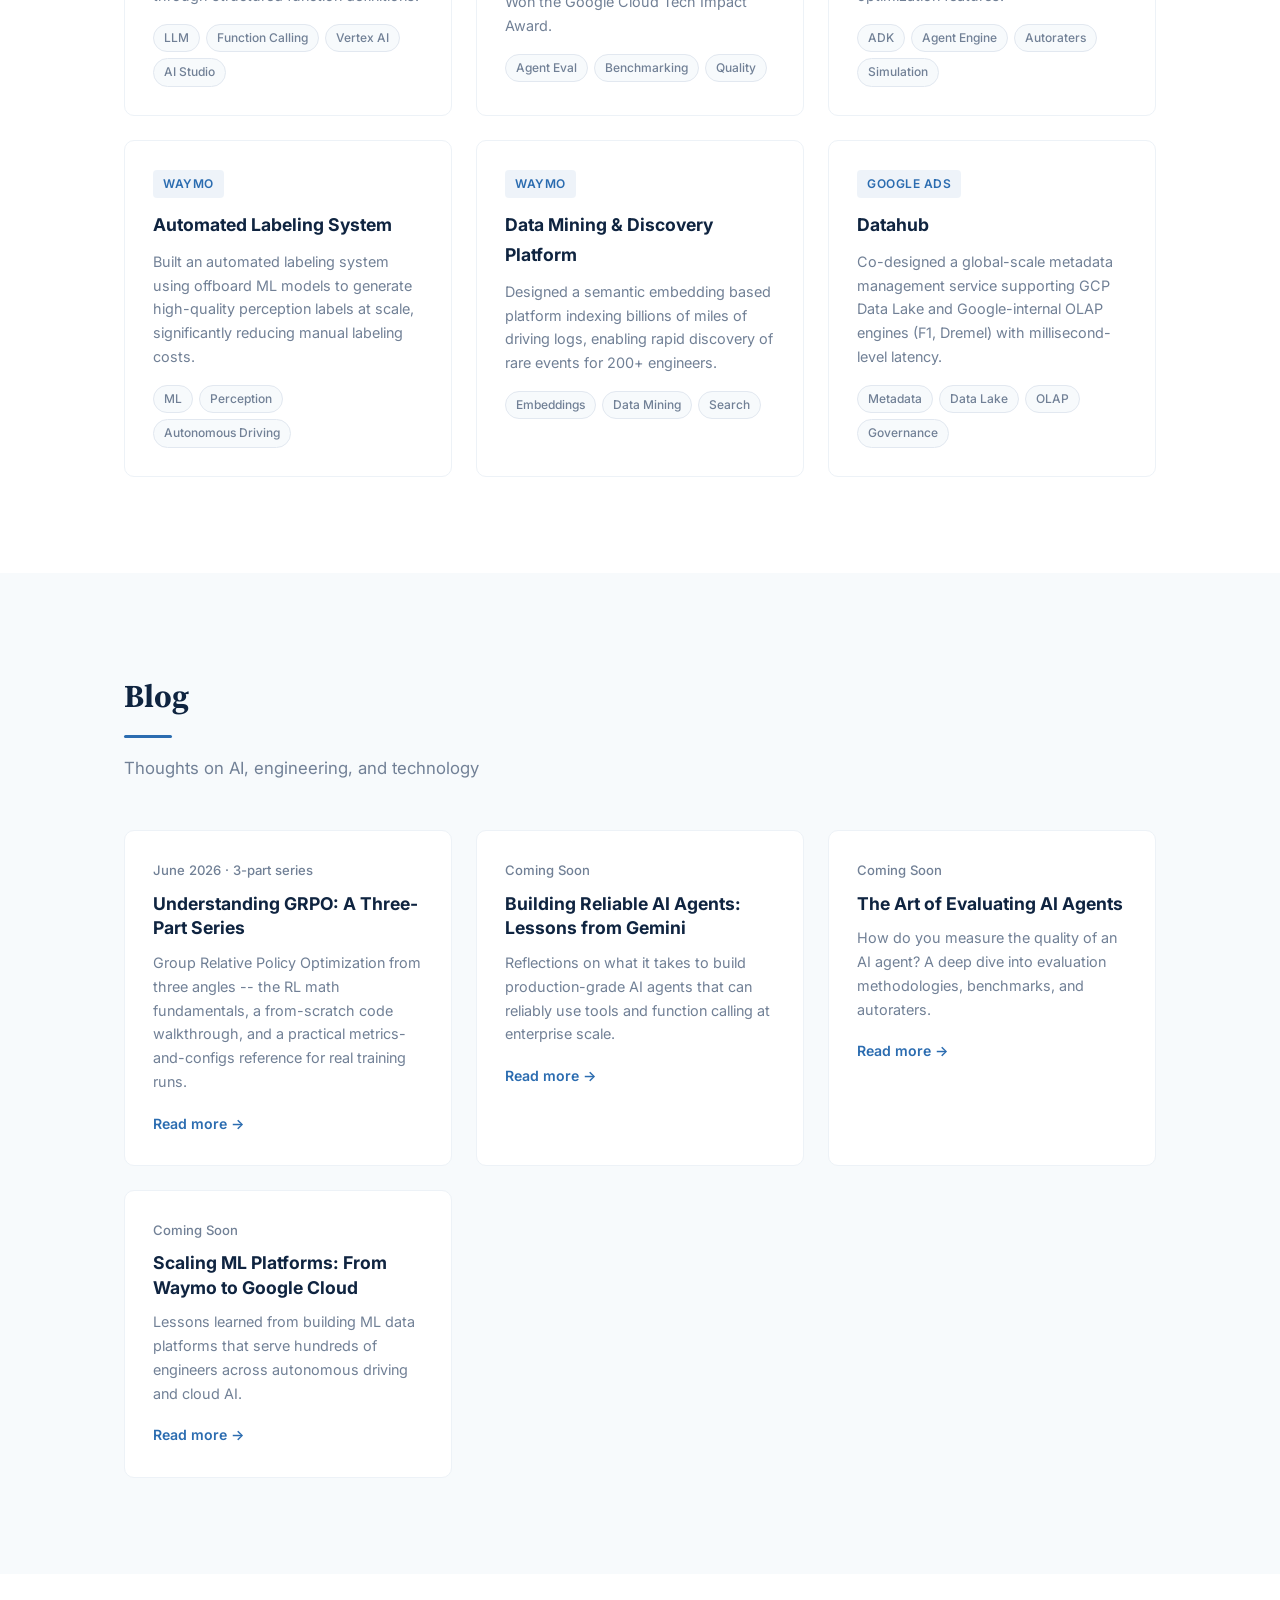
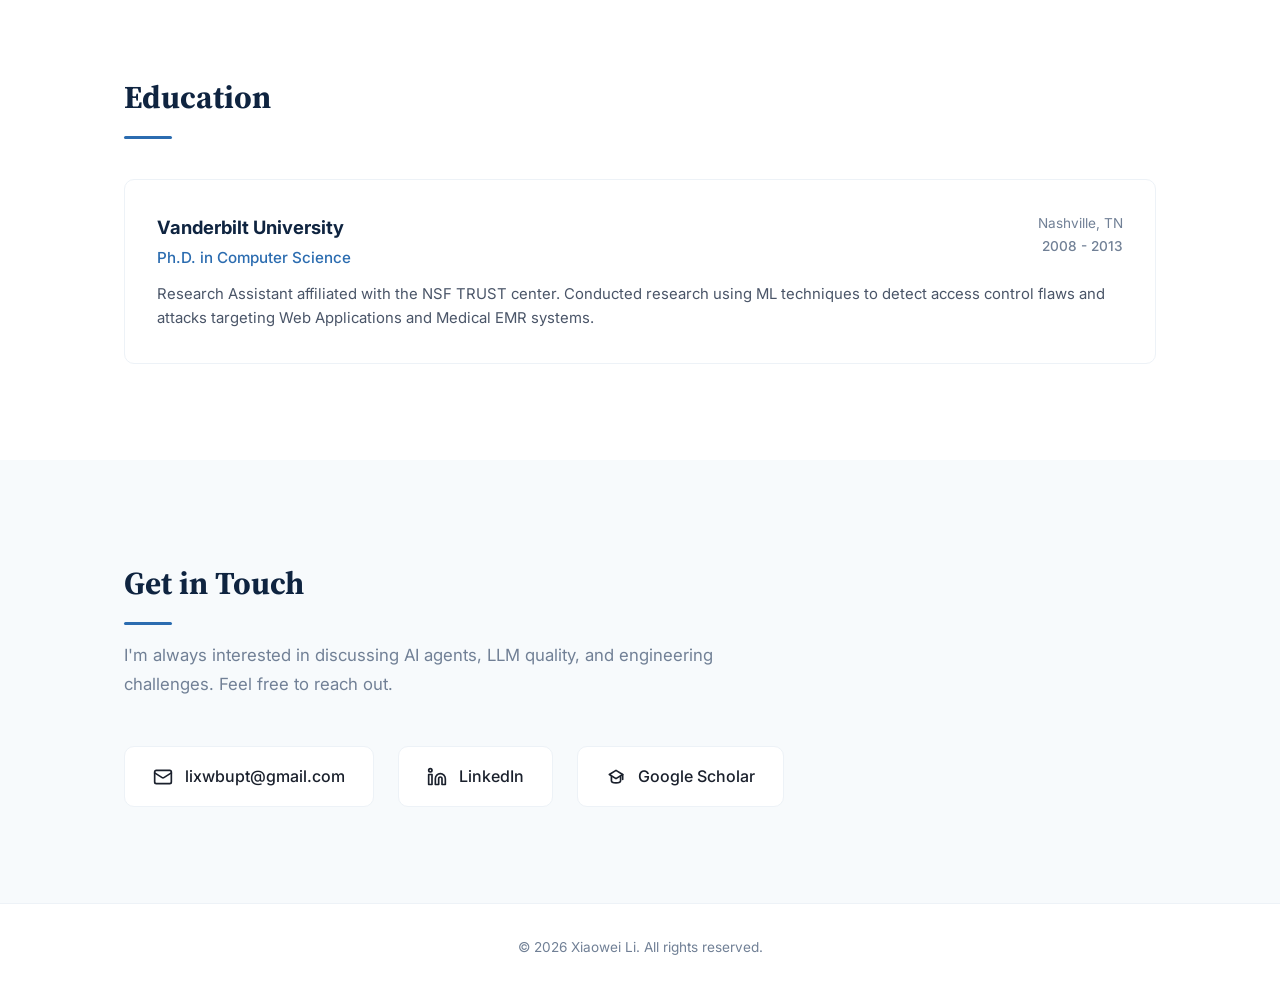
==== commit 9d81f87b: "Add GRPO series hub page; link only it from the homepage Introduce blog/grpo-series.html, a landing " ====
--- a/index.html
+++ b/index.html
@@ -281,34 +281,13 @@
       <p class="section-subtitle">Thoughts on AI, engineering, and technology</p>
       <div class="blog-grid">
 
-        <a href="blog/rl-grpo-fundamentals.html" class="blog-card">
-          <div class="blog-date">June 2026</div>
-          <h3 class="blog-title">RL &amp; GRPO Fundamentals</h3>
+        <a href="blog/grpo-series.html" class="blog-card">
+          <div class="blog-date">June 2026 &middot; 3-part series</div>
+          <h3 class="blog-title">Understanding GRPO: A Three-Part Series</h3>
           <p class="blog-excerpt">
-            The math behind training language models with RL: policy gradients, importance
-            sampling, the surrogate objective, trust regions, advantages, PPO vs. GRPO, and
-            KL/entropy regularization -- built up one idea at a time.
-          </p>
-          <span class="blog-read-more">Read more &rarr;</span>
-        </a>
-
-        <a href="blog/grpo-from-scratch.html" class="blog-card">
-          <div class="blog-date">June 2026</div>
-          <h3 class="blog-title">GRPO from Scratch: A Code Walkthrough</h3>
-          <p class="blog-excerpt">
-            A fully-coded, section-by-section build of Group Relative Policy Optimization --
-            rollout, group-relative advantage, the clipped surrogate, KL and entropy -- trained
-            from scratch on a toy addition task.
-          </p>
-          <span class="blog-read-more">Read more &rarr;</span>
-        </a>
-
-        <a href="blog/grpo.html" class="blog-card">
-          <div class="blog-date">June 2026</div>
-          <h3 class="blog-title">A Practical GRPO Reference: Metrics to Watch and Configs to Tune</h3>
-          <p class="blog-excerpt">
-            A field reference for training language models with GRPO -- every metric worth
-            logging (with healthy and abnormal shapes) and every configuration knob to tune.
+            Group Relative Policy Optimization from three angles -- the RL math fundamentals, a
+            from-scratch code walkthrough, and a practical metrics-and-configs reference for real
+            training runs.
           </p>
           <span class="blog-read-more">Read more &rarr;</span>
         </a>
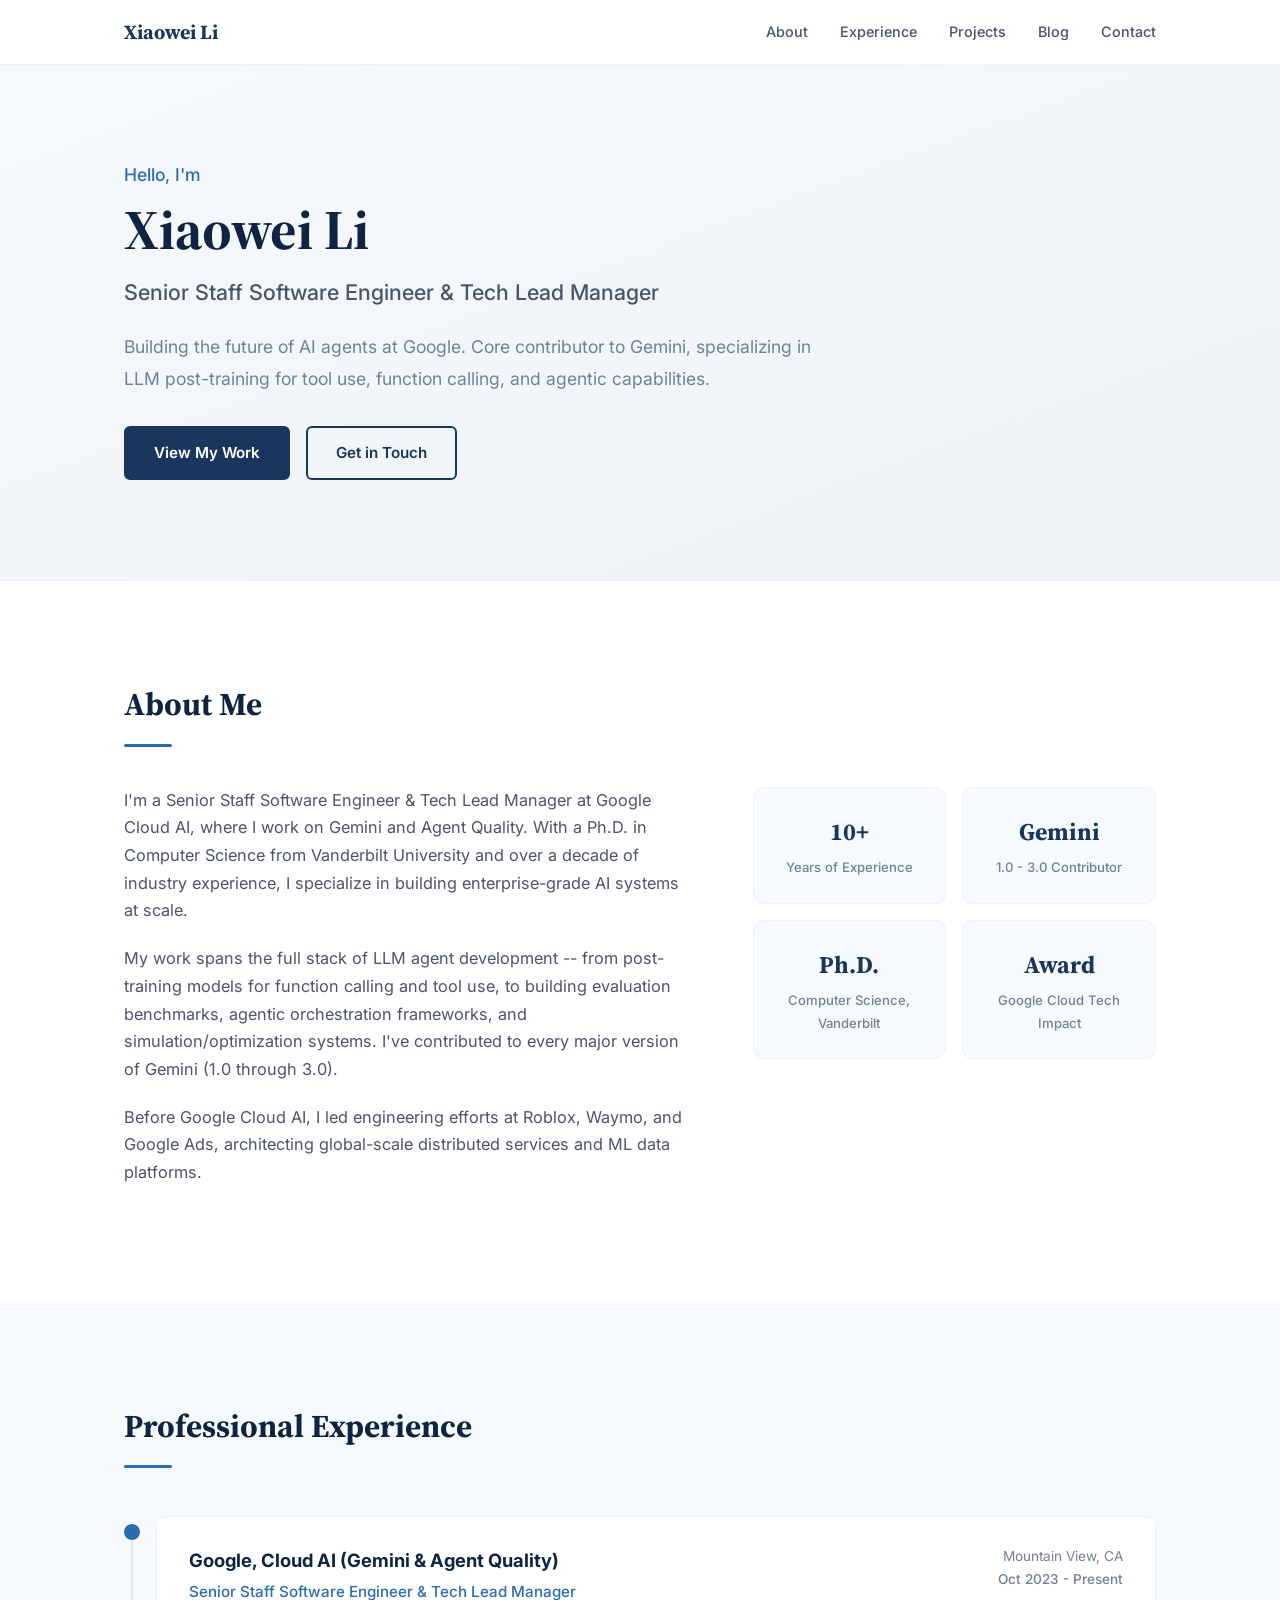
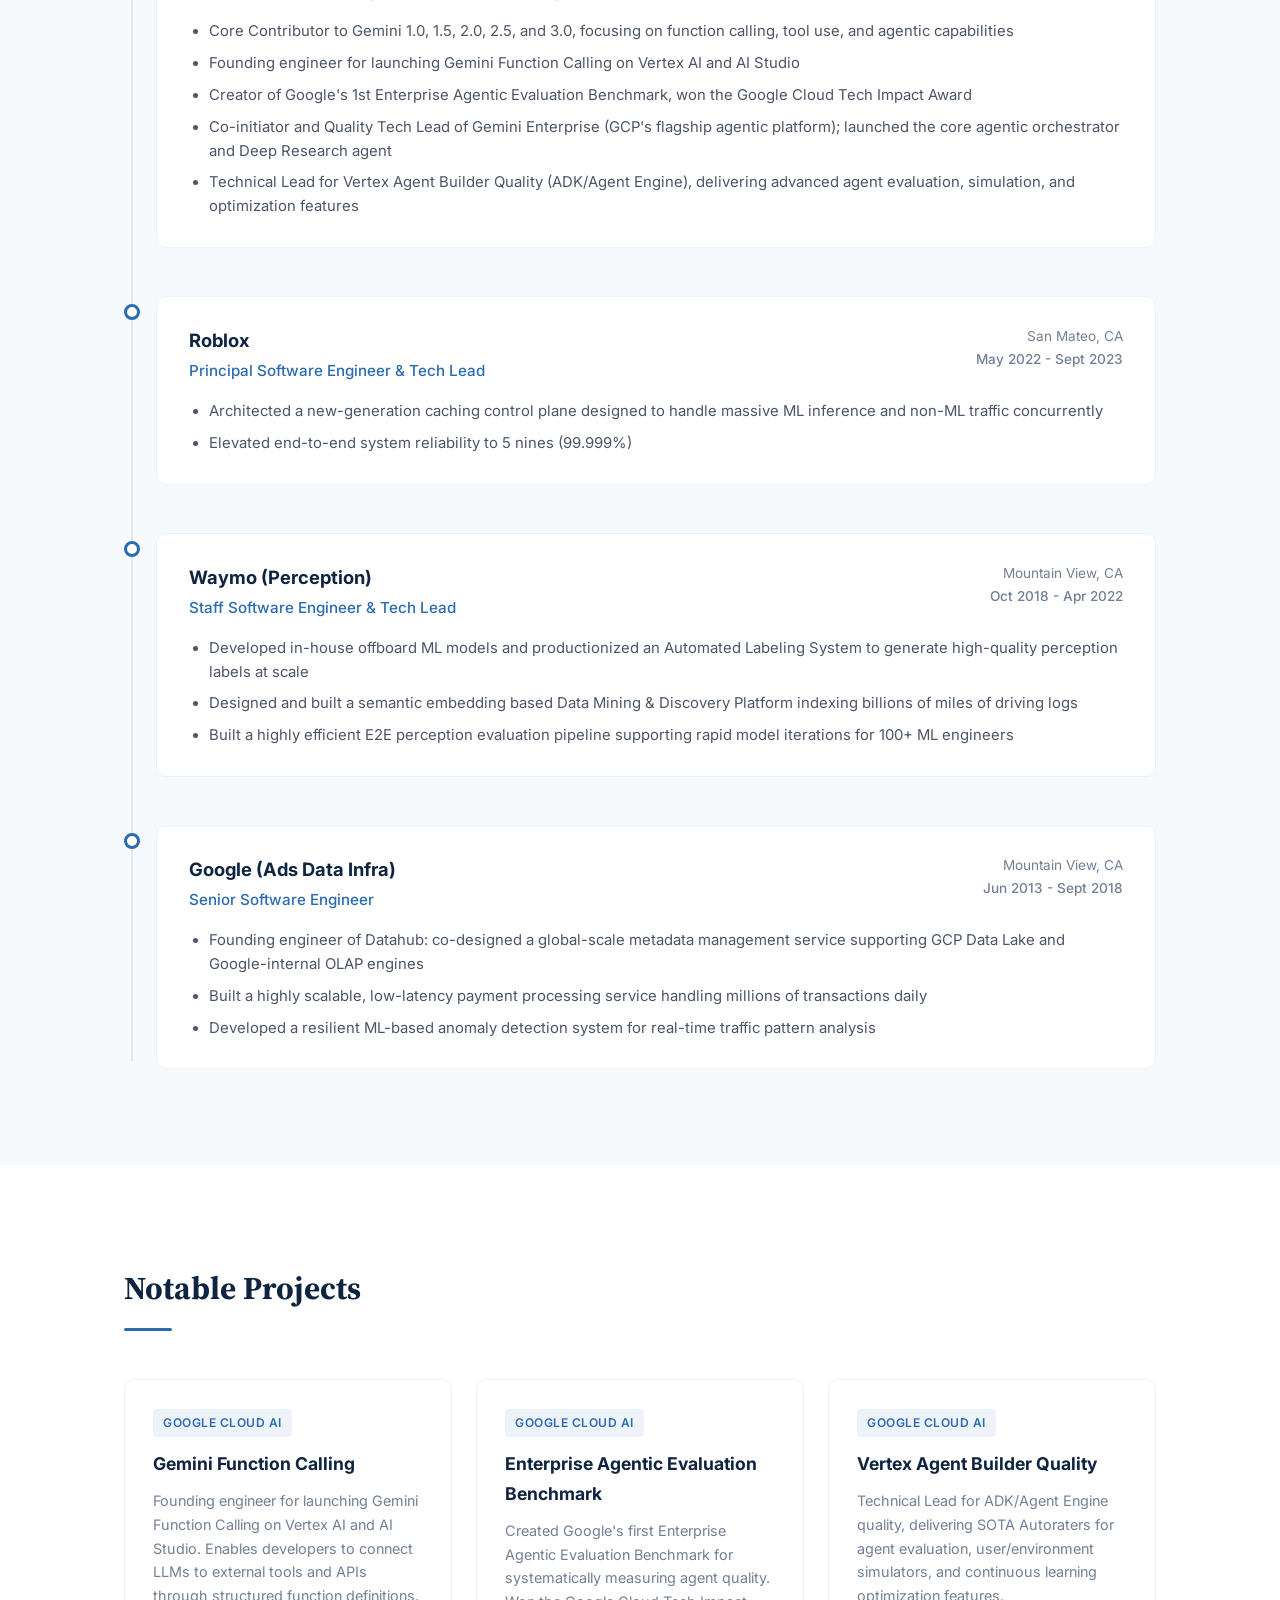
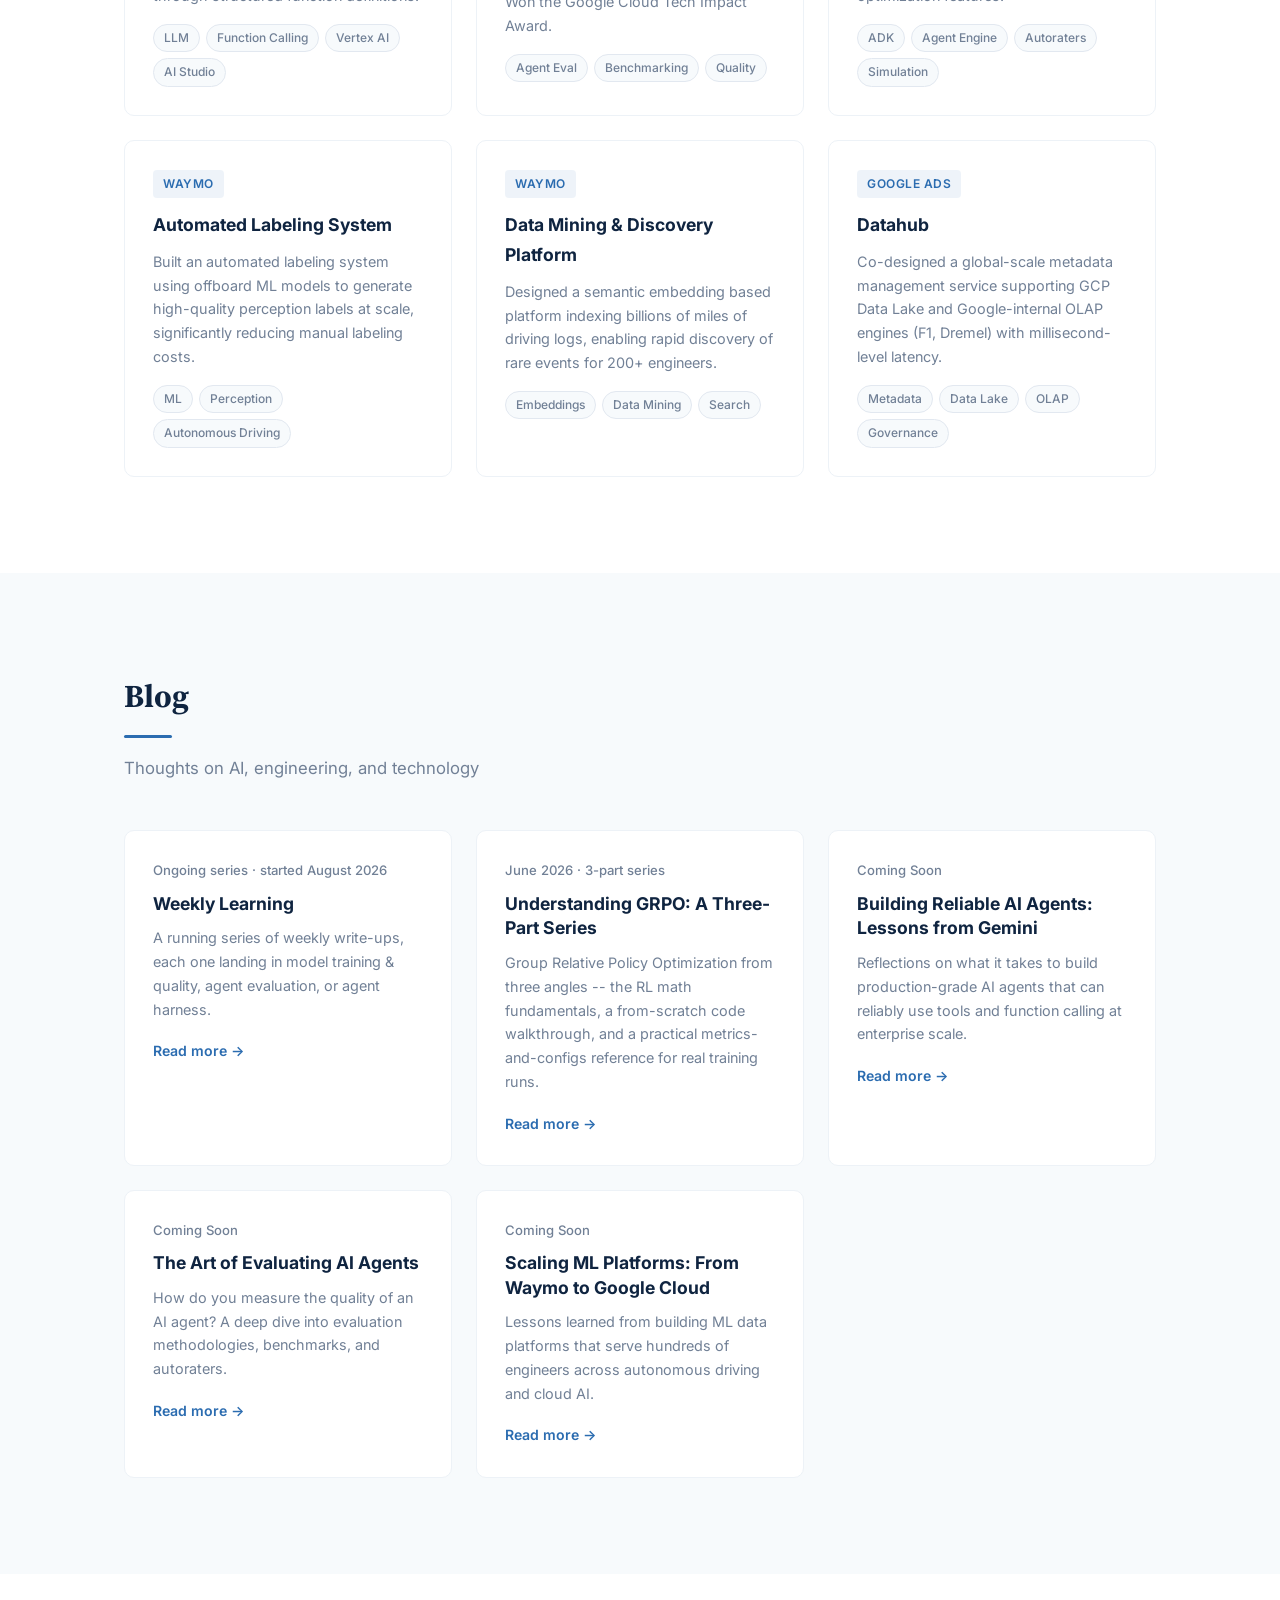
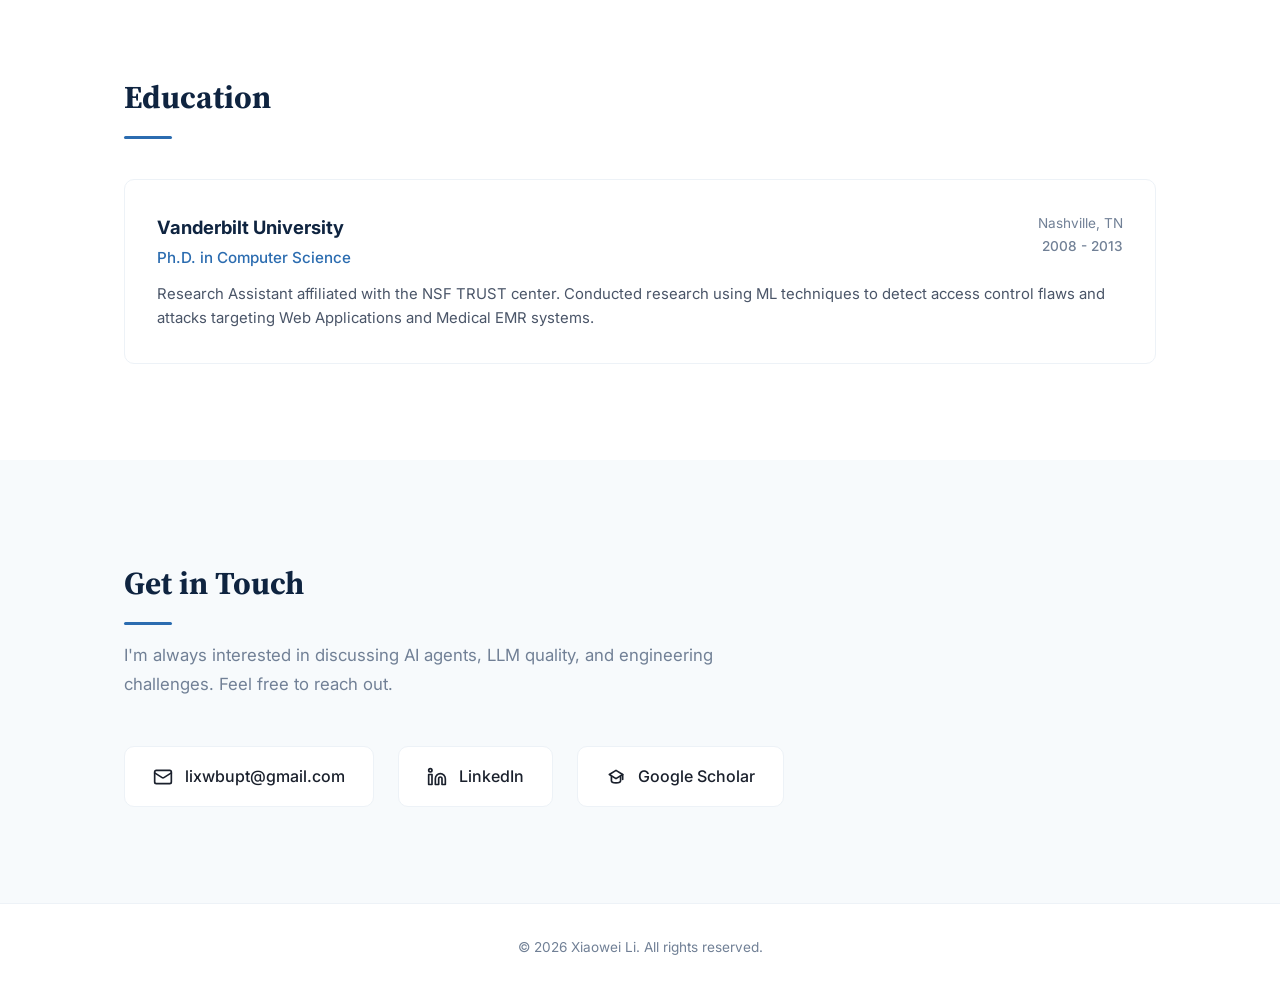
==== commit 65c9c3f7: "Add Weekly Learning blog series scaffold Landing page with domain filtering (Model Training, Agent E" ====
--- a/index.html
+++ b/index.html
@@ -281,6 +281,16 @@
       <p class="section-subtitle">Thoughts on AI, engineering, and technology</p>
       <div class="blog-grid">
 
+        <a href="blog/weekly-learning.html" class="blog-card">
+          <div class="blog-date">Ongoing series &middot; started August 2026</div>
+          <h3 class="blog-title">Weekly Learning</h3>
+          <p class="blog-excerpt">
+            A running series of weekly write-ups, each one landing in model training &amp; quality,
+            agent evaluation, or agent harness.
+          </p>
+          <span class="blog-read-more">Read more &rarr;</span>
+        </a>
+
         <a href="blog/grpo-series.html" class="blog-card">
           <div class="blog-date">June 2026 &middot; 3-part series</div>
           <h3 class="blog-title">Understanding GRPO: A Three-Part Series</h3>
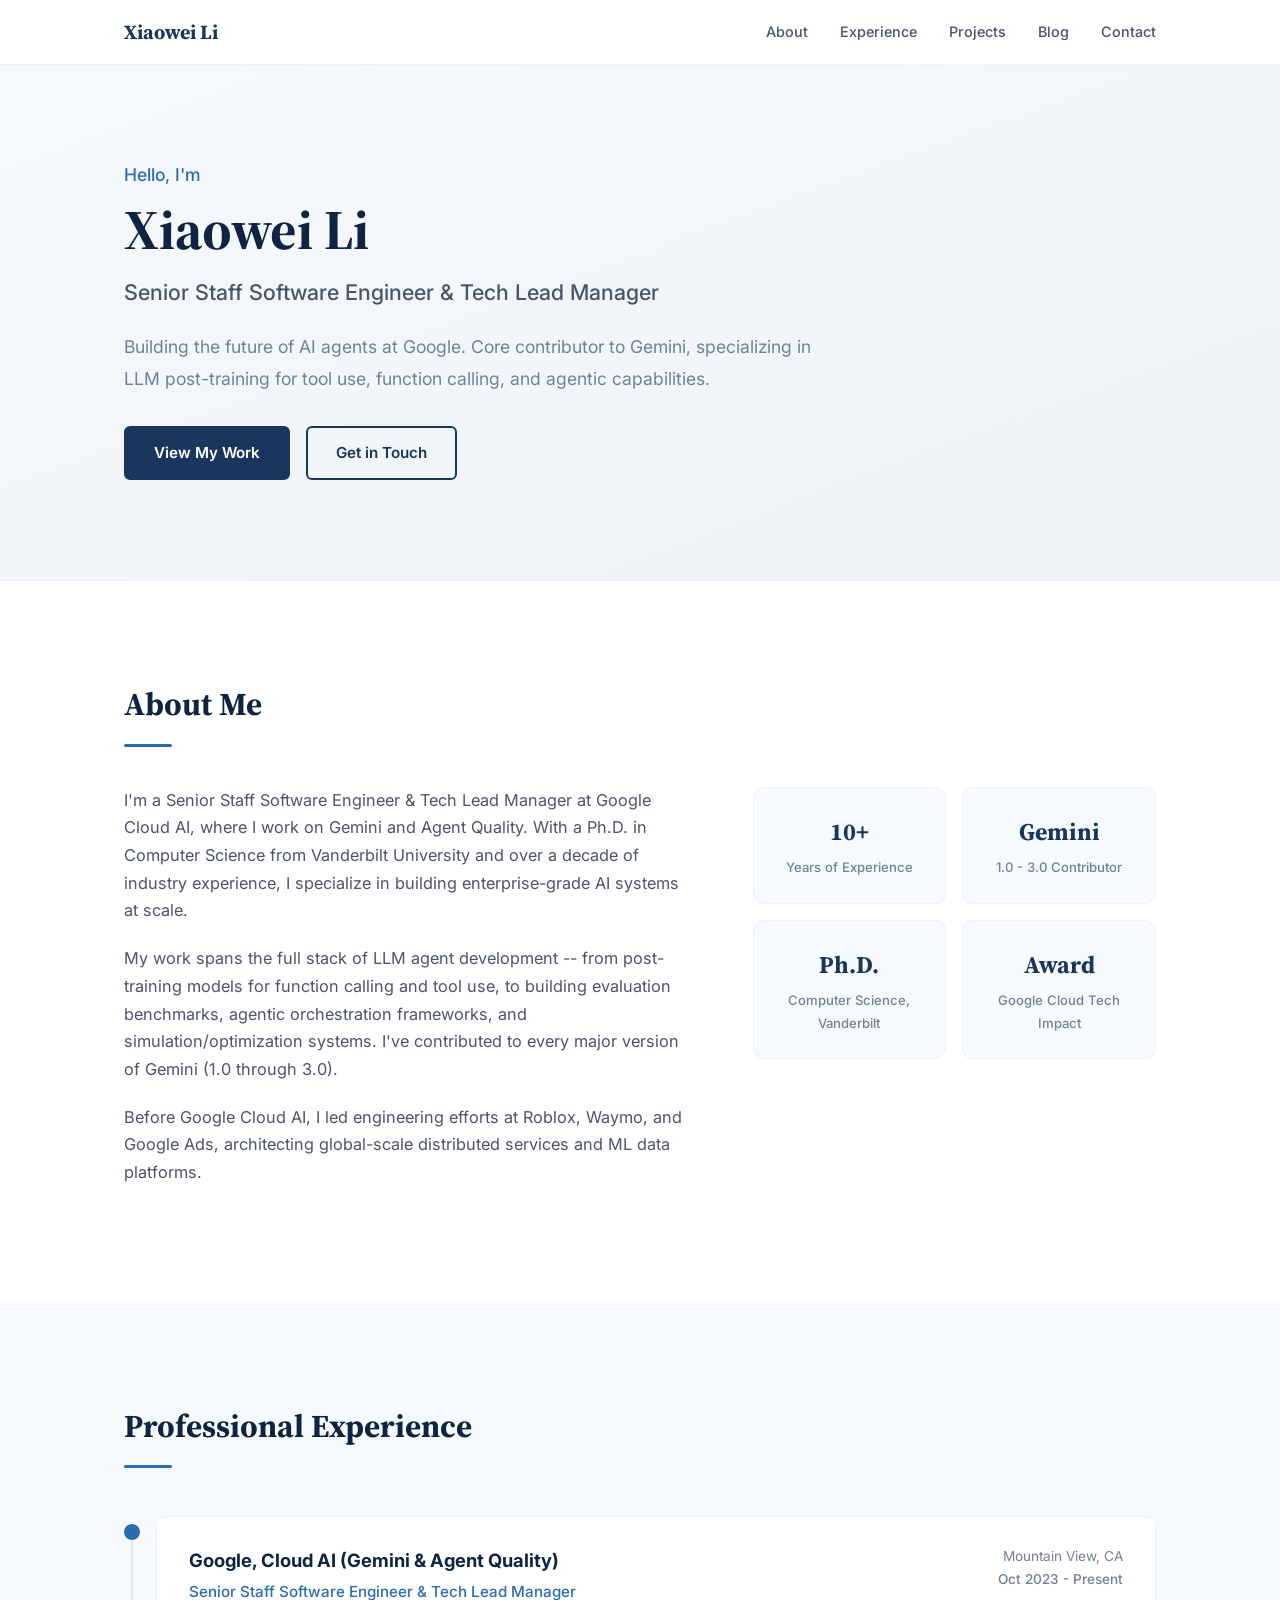
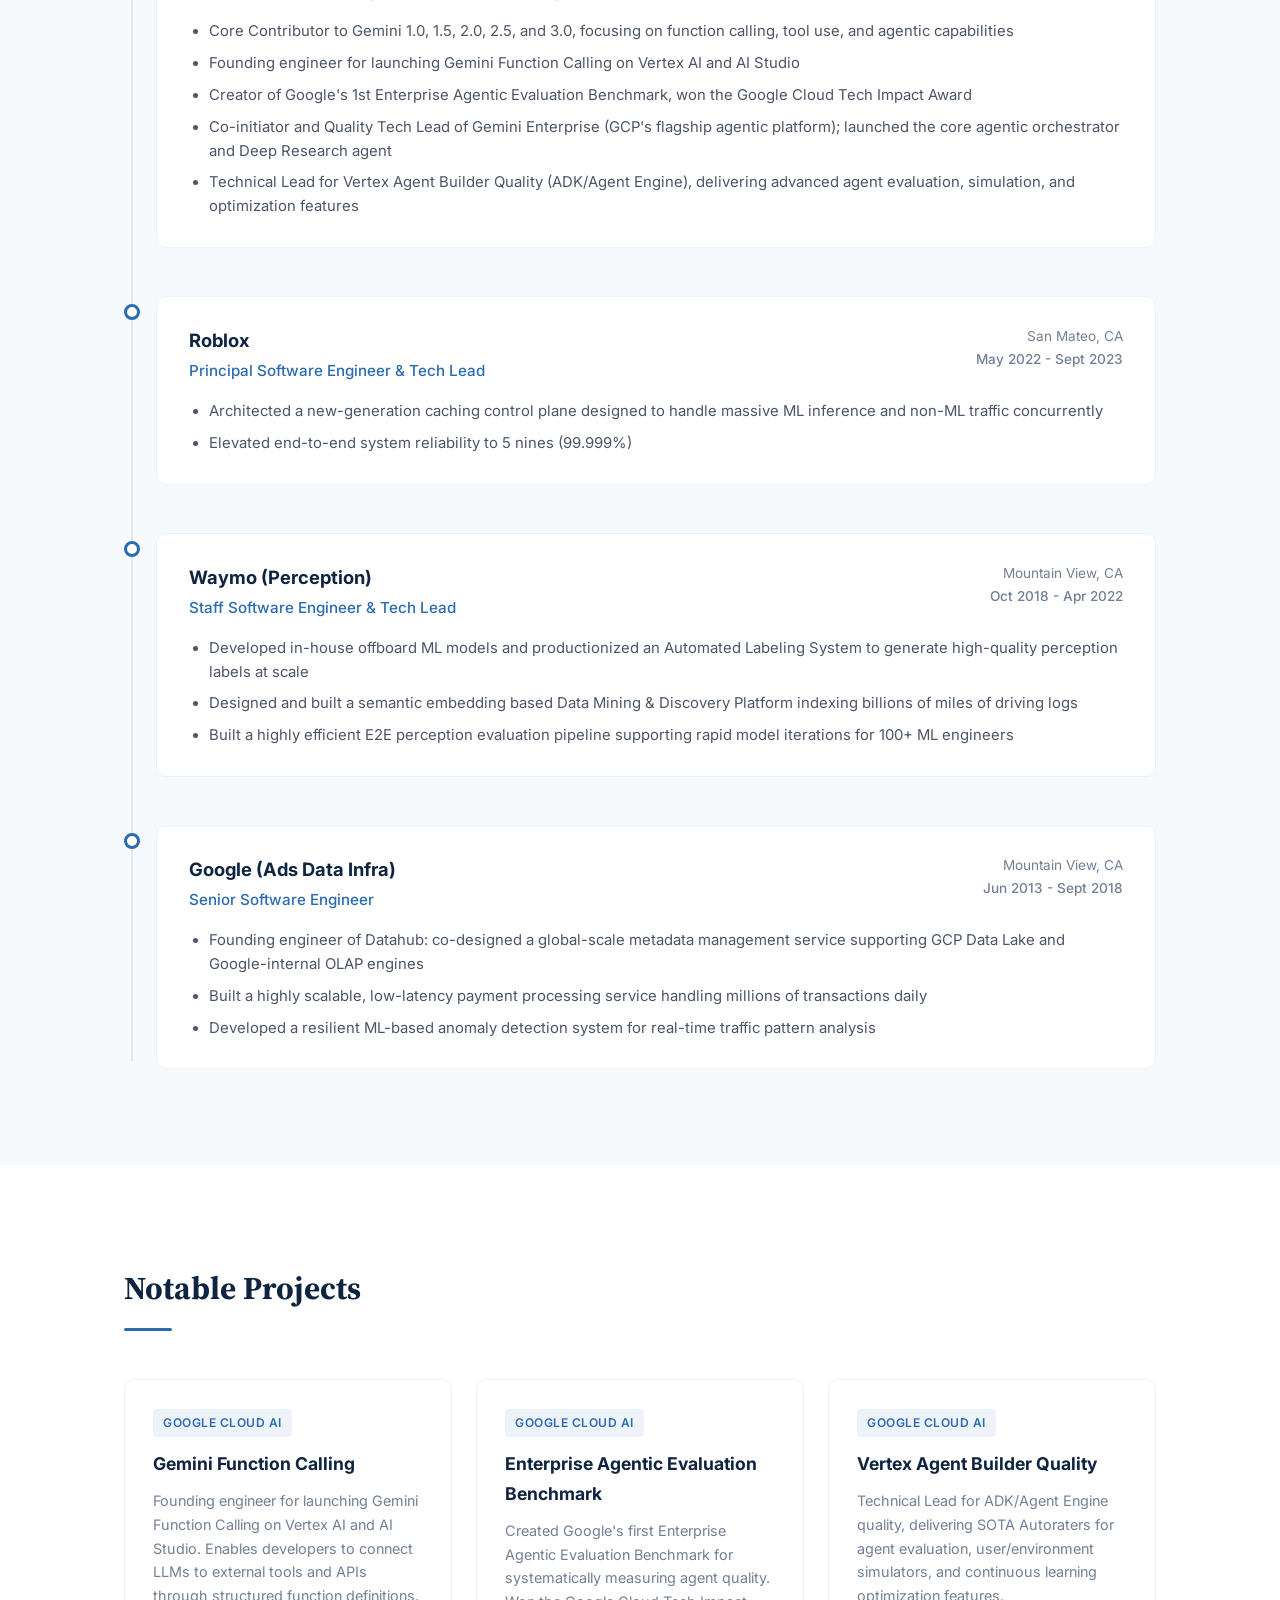
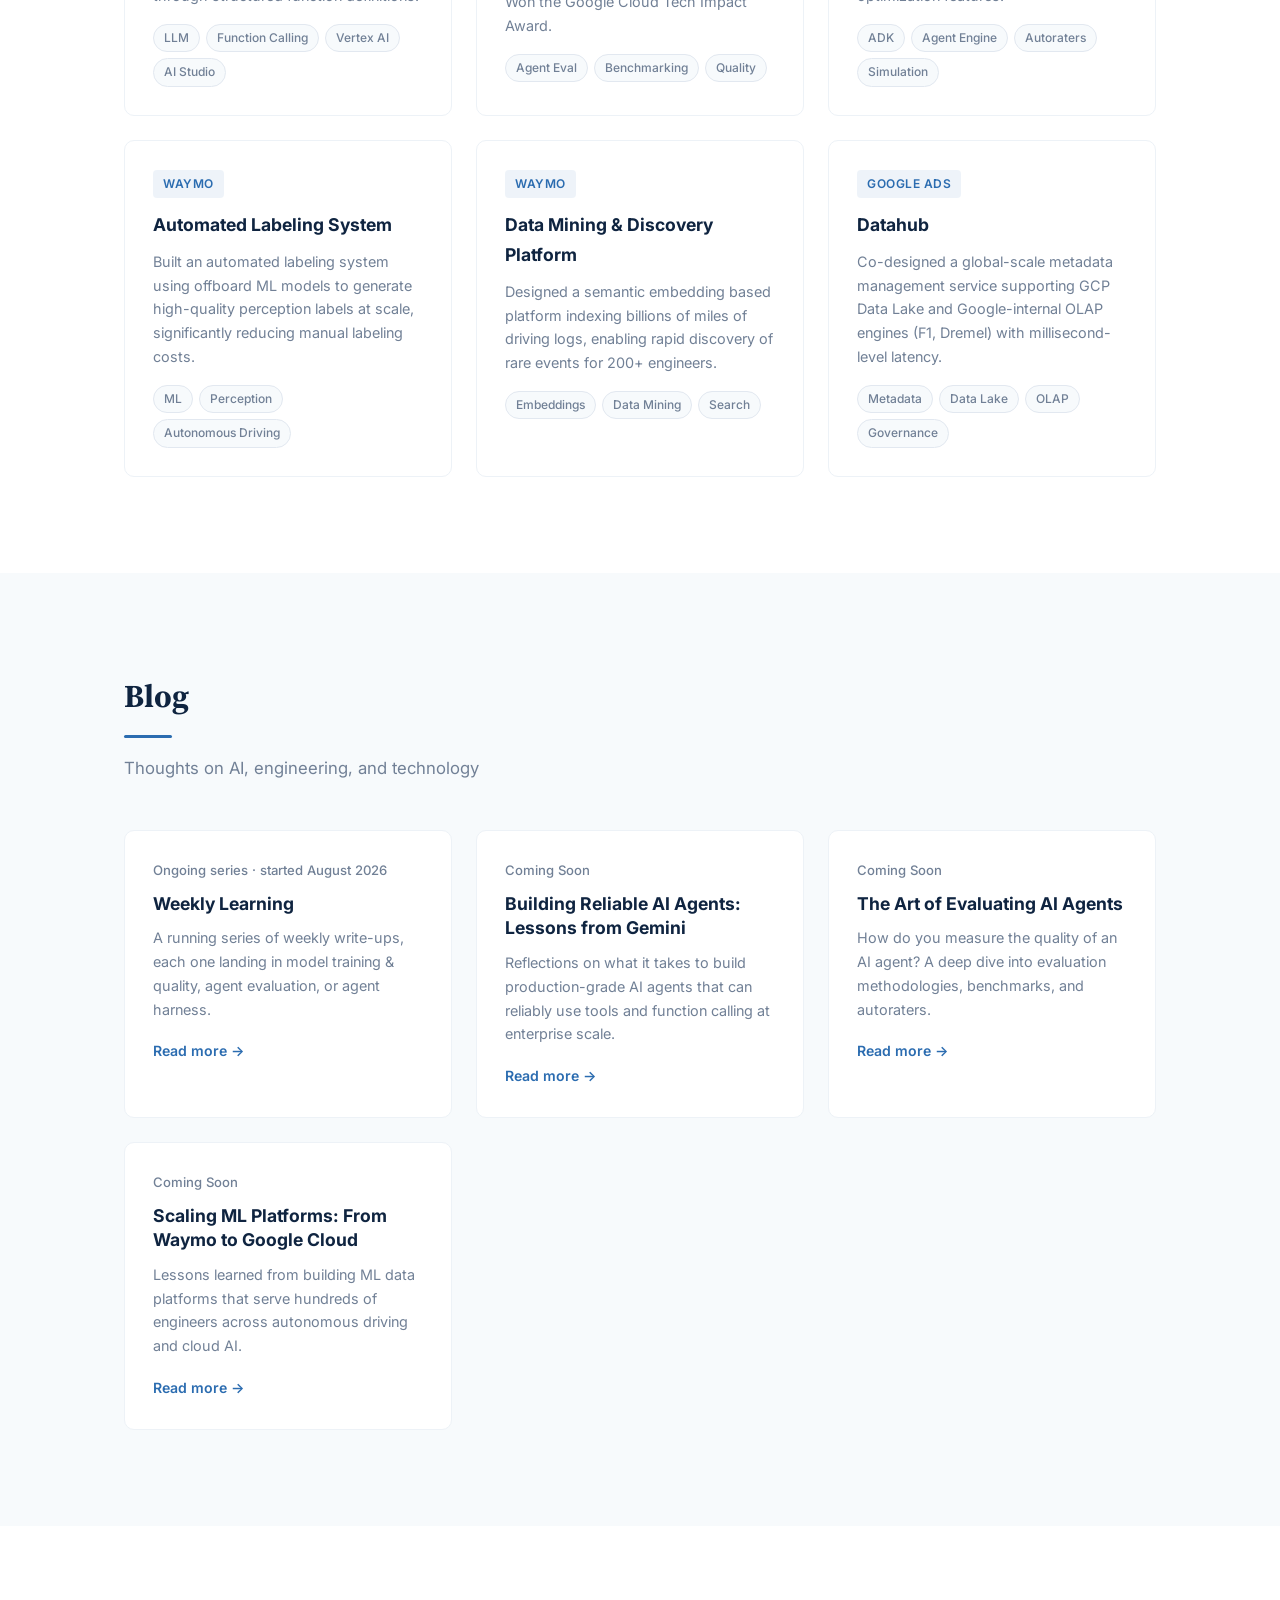
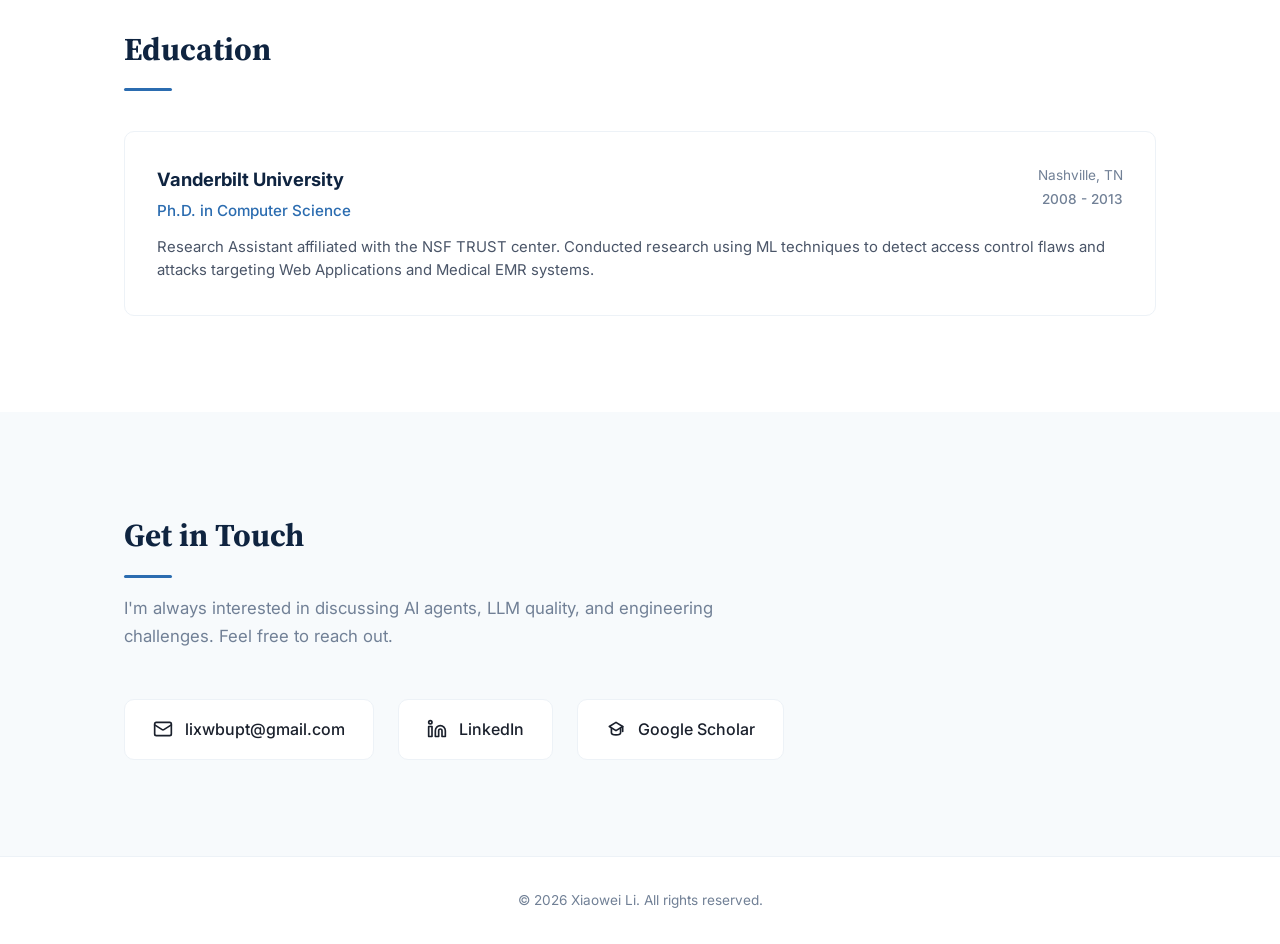
==== commit 7fd7c7ee: "Nest GRPO series under Weekly Learning as a Model Training entry Removes the standalone GRPO card fr" ====
--- a/index.html
+++ b/index.html
@@ -291,17 +291,6 @@
           <span class="blog-read-more">Read more &rarr;</span>
         </a>
 
-        <a href="blog/grpo-series.html" class="blog-card">
-          <div class="blog-date">June 2026 &middot; 3-part series</div>
-          <h3 class="blog-title">Understanding GRPO: A Three-Part Series</h3>
-          <p class="blog-excerpt">
-            Group Relative Policy Optimization from three angles -- the RL math fundamentals, a
-            from-scratch code walkthrough, and a practical metrics-and-configs reference for real
-            training runs.
-          </p>
-          <span class="blog-read-more">Read more &rarr;</span>
-        </a>
-
         <a href="blog/building-ai-agents.html" class="blog-card">
           <div class="blog-date">Coming Soon</div>
           <h3 class="blog-title">Building Reliable AI Agents: Lessons from Gemini</h3>
